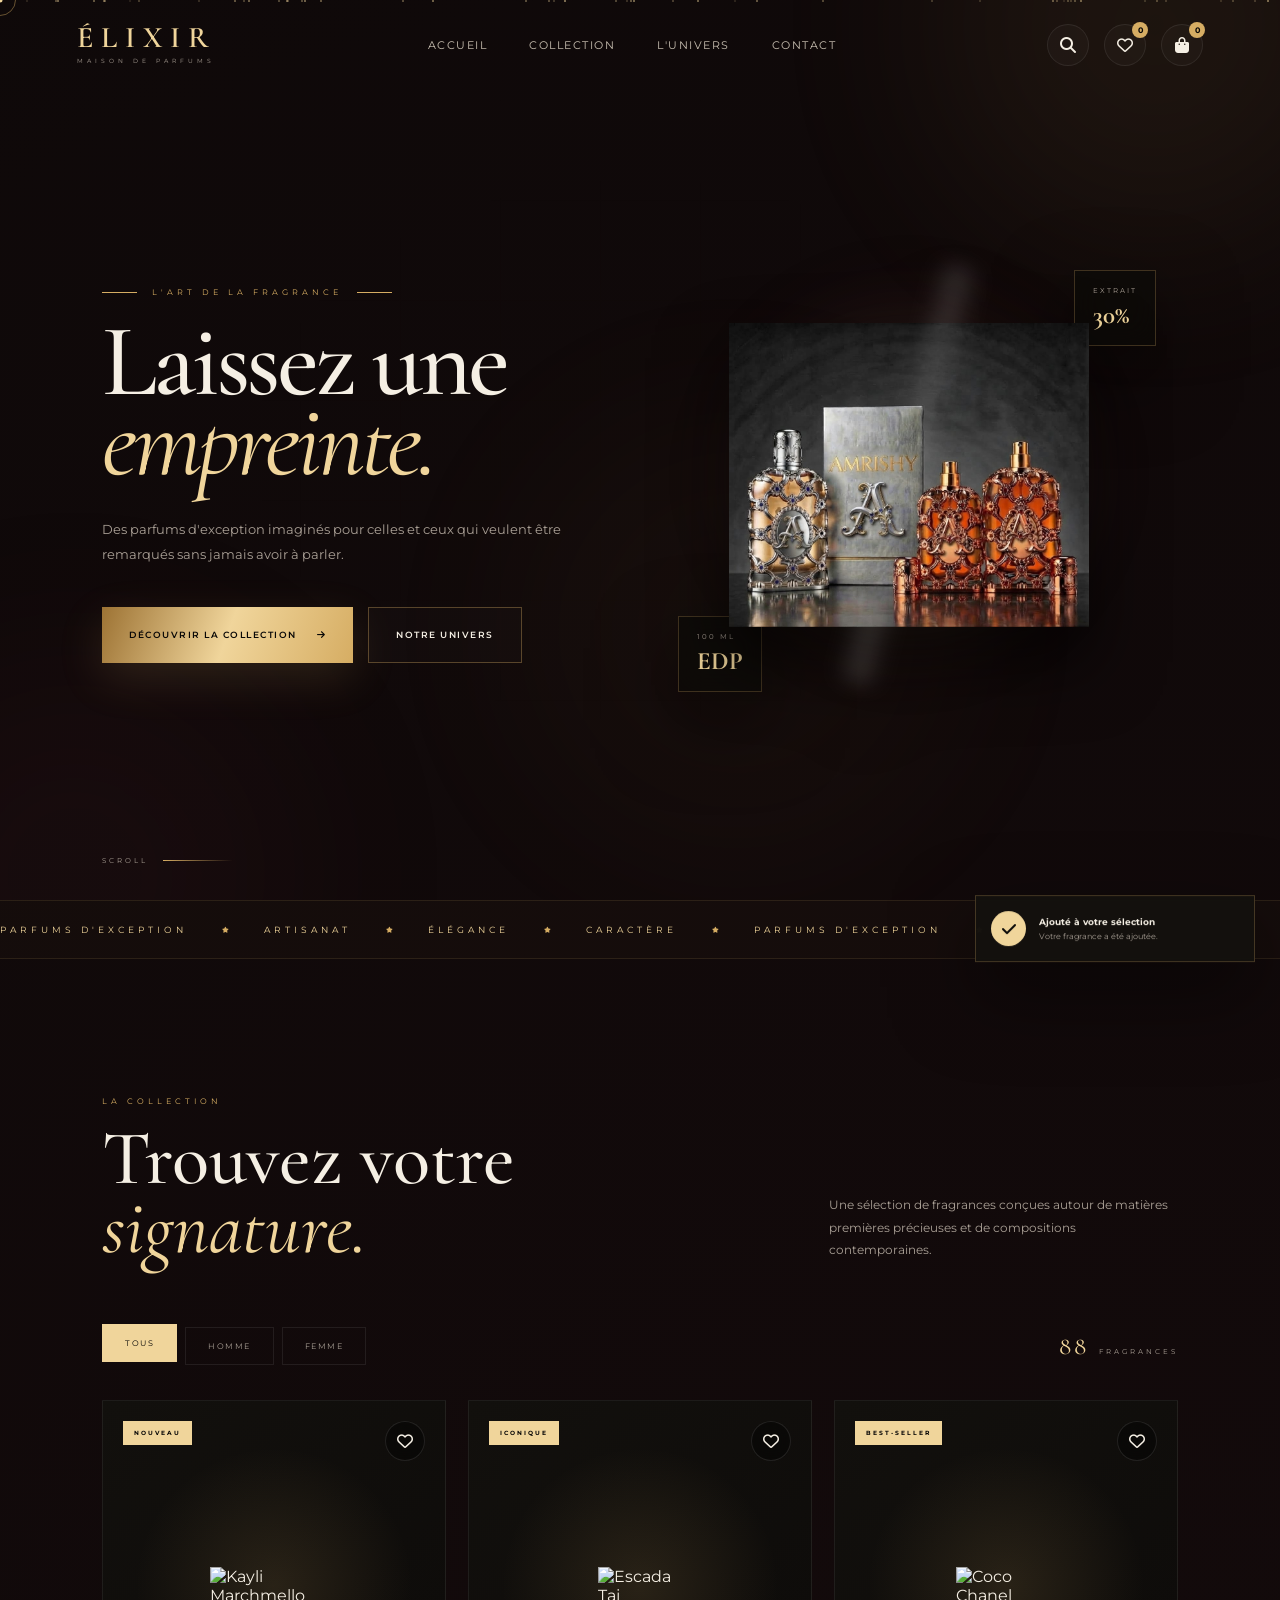
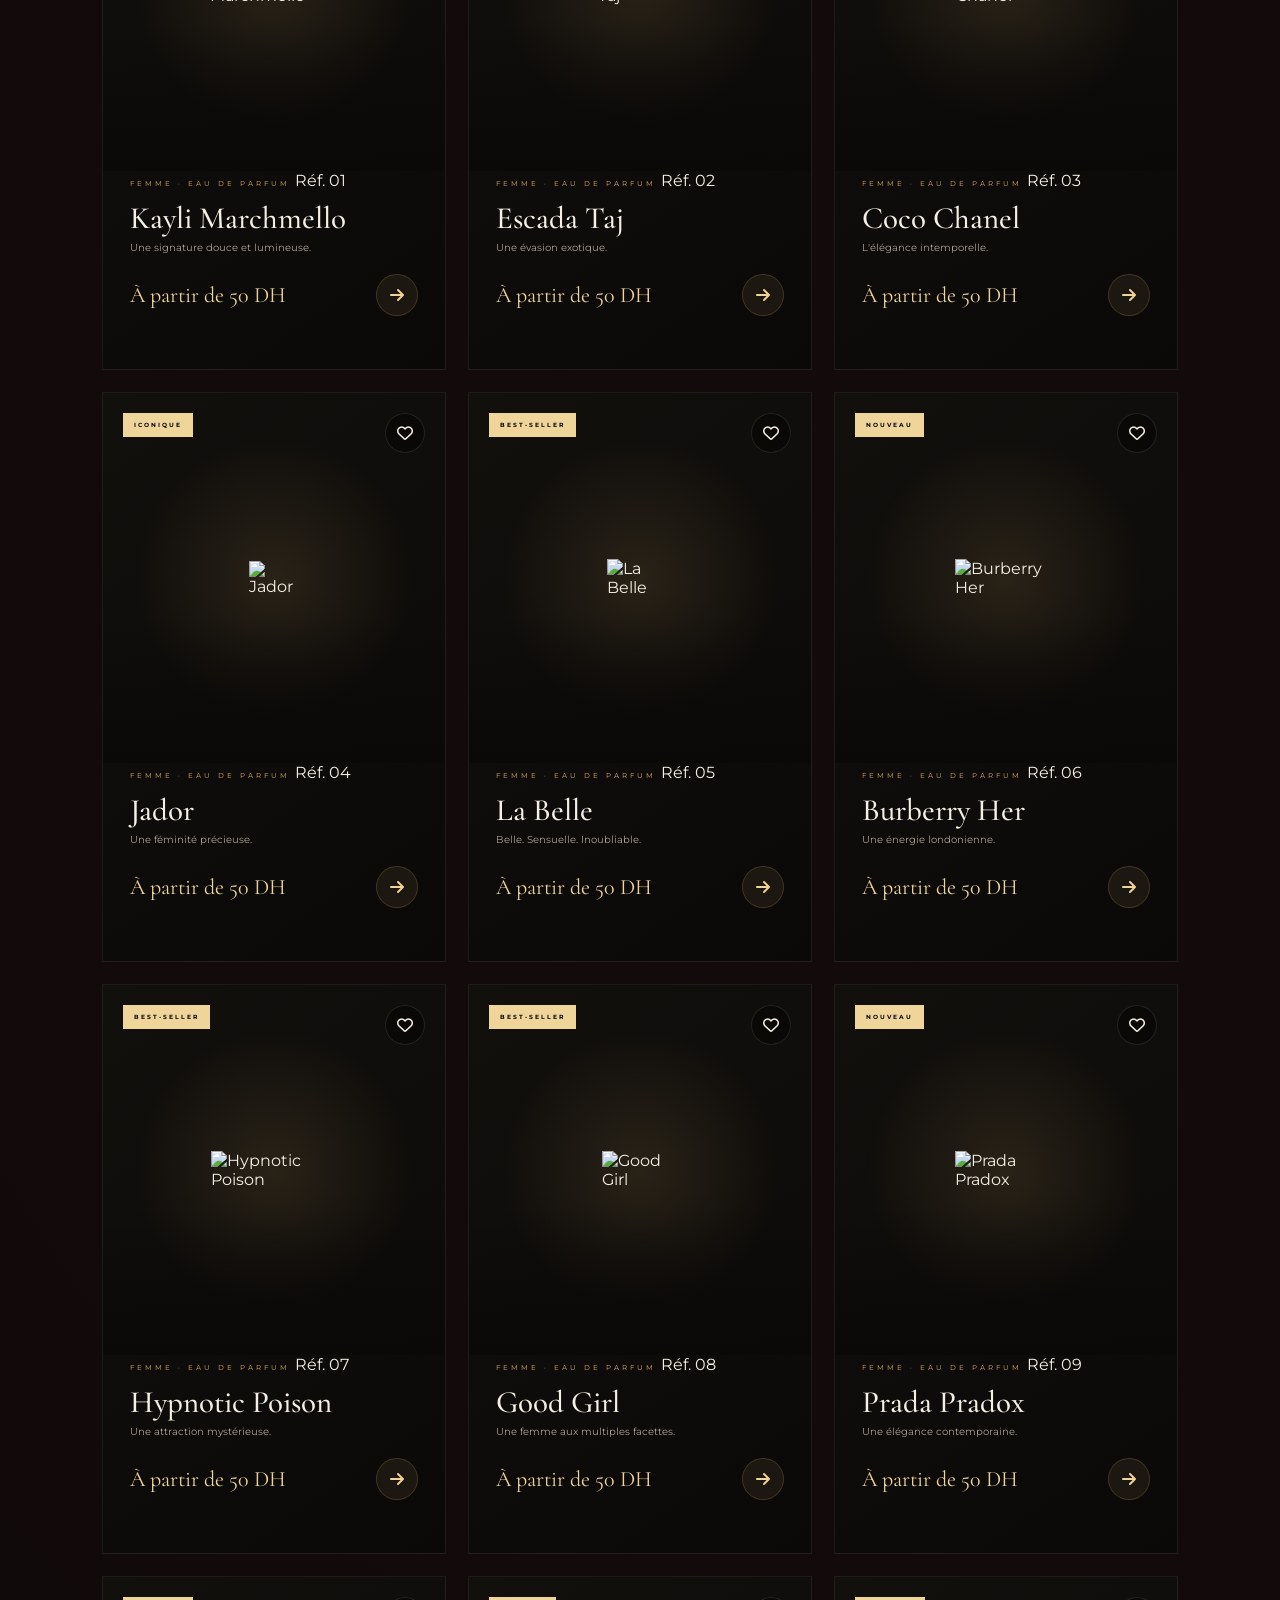
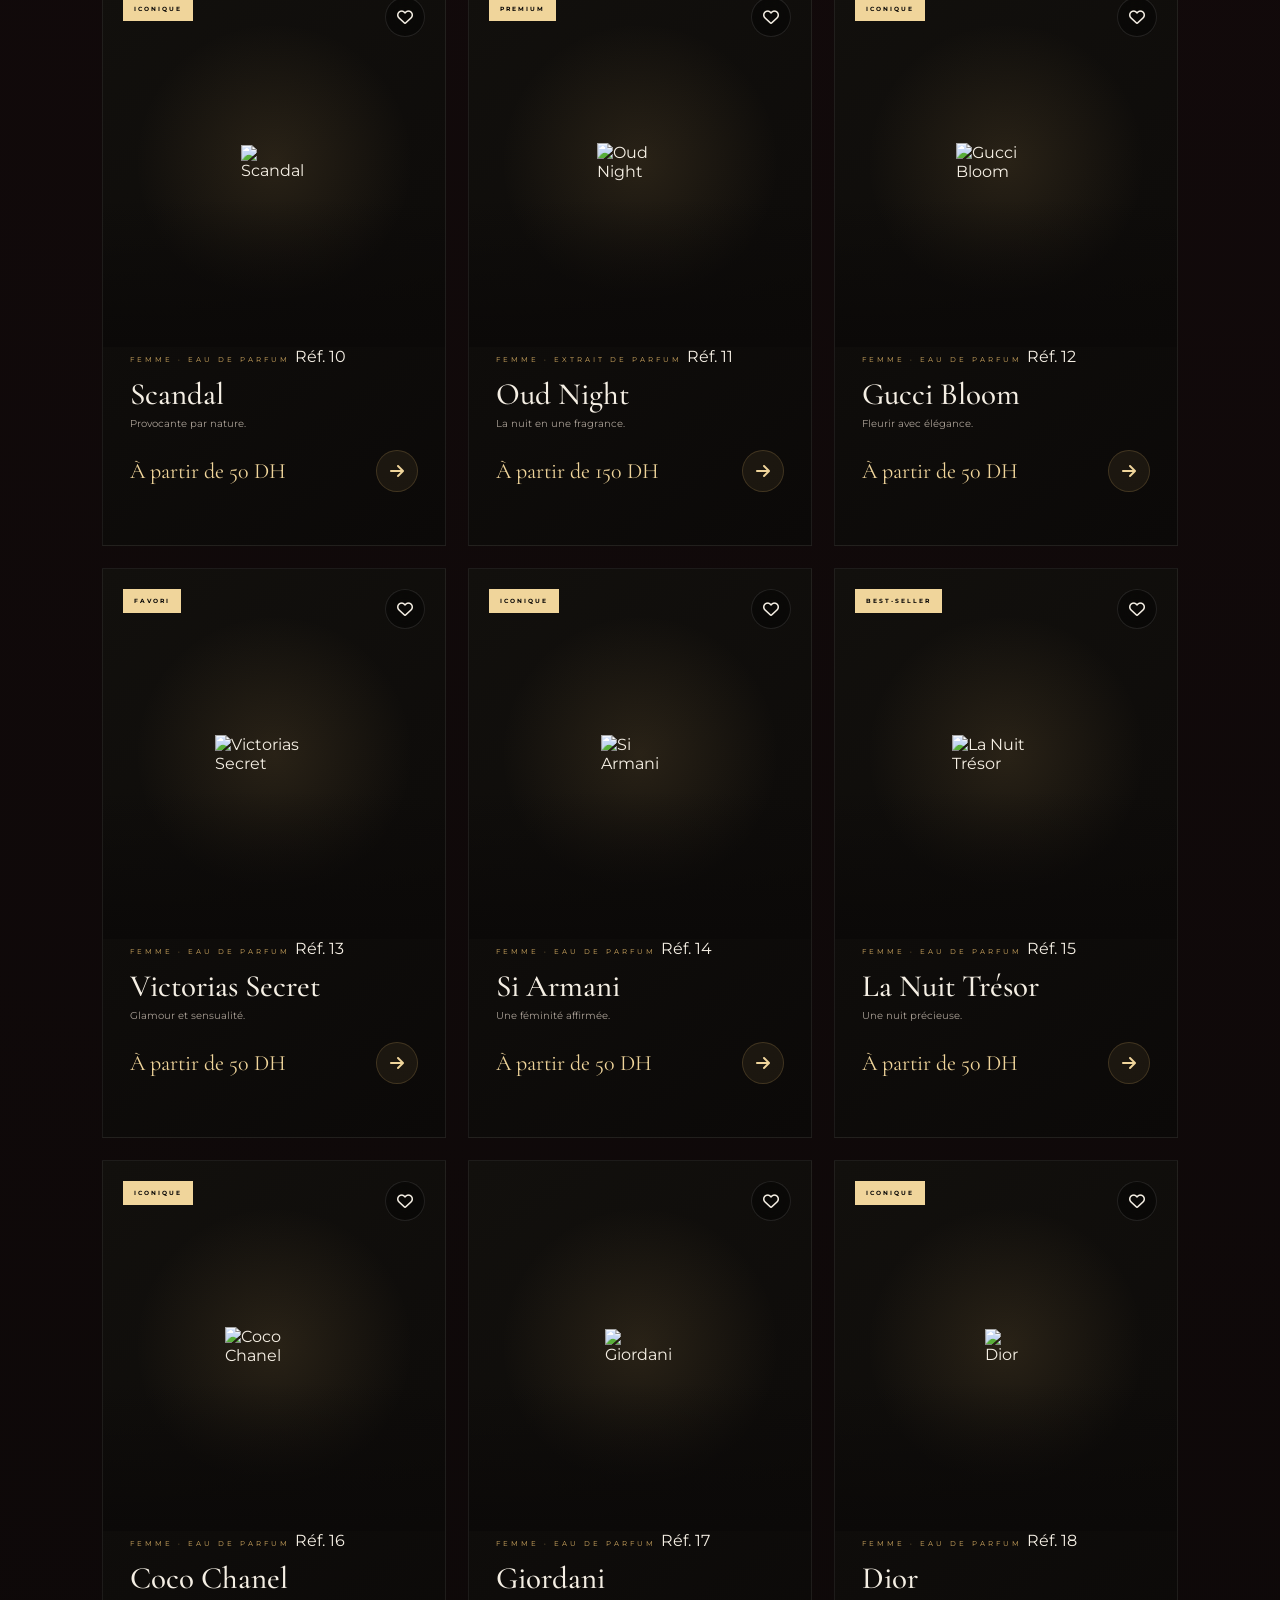
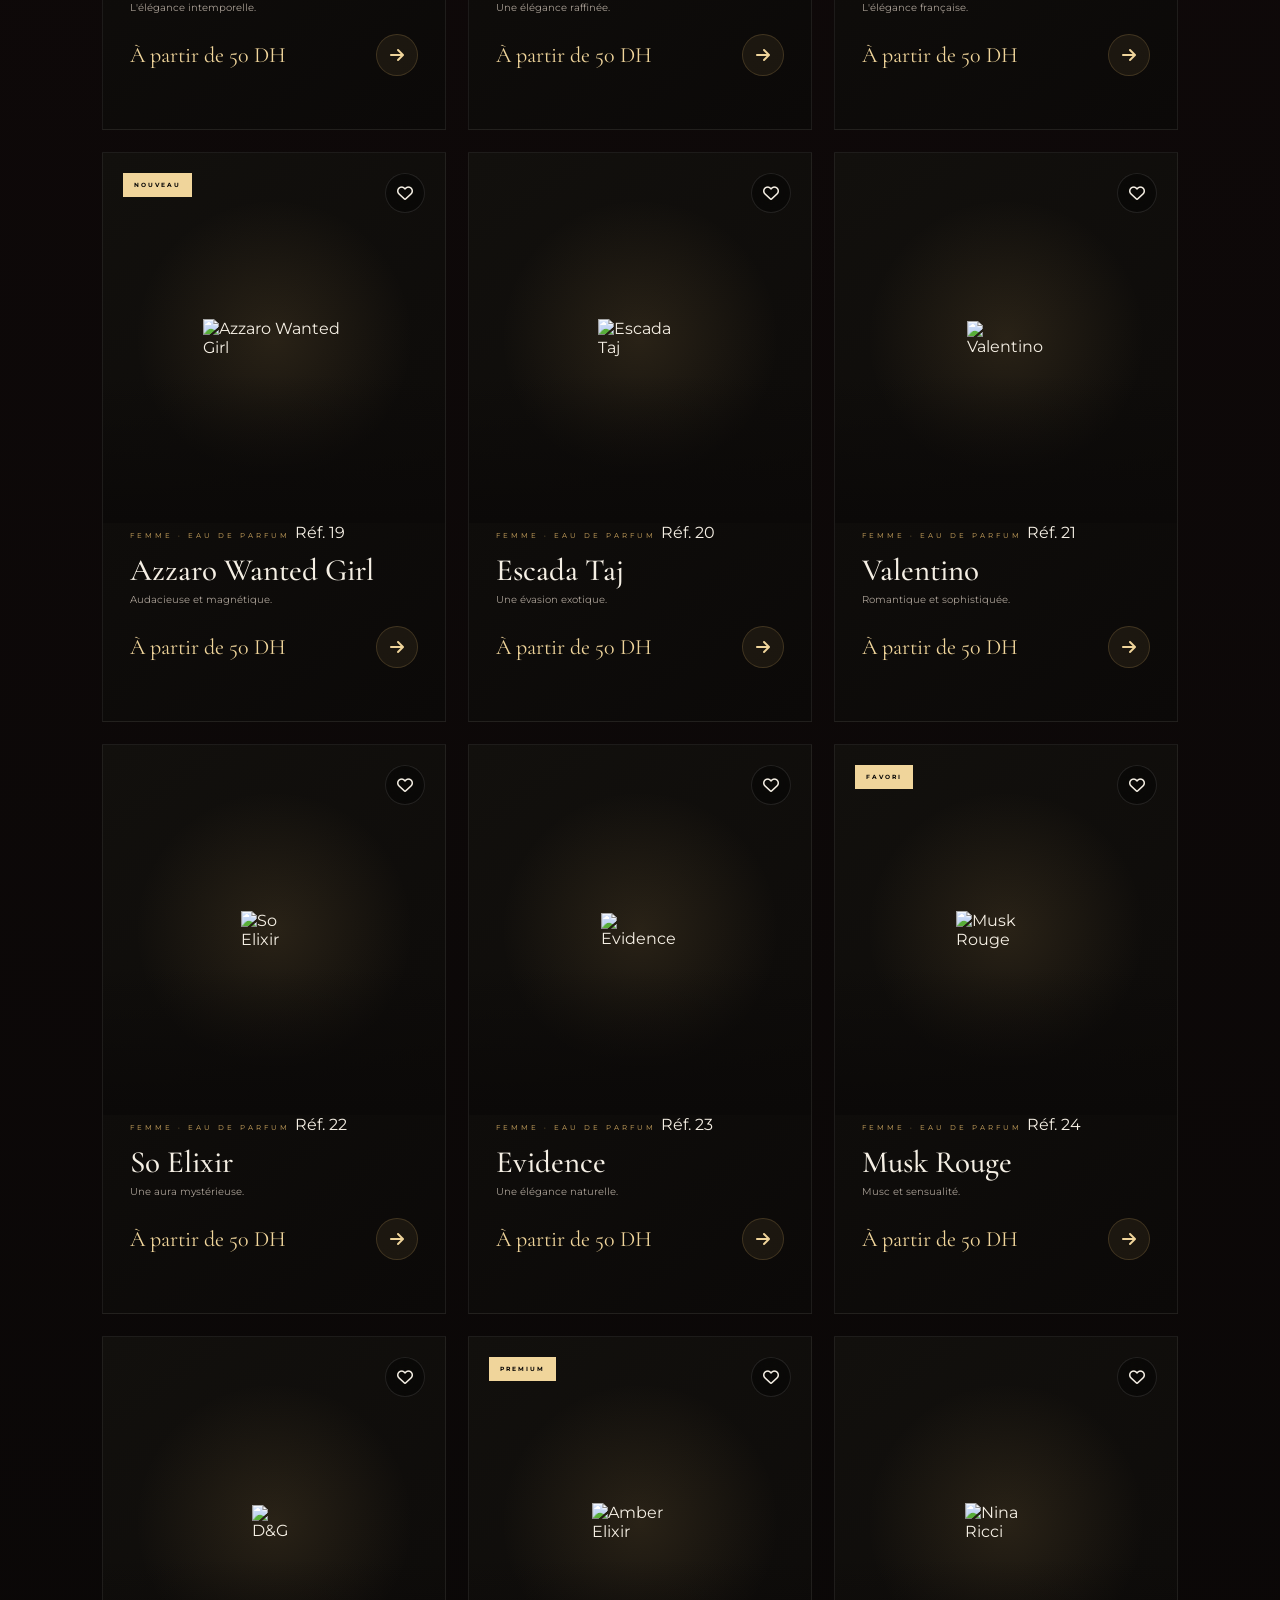
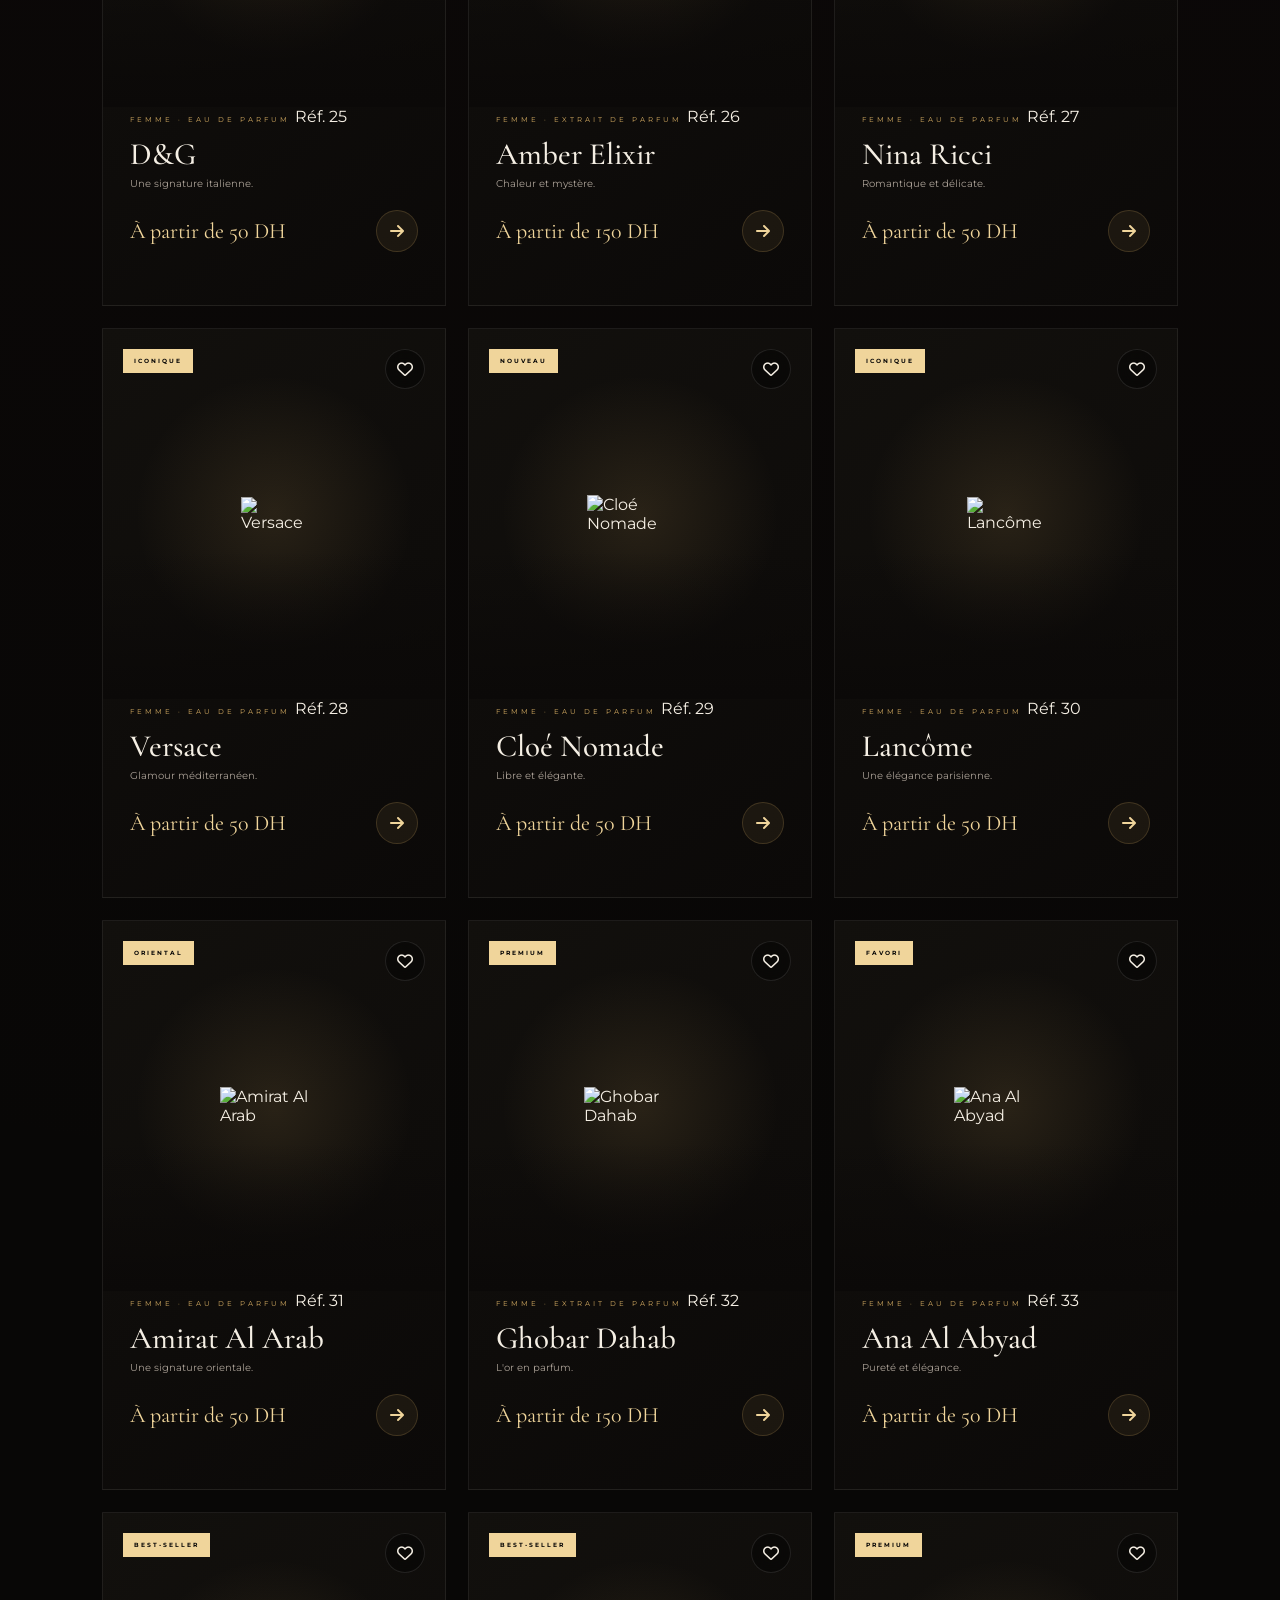
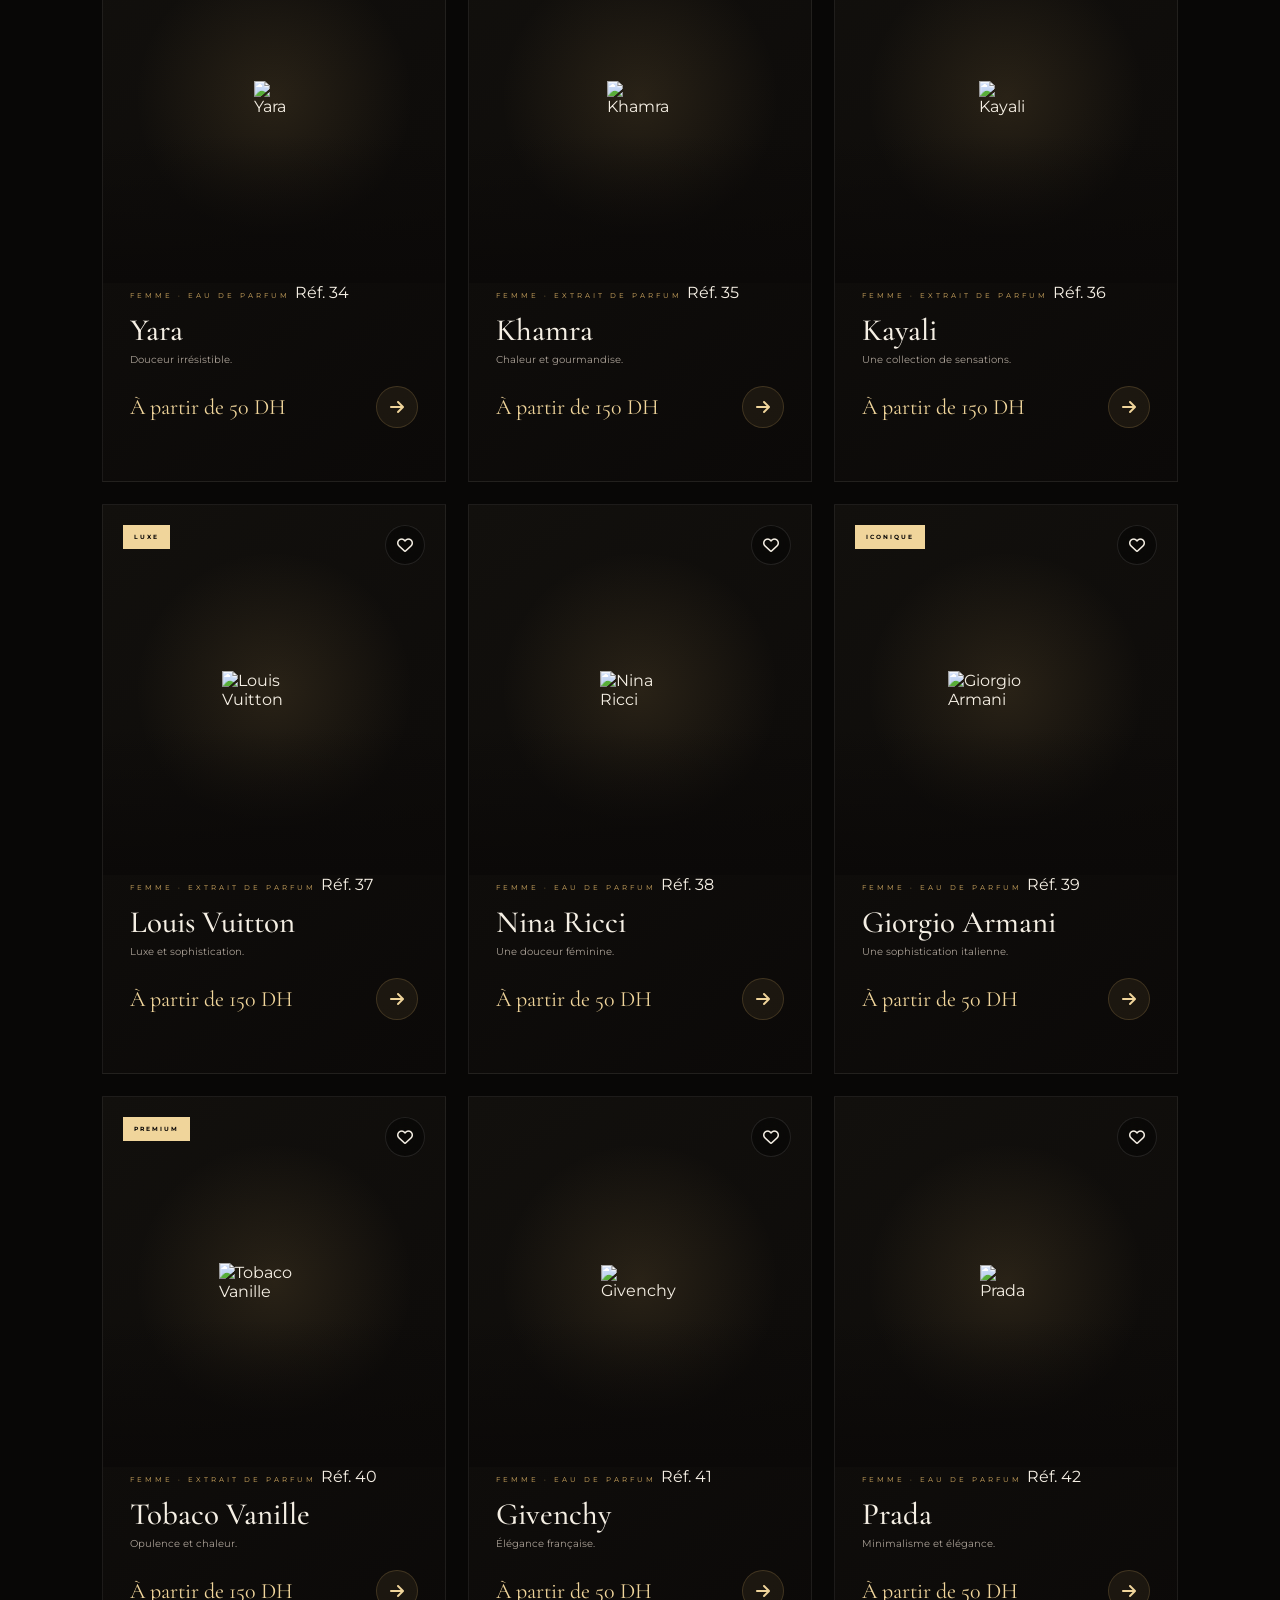
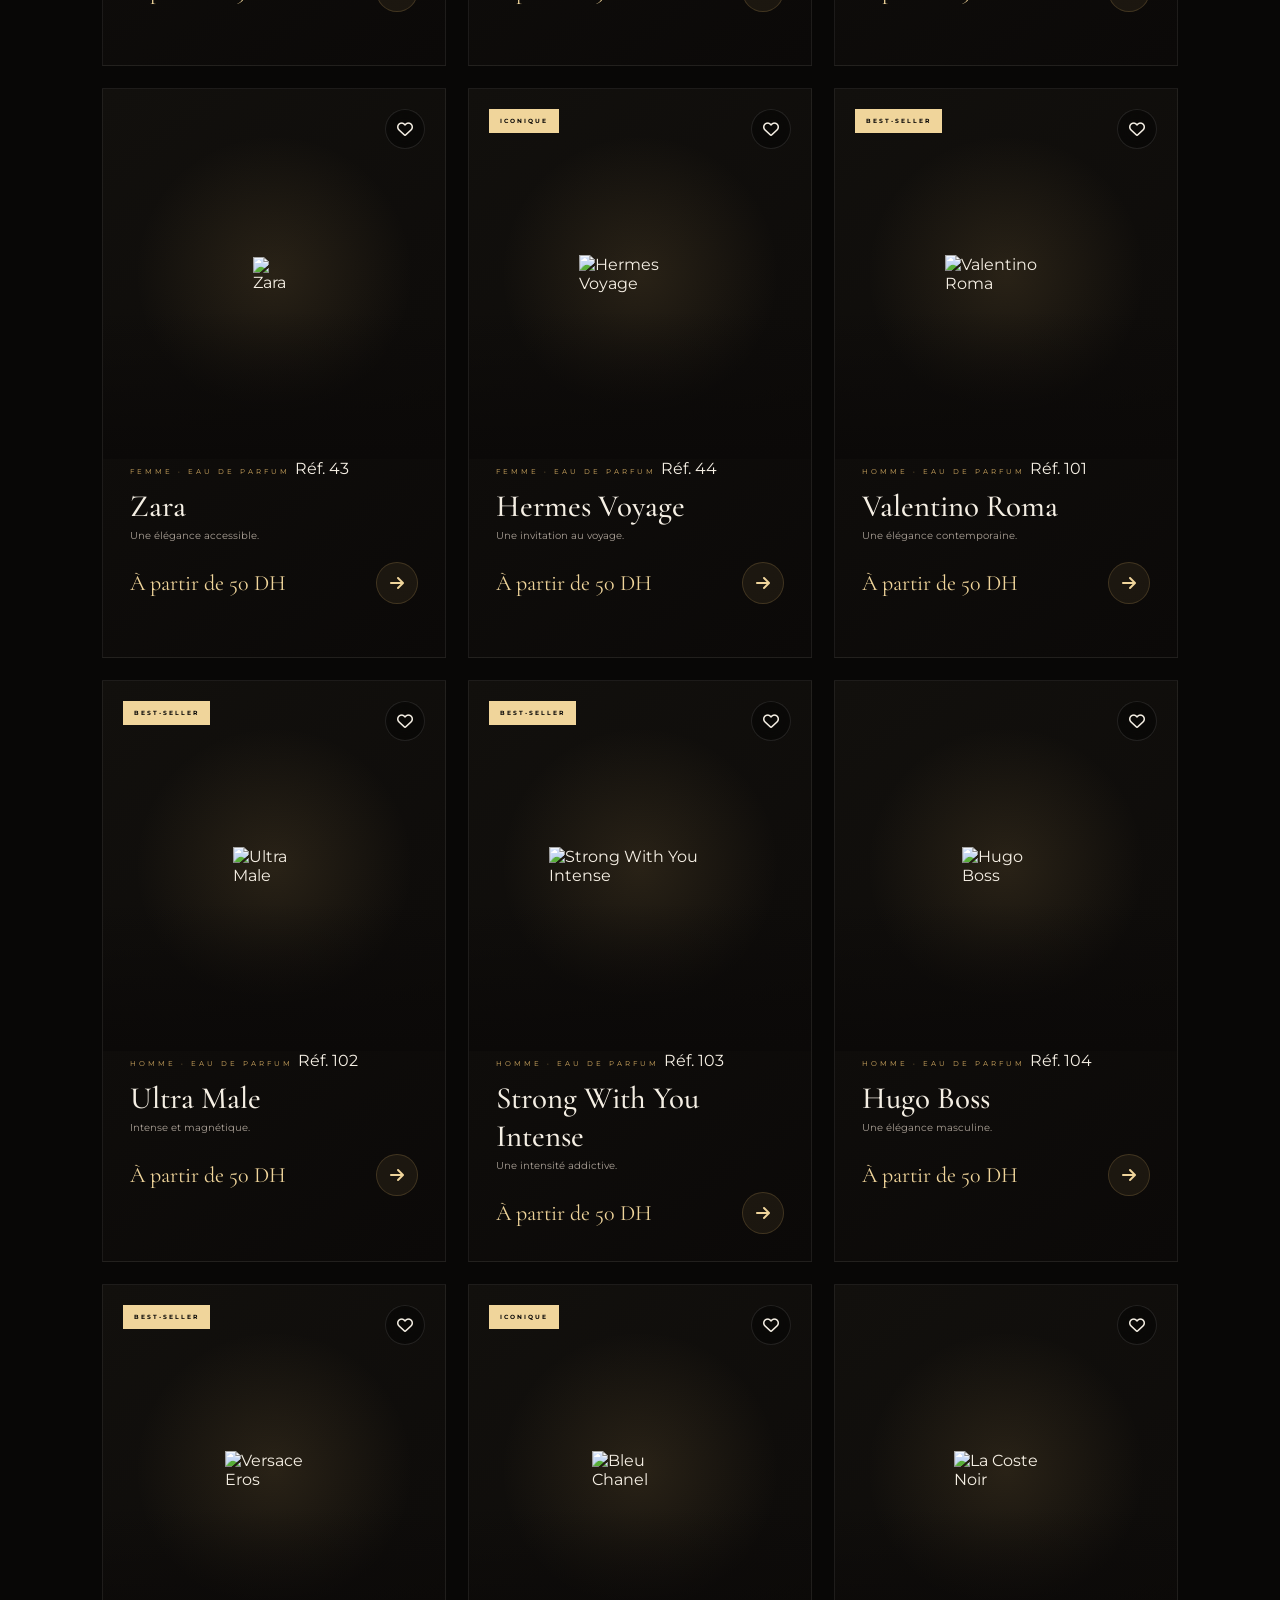
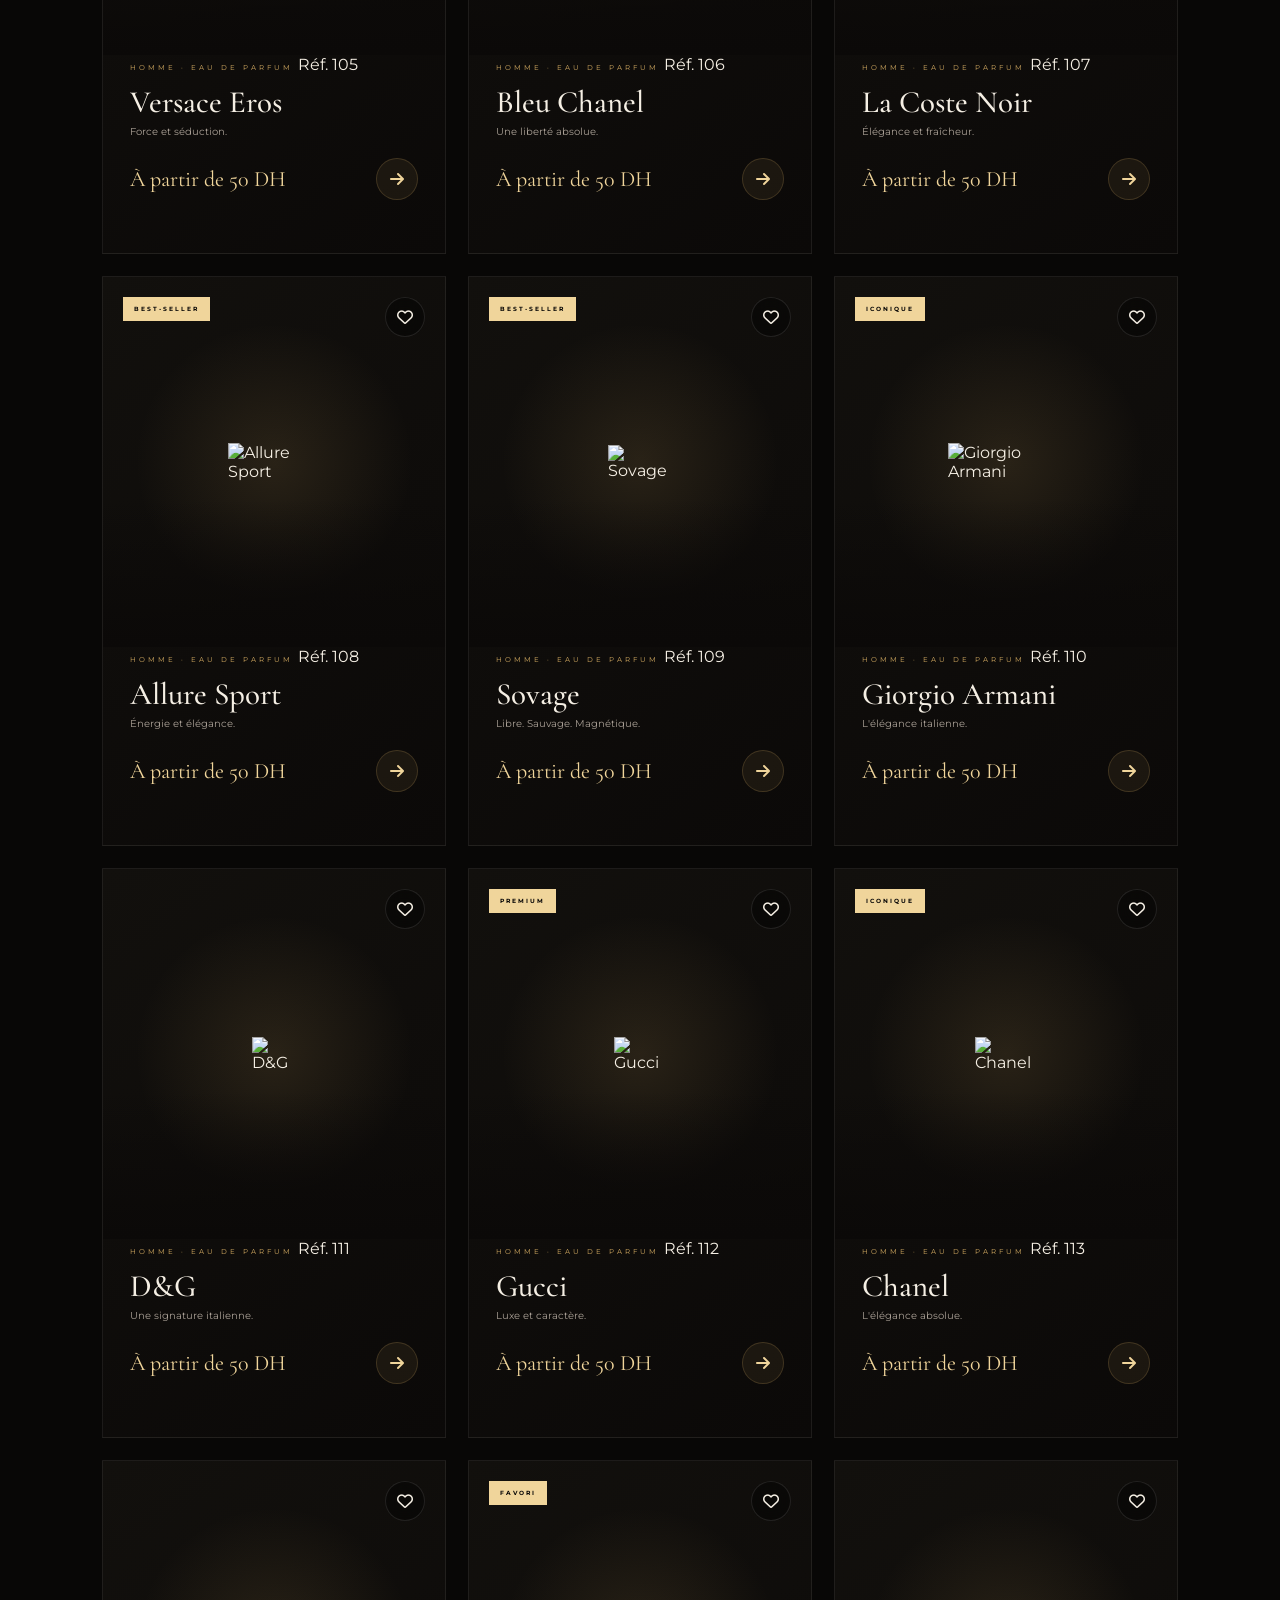
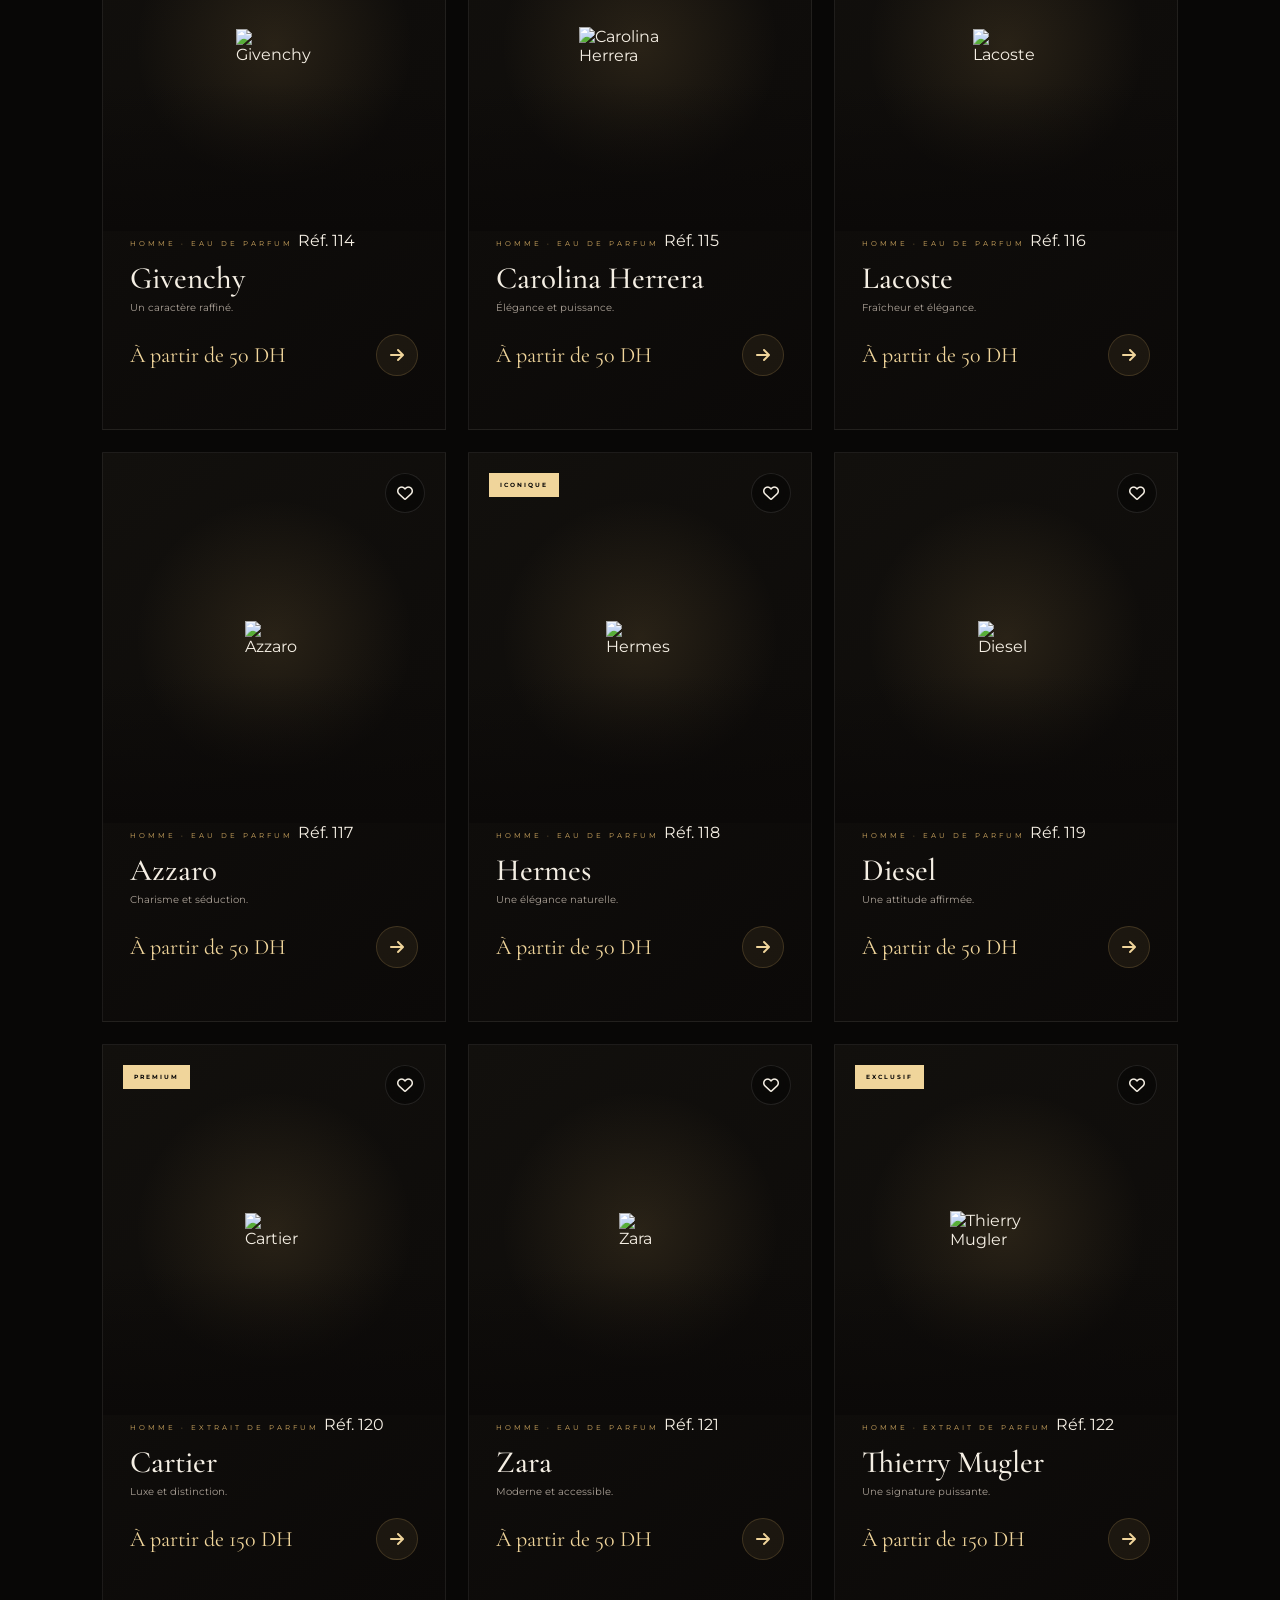
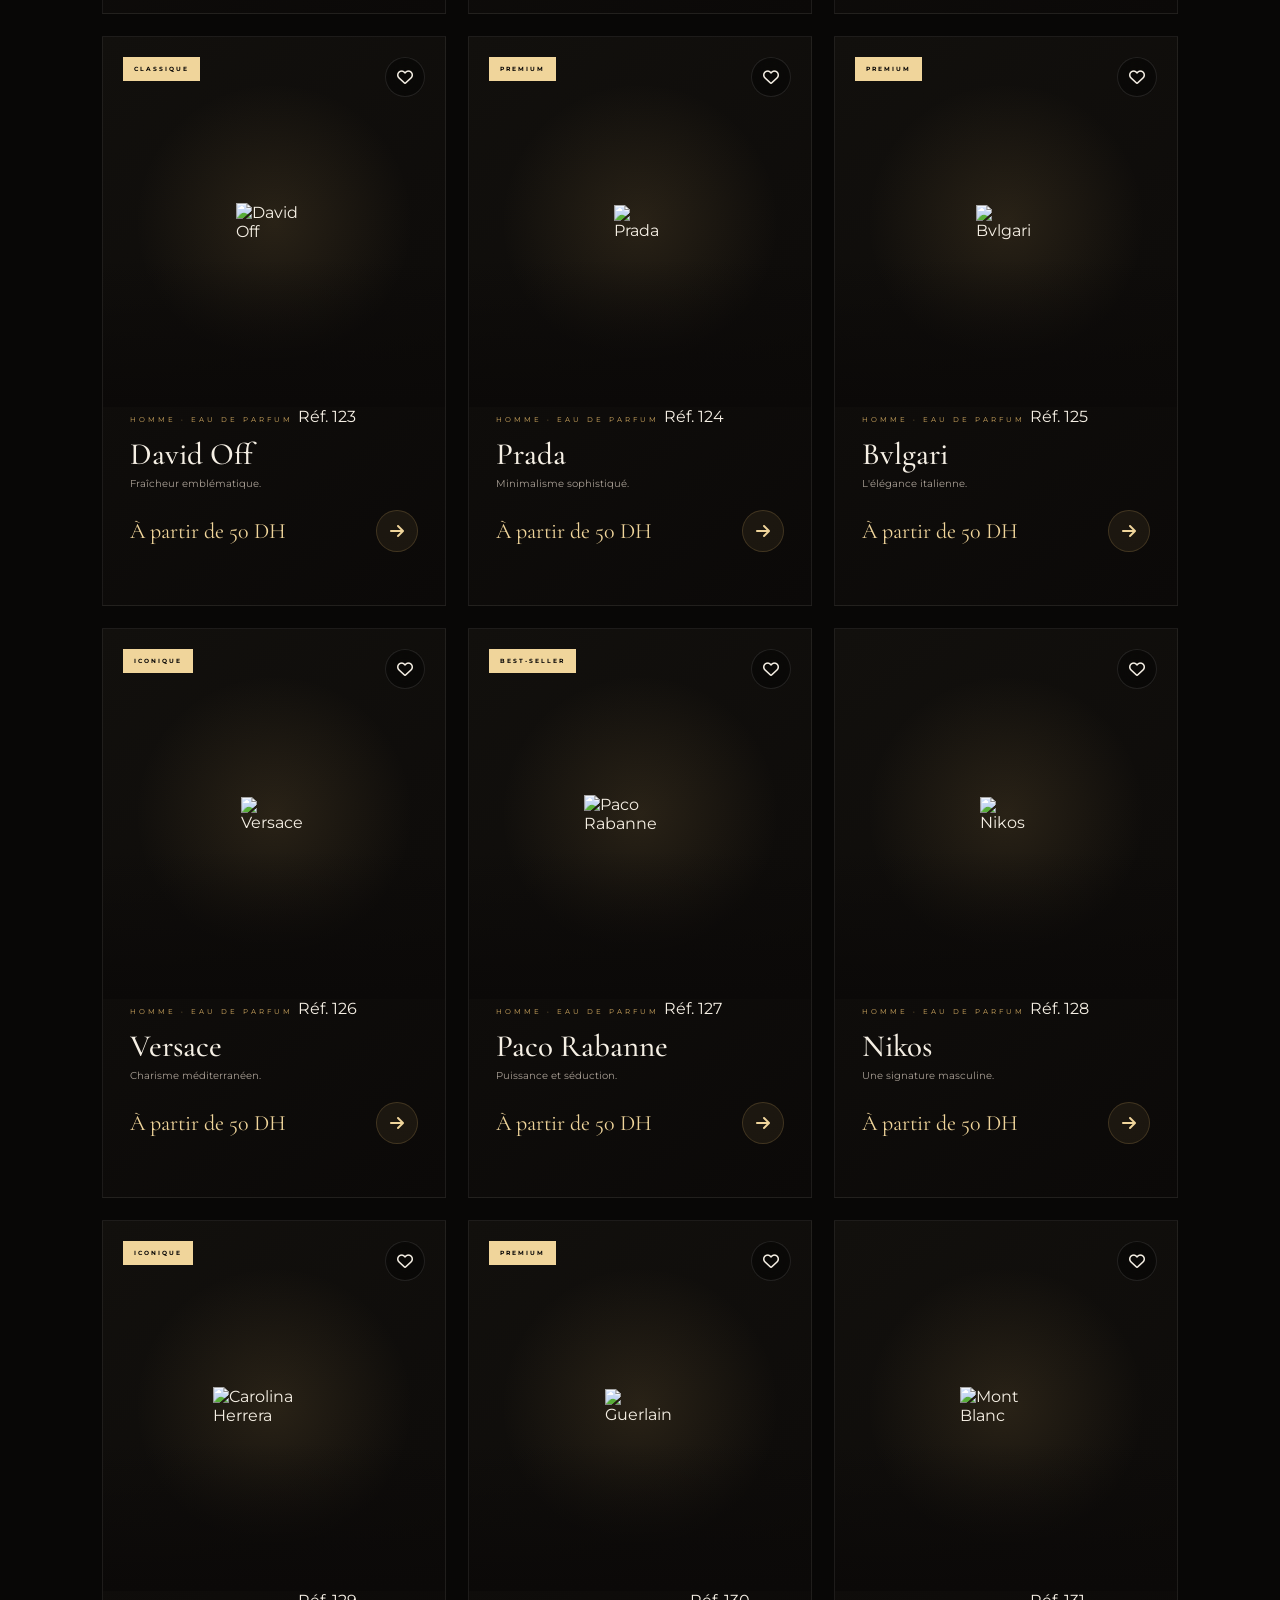
==== index.html @ 85c6012a "Rename index (1).html to index.html" ====
<!DOCTYPE html>
<html lang="fr">
<head>
    <meta charset="UTF-8">
    <meta name="viewport" content="width=device-width, initial-scale=1.0">

    <title>ÉLIXIR — Maison de Parfums</title>

    <meta
        name="description"
        content="ÉLIXIR — Maison de parfums d'exception pour homme, femme."
    >

    <link rel="preconnect" href="https://fonts.googleapis.com">
    <link rel="preconnect" href="https://fonts.gstatic.com" crossorigin>

    <link
        href="https://fonts.googleapis.com/css2?family=Cormorant+Garamond:wght@400;500;600;700&family=Montserrat:wght@300;400;500;600;700&display=swap"
        rel="stylesheet"
    >

    <link
        rel="stylesheet"
        href="https://cdnjs.cloudflare.com/ajax/libs/font-awesome/6.5.2/css/all.min.css"
    >

    <link rel="stylesheet" href="style.css">
</head>

<body>

<!-- =====================================================
     LOADER
===================================================== -->

<div class="loader" id="loader">
    <div class="loader-content">
        <div class="loader-logo">ÉLIXIR</div>
        <div class="loader-line">
            <span></span>
        </div>
        <p>MAISON DE PARFUMS</p>
    </div>
</div>


<!-- =====================================================
     CURSOR
===================================================== -->

<div class="cursor"></div>
<div class="cursor-follower"></div>


<!-- =====================================================
     BACKGROUND EFFECTS
===================================================== -->

<div class="background-effects">
    <div class="gold-orb orb-1"></div>
    <div class="gold-orb orb-2"></div>
    <div class="gold-orb orb-3"></div>
</div>

<div class="particles" id="particles"></div>


<!-- =====================================================
     NAVBAR
===================================================== -->

<header class="navbar" id="navbar">

    <a href="#home" class="logo">
        <span>ÉLIXIR</span>
        <small>MAISON DE PARFUMS</small>
    </a>

    <nav class="nav-links">

        <a href="#home">Accueil</a>
        <a href="#collection">Collection</a>
        <a href="#univers">L'univers</a>
        <a href="#contact">Contact</a>

    </nav>

    <div class="nav-actions">

        <button class="nav-icon" id="searchBtn" aria-label="Recherche">
            <i class="fa-solid fa-magnifying-glass"></i>
        </button>

        <button class="nav-icon" id="favoritesBtn" aria-label="Favoris">
            <i class="fa-regular fa-heart"></i>
            <span class="counter" id="favoritesCount">0</span>
        </button>

        <button class="nav-icon" id="bagBtn" aria-label="Sélection">
            <i class="fa-solid fa-bag-shopping"></i>
            <span class="counter" id="bagCount">0</span>
        </button>

        <button class="mobile-menu-btn" id="mobileMenuBtn">
            <span></span>
            <span></span>
            <span></span>
        </button>

    </div>

</header>


<!-- =====================================================
     MOBILE MENU
===================================================== -->

<div class="mobile-menu" id="mobileMenu">

    <button class="mobile-close" id="mobileClose">
        <i class="fa-solid fa-xmark"></i>
    </button>

    <div class="mobile-menu-logo">
        ÉLIXIR
        <span>MAISON DE PARFUMS</span>
    </div>

    <nav>
        <a href="#home">Accueil</a>
        <a href="#collection">Collection</a>
        <a href="#univers">L'univers</a>
        <a href="#contact">Contact</a>
    </nav>

</div>


<!-- =====================================================
     SEARCH PANEL
===================================================== -->

<div class="search-panel" id="searchPanel">

    <button class="panel-close" id="searchClose">
        <i class="fa-solid fa-xmark"></i>
    </button>

    <div class="search-inner">

        <span>RECHERCHER</span>

        <div class="search-input-wrapper">

            <input
                type="text"
                id="searchInput"
                placeholder="Nom du parfum, note, collection..."
            >

            <i class="fa-solid fa-magnifying-glass"></i>

        </div>

        <div class="search-results" id="searchResults"></div>

    </div>

</div>


<!-- =====================================================
     HERO
===================================================== -->

<main>

<section class="hero" id="home">

    <div class="hero-grid"></div>

    <div class="hero-content">

        <div class="eyebrow">
            <span></span>
            L'ART DE LA FRAGRANCE
            <span></span>
        </div>

        <h1>
            Laissez une
            <em>empreinte.</em>
        </h1>

        <p class="hero-description">
            Des parfums d'exception imaginés pour celles et ceux
            qui veulent être remarqués sans jamais avoir à parler.
        </p>

        <div class="hero-buttons">

            <a href="#collection" class="btn btn-gold">
                <span>Découvrir la collection</span>
                <i class="fa-solid fa-arrow-right"></i>
            </a>

            <a href="#univers" class="btn btn-outline">
                <span>Notre univers</span>
            </a>

        </div>

    </div>


 <!-- =====================================================
     HERO PERFUME — VRAI FLACON
===================================================== -->

<div class="hero-perfume">

    <div class="hero-glow"></div>

    <div class="floating-card card-top">
        <span>EXTRAIT</span>
        <strong>30%</strong>
    </div>

    <!-- VRAI FLACON ARGENTÉ -->
    <div class="real-perfume-bottle">

        <div class="bottle-light"></div>

        <img
            src="pf.jpeg"
            alt="AMRISHY — Flacon argenté"
            class="real-bottle-image"
        >

    </div>

    <div class="floating-card card-bottom">
        <span>100 ML</span>
        <strong>EDP</strong>
    </div>

</div>


    <div class="hero-scroll">
        <span>SCROLL</span>
        <div class="scroll-line"></div>
    </div>

</section>


<!-- =====================================================
     MARQUE STRIP
===================================================== -->

<section class="marquee-section">

    <div class="marquee">

        <div class="marquee-content">

            <span>PARFUMS D'EXCEPTION</span>
            <i class="fa-solid fa-star"></i>

            <span>ARTISANAT</span>
            <i class="fa-solid fa-star"></i>

            <span>ÉLÉGANCE</span>
            <i class="fa-solid fa-star"></i>

            <span>CARACTÈRE</span>
            <i class="fa-solid fa-star"></i>

            <span>PARFUMS D'EXCEPTION</span>
            <i class="fa-solid fa-star"></i>

            <span>ARTISANAT</span>
            <i class="fa-solid fa-star"></i>

        </div>

    </div>

</section>


<!-- =====================================================
     COLLECTION
===================================================== -->

<section class="collection section" id="collection">

    <div class="section-header reveal">

        <div>
            <span class="section-kicker">LA COLLECTION</span>

            <h2>
                Trouvez votre
                <em>signature.</em>
            </h2>
        </div>

        <p>
            Une sélection de fragrances conçues autour de matières
            premières précieuses et de compositions contemporaines.
        </p>

    </div>


    <!-- FILTERS -->

    <div class="collection-controls reveal">

        <div class="filter-tabs">

            <button class="filter-btn active" data-filter="all">
                Tous
            </button>

            <button class="filter-btn" data-filter="homme">
                Homme
            </button>

            <button class="filter-btn" data-filter="femme">
                Femme
            </button>

        </div>

        <div class="collection-count">
            <span id="productCount">88</span>
            FRAGRANCES
        </div>

    </div>


    <!-- PRODUCTS -->

    <div class="products-grid" id="productsGrid"></div>

</section>


<!-- =====================================================
     FEATURED EXPERIENCE
===================================================== -->

<section class="experience section" id="univers">

    <div class="experience-image reveal">

        <div class="experience-bottle">

            <div class="exp-cap"></div>
            <div class="exp-neck"></div>

            <div class="exp-body">

                <div class="exp-label">
                    <small>ÉLIXIR</small>
                    <strong>AMBRE</strong>
                    <span>COLLECTION PRIVÉE</span>
                </div>

            </div>

        </div>

        <div class="experience-ring ring-one"></div>
        <div class="experience-ring ring-two"></div>

    </div>


    <div class="experience-content reveal">

        <span class="section-kicker">
            L'UNIVERS ÉLIXIR
        </span>

        <h2>
            Plus qu'un parfum.
            <em>Une présence.</em>
        </h2>

        <p>
            Chaque création ÉLIXIR raconte une histoire. Une rencontre
            entre des matières nobles, des accords inattendus et une
            vision moderne de la parfumerie.
        </p>

        <p>
            Nos fragrances sont pensées pour évoluer sur la peau,
            révéler différentes facettes et laisser derrière vous
            une signature mémorable.
        </p>

        <div class="experience-stats">

            <div>
                <strong>06</strong>
                <span>Fragrances</span>
            </div>

            <div>
                <strong>30%</strong>
                <span>Concentration</span>
            </div>

            <div>
                <strong>24H</strong>
                <span>Signature</span>
            </div>

        </div>

        <a href="#collection" class="text-link">
            Explorer les fragrances
            <i class="fa-solid fa-arrow-right"></i>
        </a>

    </div>

</section>


<!-- =====================================================
     NOTES SECTION
===================================================== -->

<section class="notes-section section">

    <div class="notes-header reveal">

        <span class="section-kicker">
            L'ALCHIMIE DES SENS
        </span>

        <h2>
            Des notes qui
            <em>racontent.</em>
        </h2>

    </div>

    <div class="notes-grid">

        <div class="note-card reveal">

            <div class="note-icon">
                <i class="fa-solid fa-leaf"></i>
            </div>

            <span>01</span>

            <h3>Notes de tête</h3>

            <p>
                La première impression. Fraîches, lumineuses et
                immédiatement captivantes.
            </p>

        </div>


        <div class="note-card reveal">

            <div class="note-icon">
                <i class="fa-solid fa-spa"></i>
            </div>

            <span>02</span>

            <h3>Notes de cœur</h3>

            <p>
                Le cœur de la fragrance. Floral, épicé ou fruité,
                il révèle sa véritable personnalité.
            </p>

        </div>


        <div class="note-card reveal">

            <div class="note-icon">
                <i class="fa-solid fa-tree"></i>
            </div>

            <span>03</span>

            <h3>Notes de fond</h3>

            <p>
                La trace laissée sur la peau. Bois, muscs,
                ambre et matières profondes.
            </p>

        </div>

    </div>

</section>


<!-- =====================================================
     CTA
===================================================== -->

<section class="cta-section">

    <div class="cta-decoration"></div>

    <div class="cta-content reveal">

        <span class="section-kicker">
            VOTRE PROCHAINE SIGNATURE
        </span>

        <h2>
            Quel parfum
            <em>vous ressemble ?</em>
        </h2>

        <p>
            Explorez notre collection et trouvez la fragrance
            qui deviendra votre signature.
        </p>

        <a href="#collection" class="btn btn-gold">
            <span>Explorer la collection</span>
            <i class="fa-solid fa-arrow-right"></i>
        </a>

    </div>

</section>


<!-- =====================================================
     FOOTER
===================================================== -->

<footer id="contact">

    <div class="footer-main">

        <div class="footer-brand">

            <a href="#home" class="logo">
                <span>ÉLIXIR</span>
                <small>MAISON DE PARFUMS</small>
            </a>

            <p>
                L'art de créer des fragrances qui ne s'oublient pas.
            </p>

            <div class="socials">

                <a href="#" aria-label="Instagram">
                    <i class="fa-brands fa-instagram"></i>
                </a>

                <a href="#" aria-label="Facebook">
                    <i class="fa-brands fa-facebook-f"></i>
                </a>

                <a href="#" aria-label="TikTok">
                    <i class="fa-brands fa-tiktok"></i>
                </a>

            </div>

        </div>


        <div class="footer-column">

            <h4>Navigation</h4>

            <a href="#home">Accueil</a>
            <a href="#collection">Collection</a>
            <a href="#univers">Notre univers</a>
            <a href="#contact">Contact</a>

        </div>


        <div class="footer-column">

            <h4>Collections</h4>

            <a href="#collection">Homme</a>
            <a href="#collection">Femme</a>

        </div>


        <div class="footer-column">

            <h4>Contact</h4>

            <a href="tel:+212600000000">
                +212 6 00 00 00 00
            </a>

            <a href="mailto:contact@elixir.ma">
                contact@elixir.ma
            </a>

            <span>Maroc</span>

        </div>

    </div>


    <div class="footer-bottom">

        <span>
            © 2026 ÉLIXIR — Tous droits réservés.
        </span>

        <span>
            Maison de parfums
        </span>

    </div>

</footer>

</main>


<!-- =====================================================
     PRODUCT MODAL
===================================================== -->

<div class="product-modal" id="productModal">

    <div class="modal-overlay" id="modalOverlay"></div>

    <div class="modal-container">

        <button class="modal-close" id="modalClose">
            <i class="fa-solid fa-xmark"></i>
        </button>

        <div class="modal-product-image">

            <div class="modal-bottle" id="modalBottle">

                <div class="modal-cap"></div>
                <div class="modal-neck"></div>

                <div class="modal-body">

                    <div class="modal-label">

                        <small>ÉLIXIR</small>
                        <strong id="modalBottleName">
                            NOIR
                        </strong>

                    </div>

                </div>

            </div>

        </div>


        <div class="modal-product-info">

            <span class="modal-category" id="modalCategory">
                HOMME
            </span>

            <h2 id="modalTitle">
                Noir Élégance
            </h2>

            <p class="modal-tagline" id="modalTagline">
                L'obscurité devient lumière.
            </p>


            <div class="modal-price">

                <strong id="modalPrice">
                    790 DH
                </strong>

                <span>Eau de parfum</span>

            </div>


            <p class="modal-description" id="modalDescription">
                Une fragrance intense et mystérieuse.
            </p>


            <!-- NOTES -->

            <div class="modal-notes">

                <div class="modal-note">

                    <span>TOP</span>

                    <strong id="modalTop">
                        Bergamote
                    </strong>

                </div>

                <div class="modal-note">

                    <span>COEUR</span>

                    <strong id="modalHeart">
                        Iris
                    </strong>

                </div>

                <div class="modal-note">

                    <span>FOND</span>

                    <strong id="modalBase">
                        Oud
                    </strong>

                </div>

            </div>


            <!-- SIZE -->

            <div class="size-section">

                <span class="option-label">
                    FORMAT
                </span>

                <div class="size-options">

                    <button class="size-btn" data-size="30" data-price="490">
                        <span>30 ML</span>
                        <strong>490 DH</strong>
                    </button>

                    <button class="size-btn active" data-size="50" data-price="640">
                        <span>50 ML</span>
                        <strong>640 DH</strong>
                    </button>

                    <button class="size-btn" data-size="100" data-price="790">
                        <span>100 ML</span>
                        <strong>790 DH</strong>
                    </button>

                </div>

            </div>


            <!-- QUANTITY -->

            <div class="quantity-section">

                <span class="option-label">
                    QUANTITÉ
                </span>

                <div class="quantity">

                    <button id="minusQty">
                        <i class="fa-solid fa-minus"></i>
                    </button>

                    <span id="quantityValue">1</span>

                    <button id="plusQty">
                        <i class="fa-solid fa-plus"></i>
                    </button>

                </div>

            </div>


            <div class="modal-actions">

                <button class="modal-add" id="modalAdd">

                    <i class="fa-solid fa-bag-shopping"></i>

                    <span>
                        Ajouter à ma sélection
                    </span>

                </button>

                <button class="modal-favorite" id="modalFavorite">

                    <i class="fa-regular fa-heart"></i>

                </button>

            </div>


            <button class="whatsapp-order" id="whatsappOrder">

                <i class="fa-brands fa-whatsapp"></i>

                Commander sur WhatsApp

            </button>

        </div>

    </div>

</div>


<!-- =====================================================
     BAG DRAWER
===================================================== -->

<div class="drawer-overlay" id="drawerOverlay"></div>

<aside class="bag-drawer" id="bagDrawer">

    <div class="drawer-header">

        <div>
            <span>MA SÉLECTION</span>
            <h3>Vos parfums</h3>
        </div>

        <button id="drawerClose">
            <i class="fa-solid fa-xmark"></i>
        </button>

    </div>


    <div class="bag-items" id="bagItems">

        <div class="empty-bag">

            <i class="fa-solid fa-spray-can-sparkles"></i>

            <h4>Votre sélection est vide</h4>

            <p>
                Ajoutez vos fragrances préférées
                pour préparer votre commande.
            </p>

            <button class="btn btn-gold" id="emptyBagBtn">
                Découvrir les parfums
            </button>

        </div>

    </div>


    <div class="drawer-footer">

        <div class="drawer-total">

            <span>Total estimé</span>

            <strong id="bagTotal">
                0 DH
            </strong>

        </div>

        <button class="drawer-whatsapp" id="drawerWhatsapp">

            <i class="fa-brands fa-whatsapp"></i>

            Commander sur WhatsApp

        </button>

    </div>

</aside>


<!-- =====================================================
     TOAST
===================================================== -->

<div class="toast" id="toast">

    <div class="toast-icon">
        <i class="fa-solid fa-check"></i>
    </div>

    <div>
        <strong>Ajouté à votre sélection</strong>
        <span>Votre fragrance a été ajoutée.</span>
    </div>

</div>


<script src="script.js"></script>

</body>
</html>
---- style.css ----
/* =====================================================
   ÉLIXIR — LUXURY PERFUME WEBSITE
   STYLE.CSS
===================================================== */


/* =====================================================
   VARIABLES
===================================================== */

:root {

    --black: #080706;
    --black-2: #0e0c0a;
    --black-3: #15110d;

    --gold: #d6ad63;
    --gold-light: #f0d59b;
    --gold-dark: #9d7334;

    --cream: #f5efe4;
    --cream-dark: #c9c0b2;

    --wine: #571d2b;
    --wine-light: #7b3042;

    --white: #ffffff;

    --text: #f5efe4;
    --text-muted: #aaa096;

    --border: rgba(214, 173, 99, 0.22);

    --glass: rgba(255,255,255,0.045);

    --shadow:
        0 30px 80px rgba(0,0,0,0.5);

    --gold-shadow:
        0 15px 50px rgba(214,173,99,0.16);

    --transition:
        cubic-bezier(.22,1,.36,1);

}


/* =====================================================
   RESET
===================================================== */

* {
    margin: 0;
    padding: 0;
    box-sizing: border-box;
}

html {
    scroll-behavior: smooth;
}

body {

    background:
        radial-gradient(
            circle at 80% 10%,
            rgba(87,29,43,0.15),
            transparent 28%
        ),
        var(--black);

    color: var(--text);

    font-family:
        "Montserrat",
        sans-serif;

    overflow-x: hidden;

}

body.modal-open,
body.drawer-open,
body.menu-open {
    overflow: hidden;
}

button,
input {
    font: inherit;
}

button {
    border: none;
    cursor: pointer;
}

a {
    color: inherit;
    text-decoration: none;
}


/* =====================================================
   SELECTION
===================================================== */

::selection {
    background: var(--gold);
    color: var(--black);
}


/* =====================================================
   SCROLLBAR
===================================================== */

::-webkit-scrollbar {
    width: 7px;
}

::-webkit-scrollbar-track {
    background: var(--black);
}

::-webkit-scrollbar-thumb {
    background: linear-gradient(
        var(--gold-dark),
        var(--gold-light)
    );
}


/* =====================================================
   LOADER
===================================================== */

.loader {

    position: fixed;

    inset: 0;

    z-index: 9999;

    background: var(--black);

    display: flex;

    align-items: center;
    justify-content: center;

    transition:
        opacity .8s ease,
        visibility .8s ease;

}

.loader.hidden {

    opacity: 0;
    visibility: hidden;

}

.loader-content {

    text-align: center;

}

.loader-logo {

    font-family:
        "Cormorant Garamond",
        serif;

    font-size: 54px;

    letter-spacing: 14px;

    color: var(--gold-light);

    margin-left: 14px;

}

.loader-line {

    width: 180px;

    height: 1px;

    background: rgba(214,173,99,.2);

    margin: 25px auto;

    overflow: hidden;

}

.loader-line span {

    display: block;

    width: 0;

    height: 100%;

    background: var(--gold);

    animation:
        loaderLine 1.7s
        cubic-bezier(.77,0,.18,1)
        forwards;

}

.loader-content p {

    font-size: 8px;

    letter-spacing: 5px;

    color: var(--text-muted);

}

@keyframes loaderLine {

    to {
        width: 100%;
    }

}


/* =====================================================
   CURSOR
===================================================== */

.cursor,
.cursor-follower {

    position: fixed;

    pointer-events: none;

    z-index: 10000;

    border-radius: 50%;

    transform:
        translate(-50%, -50%);

}

.cursor {

    width: 5px;
    height: 5px;

    background: var(--gold-light);

}

.cursor-follower {

    width: 32px;
    height: 32px;

    border: 1px solid
        rgba(214,173,99,.45);

    transition:
        width .25s,
        height .25s,
        background .25s;

}

.cursor.active .cursor-follower {
    width: 60px;
    height: 60px;
}

@media (max-width: 900px) {

    .cursor,
    .cursor-follower {
        display: none;
    }

}


/* =====================================================
   BACKGROUND
===================================================== */

.background-effects {

    position: fixed;

    inset: 0;

    z-index: -3;

    pointer-events: none;

    overflow: hidden;

}

.gold-orb {

    position: absolute;

    width: 450px;
    height: 450px;

    border-radius: 50%;

    filter: blur(100px);

    opacity: .07;

}

.orb-1 {

    background: var(--gold);

    top: -200px;
    right: -100px;

}

.orb-2 {

    background: var(--wine-light);

    bottom: -200px;
    left: -150px;

}

.orb-3 {

    background: var(--gold);

    top: 45%;
    left: 40%;

    opacity: .035;

}


/* =====================================================
   PARTICLES
===================================================== */

.particles {

    position: fixed;

    inset: 0;

    pointer-events: none;

    z-index: -1;

}

.particle {

    position: absolute;

    width: 2px;
    height: 2px;

    border-radius: 50%;

    background: var(--gold-light);

    opacity: .35;

    animation:
        particleFloat
        linear infinite;

}

@keyframes particleFloat {

    0% {
        transform:
            translateY(100vh)
            scale(.4);

        opacity: 0;
    }

    15% {
        opacity: .5;
    }

    80% {
        opacity: .3;
    }

    100% {
        transform:
            translateY(-20vh)
            scale(1.2);

        opacity: 0;
    }

}


/* =====================================================
   NAVBAR
===================================================== */

.navbar {

    position: fixed;

    top: 0;
    left: 0;
    right: 0;

    z-index: 1000;

    height: 90px;

    padding:
        0 6vw;

    display: flex;

    align-items: center;
    justify-content: space-between;

    transition:
        background .4s ease,
        backdrop-filter .4s ease,
        border .4s ease;

}

.navbar.scrolled {

    background:
        rgba(8,7,6,.78);

    backdrop-filter:
        blur(20px);

    border-bottom:
        1px solid rgba(214,173,99,.1);

}

.logo {

    display: flex;

    flex-direction: column;

    line-height: .8;

}

.logo span {

    font-family:
        "Cormorant Garamond",
        serif;

    font-size: 30px;

    font-weight: 600;

    letter-spacing: 8px;

    color: var(--gold-light);

}

.logo small {

    margin-top: 9px;

    font-size: 6px;

    letter-spacing: 4px;

    color: var(--text-muted);

}

.nav-links {

    display: flex;

    gap: 42px;

}

.nav-links a {

    position: relative;

    font-size: 11px;

    letter-spacing: 1.5px;

    text-transform: uppercase;

    color: var(--cream-dark);

    transition:
        color .3s ease;

}

.nav-links a::after {

    content: "";

    position: absolute;

    left: 0;
    bottom: -8px;

    width: 0;

    height: 1px;

    background: var(--gold);

    transition:
        width .35s var(--transition);

}

.nav-links a:hover {

    color: var(--gold-light);

}

.nav-links a:hover::after {

    width: 100%;

}

.nav-actions {

    display: flex;

    align-items: center;

    gap: 15px;

}

.nav-icon {

    position: relative;

    width: 42px;
    height: 42px;

    border-radius: 50%;

    color: var(--cream);

    background:
        rgba(255,255,255,.025);

    border:
        1px solid rgba(255,255,255,.08);

    transition:
        all .35s var(--transition);

}

.nav-icon:hover {

    color: var(--gold-light);

    border-color:
        rgba(214,173,99,.4);

    transform:
        translateY(-3px);

}

.counter {

    position: absolute;

    top: -3px;
    right: -3px;

    width: 16px;
    height: 16px;

    display: flex;

    align-items: center;
    justify-content: center;

    border-radius: 50%;

    background: var(--gold);

    color: var(--black);

    font-size: 8px;

    font-weight: 700;

}

.mobile-menu-btn {

    display: none;

    width: 42px;
    height: 42px;

    background: transparent;

    flex-direction: column;

    justify-content: center;

    gap: 5px;

}

.mobile-menu-btn span {

    width: 25px;

    height: 1px;

    background: var(--gold-light);

    transition: .3s;

}


/* =====================================================
   MOBILE MENU
===================================================== */

.mobile-menu {

    position: fixed;

    inset: 0;

    z-index: 2000;

    background:
        radial-gradient(
            circle at center,
            rgba(87,29,43,.18),
            transparent 45%
        ),
        var(--black);

    display: flex;

    flex-direction: column;

    align-items: center;
    justify-content: center;

    transform:
        translateX(100%);

    transition:
        transform .65s var(--transition);

}

.mobile-menu.open {

    transform:
        translateX(0);

}

.mobile-close {

    position: absolute;

    top: 28px;
    right: 28px;

    width: 45px;
    height: 45px;

    border-radius: 50%;

    color: var(--gold-light);

    background:
        rgba(255,255,255,.04);

}

.mobile-menu-logo {

    font-family:
        "Cormorant Garamond",
        serif;

    font-size: 48px;

    letter-spacing: 10px;

    color: var(--gold-light);

    text-align: center;

}

.mobile-menu-logo span {

    display: block;

    margin-top: 10px;

    font-family:
        "Montserrat",
        sans-serif;

    font-size: 7px;

    letter-spacing: 4px;

    color: var(--text-muted);

}

.mobile-menu nav {

    display: flex;

    flex-direction: column;

    align-items: center;

    gap: 30px;

    margin-top: 70px;

}

.mobile-menu nav a {

    font-family:
        "Cormorant Garamond",
        serif;

    font-size: 35px;

    color: var(--cream);

}


/* =====================================================
   SEARCH PANEL
===================================================== */

.search-panel {

    position: fixed;

    inset: 0;

    z-index: 3000;

    background:
        rgba(8,7,6,.97);

    display: flex;

    align-items: flex-start;
    justify-content: center;

    padding-top: 15vh;

    opacity: 0;

    visibility: hidden;

    transition:
        opacity .4s ease,
        visibility .4s ease;

}

.search-panel.open {

    opacity: 1;

    visibility: visible;

}

.panel-close {

    position: absolute;

    top: 35px;
    right: 45px;

    width: 50px;
    height: 50px;

    border-radius: 50%;

    color: var(--gold-light);

    background:
        rgba(255,255,255,.04);

}

.search-inner {

    width: min(750px, 85%);

}

.search-inner > span {

    font-size: 9px;

    letter-spacing: 4px;

    color: var(--gold);

}

.search-input-wrapper {

    position: relative;

    margin-top: 20px;

}

.search-input-wrapper input {

    width: 100%;

    padding:
        20px 60px 20px 0;

    border: none;

    border-bottom:
        1px solid
        rgba(214,173,99,.35);

    outline: none;

    background: transparent;

    color: var(--cream);

    font-family:
        "Cormorant Garamond",
        serif;

    font-size: 35px;

}

.search-input-wrapper i {

    position: absolute;

    right: 0;
    top: 50%;

    transform:
        translateY(-50%);

    color: var(--gold);

}

.search-results {

    margin-top: 30px;

}

.search-result {

    display: flex;

    align-items: center;

    justify-content: space-between;

    padding: 18px 0;

    border-bottom:
        1px solid
        rgba(255,255,255,.07);

    cursor: pointer;

}

.search-result:hover {

    color: var(--gold-light);

}

.search-result span {

    font-family:
        "Cormorant Garamond",
        serif;

    font-size: 25px;

}

.search-result small {

    color: var(--text-muted);

}


/* =====================================================
   HERO
===================================================== */

.hero {

    position: relative;

    min-height: 100vh;

    display: grid;

    grid-template-columns:
        1fr
        1fr;

    align-items: center;

    padding:
        130px 8vw
        80px;

    overflow: hidden;

}

.hero-grid {

    position: absolute;

    inset: 0;

    opacity: .14;

    background-image:

        linear-gradient(
            rgba(214,173,99,.06) 1px,
            transparent 1px
        ),

        linear-gradient(
            90deg,
            rgba(214,173,99,.06) 1px,
            transparent 1px
        );

    background-size:
        100px 100px;

    mask-image:
        radial-gradient(
            ellipse at center,
            black,
            transparent 75%
        );

}

.hero-content {

    position: relative;

    z-index: 2;

    max-width: 650px;

}

.eyebrow {

    display: flex;

    align-items: center;

    gap: 15px;

    font-size: 8px;

    letter-spacing: 4px;

    color: var(--gold);

    margin-bottom: 25px;

}

.eyebrow span {

    width: 35px;

    height: 1px;

    background: var(--gold);

}

.hero h1 {

    font-family:
        "Cormorant Garamond",
        serif;

    font-size:
        clamp(70px, 8vw, 125px);

    line-height: .78;

    font-weight: 500;

    letter-spacing: -4px;

    margin-bottom: 35px;

}

.hero h1 em {

    display: block;

    color: var(--gold-light);

    font-weight: 400;

    font-style: italic;

}

.hero-description {

    max-width: 500px;

    color: var(--text-muted);

    font-size: 13px;

    line-height: 1.9;

    margin-bottom: 40px;

}

.hero-buttons {

    display: flex;

    gap: 15px;

    flex-wrap: wrap;

}


/* =====================================================
   BUTTONS
===================================================== */

.btn {

    position: relative;

    display: inline-flex;

    align-items: center;

    justify-content: center;

    gap: 20px;

    min-height: 56px;

    padding:
        0 27px;

    font-size: 9px;

    font-weight: 600;

    letter-spacing: 1.5px;

    text-transform: uppercase;

    overflow: hidden;

    transition:
        transform .4s var(--transition),
        box-shadow .4s ease;

}

.btn::before {

    content: "";

    position: absolute;

    inset: 0;

    transform:
        translateX(-105%);

    transition:
        transform .55s var(--transition);

}

.btn:hover::before {

    transform:
        translateX(0);

}

.btn span,
.btn i {

    position: relative;

    z-index: 2;

}

.btn-gold {

    color: var(--black);

    background:
        linear-gradient(
            110deg,
            var(--gold-dark),
            var(--gold-light),
            var(--gold)
        );

    box-shadow:
        0 15px 45px
        rgba(214,173,99,.15);

}

.btn-gold::before {

    background:
        linear-gradient(
            110deg,
            var(--gold-light),
            white,
            var(--gold-light)
        );

}

.btn:hover {

    transform:
        translateY(-5px);

}

.btn-outline {

    color: var(--cream);

    border:
        1px solid
        rgba(214,173,99,.35);

    background:
        rgba(255,255,255,.015);

}

.btn-outline::before {

    background:
        rgba(214,173,99,.1);

}


/* =====================================================
   HERO PERFUME
===================================================== */

.hero-perfume {

    position: relative;

    min-height: 620px;

    display: flex;

    align-items: center;
    justify-content: center;

}

.hero-glow {

    position: absolute;

    width: 450px;
    height: 450px;

    border-radius: 50%;

    background:
        radial-gradient(
            circle,
            rgba(214,173,99,.24),
            rgba(87,29,43,.1) 40%,
            transparent 70%
        );

    filter: blur(20px);

    animation:
        heroGlow 5s ease-in-out infinite;

}

@keyframes heroGlow {

    0%,100% {
        transform: scale(.9);
        opacity: .6;
    }

    50% {
        transform: scale(1.1);
        opacity: 1;
    }

}

.perfume-bottle {

    position: relative;

}

.hero-bottle {

    width: 260px;

    animation:
        bottleFloat 6s ease-in-out infinite;

    filter:
        drop-shadow(
            0 35px 35px
            rgba(0,0,0,.65)
        );

}

@keyframes bottleFloat {

    0%,100% {
        transform:
            translateY(0)
            rotate(-2deg);
    }

    50% {
        transform:
            translateY(-25px)
            rotate(2deg);
    }

}

.bottle-cap {

    width: 125px;
    height: 75px;

    margin: auto;

    background:
        linear-gradient(
            90deg,
            #17120d,
            #6d512b,
            #17120d
        );

    border:
        1px solid
        rgba(214,173,99,.4);

    box-shadow:
        inset 0 0 20px rgba(0,0,0,.7);

}

.cap-top {

    height: 12px;

    background:
        linear-gradient(
            90deg,
            #76552b,
            #e5c783,
            #76552b
        );

}

.bottle-neck {

    width: 82px;
    height: 35px;

    margin: auto;

    background:
        linear-gradient(
            90deg,
            #1b1510,
            #8c6938,
            #1b1510
        );

    border-left:
        1px solid
        rgba(214,173,99,.35);

    border-right:
        1px solid
        rgba(214,173,99,.35);

}

.bottle-body {

    position: relative;

    width: 260px;
    height: 370px;

    border-radius:
        22px 22px 30px 30px;

    background:
        linear-gradient(
            110deg,
            #100c0a,
            #302019 40%,
            #080706 75%
        );

    border:
        1px solid
        rgba(214,173,99,.55);

    box-shadow:
        inset 15px 0 35px rgba(255,255,255,.025),
        inset -20px 0 40px rgba(0,0,0,.7);

    overflow: hidden;

}

.bottle-reflection {

    position: absolute;

    top: -10%;

    left: 18%;

    width: 25%;

    height: 120%;

    transform:
        rotate(15deg);

    background:
        linear-gradient(
            transparent,
            rgba(255,255,255,.08),
            transparent
        );

}

.bottle-label {

    position: absolute;

    top: 50%;
    left: 50%;

    transform:
        translate(-50%, -50%);

    width: 170px;

    padding: 30px 15px;

    text-align: center;

    border:
        1px solid
        rgba(214,173,99,.45);

    background:
        rgba(5,4,3,.5);

}

.bottle-label small {

    display: block;

    font-size: 7px;

    letter-spacing: 4px;

    color: var(--gold);

}

.bottle-label strong {

    display: block;

    margin: 10px 0;

    font-family:
        "Cormorant Garamond",
        serif;

    font-size: 35px;

    letter-spacing: 5px;

}

.bottle-label span {

    display: block;

    font-size: 6px;

    letter-spacing: 2px;

    color: var(--text-muted);

}

.floating-card {

    position: absolute;

    z-index: 4;

    padding: 15px 18px;

    background:
        rgba(12,10,8,.7);

    backdrop-filter:
        blur(15px);

    border:
        1px solid
        rgba(214,173,99,.25);

    box-shadow:
        var(--shadow);

}

.floating-card span {

    display: block;

    font-size: 7px;

    letter-spacing: 2px;

    color: var(--text-muted);

}

.floating-card strong {

    display: block;

    margin-top: 5px;

    color: var(--gold-light);

    font-family:
        "Cormorant Garamond",
        serif;

    font-size: 25px;

}

.card-top {

    top: 17%;

    right: 4%;

    animation:
        floatingCard 5s ease-in-out infinite;

}

.card-bottom {

    bottom: 15%;

    left: 7%;

    animation:
        floatingCard 5s
        1.5s
        ease-in-out
        infinite;

}

@keyframes floatingCard {

    0%,100% {
        transform: translateY(0);
    }

    50% {
        transform: translateY(-15px);
    }

}

.hero-scroll {

    position: absolute;

    bottom: 35px;

    left: 8vw;

    display: flex;

    align-items: center;

    gap: 15px;

    color: var(--text-muted);

    font-size: 7px;

    letter-spacing: 3px;

}

.scroll-line {

    width: 70px;

    height: 1px;

    background:
        linear-gradient(
            90deg,
            var(--gold),
            transparent
        );

}


/* =====================================================
   MARQUEE
===================================================== */

.marquee-section {

    border-top:
        1px solid
        rgba(214,173,99,.12);

    border-bottom:
        1px solid
        rgba(214,173,99,.12);

    overflow: hidden;

    padding: 23px 0;

    background:
        rgba(214,173,99,.025);

}

.marquee {

    overflow: hidden;

}

.marquee-content {

    display: flex;

    align-items: center;

    gap: 35px;

    width: max-content;

    animation:
        marquee 25s linear infinite;

}

.marquee-content span {

    font-size: 9px;

    letter-spacing: 4px;

    color: var(--gold-light);

}

.marquee-content i {

    font-size: 6px;

    color: var(--gold);

}

@keyframes marquee {

    to {
        transform:
            translateX(-50%);
    }

}


/* =====================================================
   SECTIONS
===================================================== */

.section {

    position: relative;

    padding:
        130px 8vw;

}

.section-header {

    display: grid;

    grid-template-columns:
        1.3fr .7fr;

    gap: 80px;

    align-items: end;

    margin-bottom: 65px;

}

.section-kicker {

    display: inline-block;

    margin-bottom: 18px;

    color: var(--gold);

    font-size: 8px;

    letter-spacing: 4px;

}

.section-header h2,
.notes-header h2 {

    font-family:
        "Cormorant Garamond",
        serif;

    font-size:
        clamp(50px, 6vw, 85px);

    line-height: .9;

    font-weight: 500;

}

.section-header h2 em,
.notes-header h2 em {

    color: var(--gold-light);

    font-weight: 400;

}

.section-header > p {

    color: var(--text-muted);

    font-size: 12px;

    line-height: 1.9;

    max-width: 400px;

}


/* =====================================================
   FILTERS
===================================================== */

.collection-controls {

    display: flex;

    align-items: center;

    justify-content: space-between;

    gap: 30px;

    margin-bottom: 35px;

}

.filter-tabs {

    display: flex;

    gap: 8px;

    flex-wrap: wrap;

}

.filter-btn {

    position: relative;

    padding:
        13px 22px;

    color: var(--text-muted);

    background:
        transparent;

    border:
        1px solid
        rgba(255,255,255,.08);

    font-size: 8px;

    letter-spacing: 1.5px;

    text-transform: uppercase;

    transition:
        all .35s var(--transition);

}

.filter-btn:hover,
.filter-btn.active {

    color: var(--black);

    background: var(--gold-light);

    border-color:
        var(--gold-light);

    transform:
        translateY(-3px);

}

.collection-count {

    font-size: 7px;

    letter-spacing: 3px;

    color: var(--text-muted);

}

.collection-count span {

    color: var(--gold-light);

    font-family:
        "Cormorant Garamond",
        serif;

    font-size: 25px;

    margin-right: 5px;

}


/* =====================================================
   PRODUCT GRID
===================================================== */

.products-grid {

    display: grid;

    grid-template-columns:
        repeat(3, 1fr);

    gap: 22px;

}

.product-card {

    position: relative;

    overflow: hidden;

    min-height: 570px;

    background:
        linear-gradient(
            145deg,
            #12100d,
            #0b0908
        );

    border:
        1px solid
        rgba(255,255,255,.07);

    cursor: pointer;

    transition:
        transform .6s var(--transition),
        border .4s ease;

    opacity: 0;

    transform:
        translateY(35px);

}

.product-card.visible {

    opacity: 1;

    transform:
        translateY(0);

}

.product-card:hover {

    transform:
        translateY(-12px);

    border-color:
        rgba(214,173,99,.3);

}

.product-card-image {

    position: relative;

    height: 370px;

    display: flex;

    align-items: center;
    justify-content: center;

    overflow: hidden;

    background:
        radial-gradient(
            circle at center,
            rgba(214,173,99,.13),
            transparent 55%
        );

}

.product-card-image::after {

    content: "";

    position: absolute;

    inset: 0;

    background:
        linear-gradient(
            180deg,
            transparent 60%,
            #0b0908 100%
        );

}

.product-bottle {

    position: relative;

    width: 125px;

    z-index: 2;

    transition:
        transform .7s var(--transition);

    filter:
        drop-shadow(
            0 30px 25px
            rgba(0,0,0,.7)
        );

}

.product-card:hover .product-bottle {

    transform:
        translateY(-15px)
        rotate(3deg)
        scale(1.04);

}

.product-cap {

    width: 65px;
    height: 45px;

    margin: auto;

    background:
        linear-gradient(
            90deg,
            #17120d,
            #8c6938,
            #17120d
        );

    border:
        1px solid
        rgba(214,173,99,.4);

}

.product-neck {

    width: 45px;
    height: 20px;

    margin: auto;

    background:
        linear-gradient(
            90deg,
            #211a13,
            #b28a4a,
            #211a13
        );

}

.product-body {

    position: relative;

    height: 205px;

    border-radius:
        12px 12px 18px 18px;

    background:
        linear-gradient(
            110deg,
            #17120f,
            #463122 45%,
            #0a0807 80%
        );

    border:
        1px solid
        rgba(214,173,99,.45);

    overflow: hidden;

}

.product-body::before {

    content: "";

    position: absolute;

    top: 0;
    left: 15%;

    width: 17%;
    height: 100%;

    transform:
        skewX(-8deg);

    background:
        rgba(255,255,255,.06);

}

.product-label {

    position: absolute;

    left: 50%;
    top: 50%;

    transform:
        translate(-50%, -50%);

    width: 82px;

    padding: 15px 7px;

    text-align: center;

    background:
        rgba(7,6,5,.6);

    border:
        1px solid
        rgba(214,173,99,.4);

}

.product-label small {

    display: block;

    color: var(--gold);

    font-size: 5px;

    letter-spacing: 2px;

}

.product-label strong {

    display: block;

    margin: 5px 0;

    font-family:
        "Cormorant Garamond",
        serif;

    font-size: 19px;

    letter-spacing: 2px;

}

.product-info {

    position: relative;

    padding: 0 27px 27px;

    z-index: 3;

}

.product-category {

    color: var(--gold);

    font-size: 7px;

    letter-spacing: 3px;

}

.product-name {

    margin-top: 9px;

    font-family:
        "Cormorant Garamond",
        serif;

    font-size: 31px;

    font-weight: 500;

}

.product-tagline {

    margin-top: 4px;

    color: var(--text-muted);

    font-size: 10px;

}

.product-bottom {

    display: flex;

    align-items: center;

    justify-content: space-between;

    margin-top: 20px;

}

.product-price {

    color: var(--gold-light);

    font-family:
        "Cormorant Garamond",
        serif;

    font-size: 22px;

}

.product-open {

    width: 42px;
    height: 42px;

    display: flex;

    align-items: center;
    justify-content: center;

    border-radius: 50%;

    color: var(--gold-light);

    background:
        rgba(214,173,99,.08);

    border:
        1px solid
        rgba(214,173,99,.2);

    transition:
        all .4s var(--transition);

}

.product-card:hover .product-open {

    color: var(--black);

    background: var(--gold-light);

    transform:
        rotate(-45deg);

}

.product-heart {

    position: absolute;

    top: 20px;
    right: 20px;

    z-index: 10;

    width: 40px;
    height: 40px;

    border-radius: 50%;

    color: var(--cream);

    background:
        rgba(0,0,0,.35);

    backdrop-filter:
        blur(8px);

    border:
        1px solid
        rgba(255,255,255,.1);

    transition:
        all .3s ease;

}

.product-heart:hover,
.product-heart.active {

    color: #d87b8d;

    border-color:
        rgba(216,123,141,.4);

}

.product-badge {

    position: absolute;

    top: 20px;
    left: 20px;

    z-index: 5;

    padding:
        8px 11px;

    color: var(--black);

    background: var(--gold-light);

    font-size: 6px;

    font-weight: 700;

    letter-spacing: 2px;

}


/* =====================================================
   EXPERIENCE
===================================================== */

.experience {

    min-height: 750px;

    display: grid;

    grid-template-columns:
        1fr 1fr;

    gap: 100px;

    align-items: center;

    background:
        radial-gradient(
            circle at 20% 50%,
            rgba(87,29,43,.16),
            transparent 40%
        );

}

.experience-image {

    position: relative;

    height: 600px;

    display: flex;

    align-items: center;
    justify-content: center;

}

.experience-bottle {

    position: relative;

    width: 210px;

    z-index: 3;

    filter:
        drop-shadow(
            0 30px 30px
            rgba(0,0,0,.7)
        );

    animation:
        bottleFloat 7s ease-in-out infinite;

}

.exp-cap {

    width: 100px;
    height: 60px;

    margin: auto;

    background:
        linear-gradient(
            90deg,
            #19130e,
            #bd934d,
            #19130e
        );

}

.exp-neck {

    width: 65px;
    height: 30px;

    margin: auto;

    background:
        linear-gradient(
            90deg,
            #1a130d,
            #a67d3f,
            #1a130d
        );

}

.exp-body {

    position: relative;

    width: 210px;
    height: 320px;

    border-radius:
        25px 25px 35px 35px;

    background:
        linear-gradient(
            110deg,
            #1b0c10,
            #642536 45%,
            #14080c
        );

    border:
        1px solid
        rgba(214,173,99,.6);

    overflow: hidden;

}

.exp-body::before {

    content: "";

    position: absolute;

    width: 30px;
    height: 130%;

    left: 25%;

    top: -10%;

    transform:
        rotate(12deg);

    background:
        rgba(255,255,255,.06);

}

.exp-label {

    position: absolute;

    top: 50%;
    left: 50%;

    transform:
        translate(-50%, -50%);

    width: 145px;

    padding: 25px 10px;

    text-align: center;

    background:
        rgba(8,7,6,.5);

    border:
        1px solid
        rgba(214,173,99,.45);

}

.exp-label small {

    display: block;

    color: var(--gold);

    font-size: 6px;

    letter-spacing: 3px;

}

.exp-label strong {

    display: block;

    margin: 8px 0;

    font-family:
        "Cormorant Garamond",
        serif;

    font-size: 28px;

    letter-spacing: 4px;

}

.exp-label span {

    font-size: 5px;

    letter-spacing: 2px;

    color: var(--text-muted);

}

.experience-ring {

    position: absolute;

    border:
        1px solid
        rgba(214,173,99,.15);

    border-radius: 50%;

    transform:
        rotateX(70deg);

}

.ring-one {

    width: 500px;
    height: 500px;

    animation:
        ringRotate 18s linear infinite;

}

.ring-two {

    width: 370px;
    height: 370px;

    animation:
        ringRotate 13s linear reverse infinite;

}

@keyframes ringRotate {

    to {
        transform:
            rotateX(70deg)
            rotateZ(360deg);
    }

}

.experience-content {

    max-width: 600px;

}

.experience-content h2 {

    font-family:
        "Cormorant Garamond",
        serif;

    font-size:
        clamp(55px, 6vw, 85px);

    line-height: .9;

    font-weight: 500;

    margin-bottom: 35px;

}

.experience-content h2 em {

    color: var(--gold-light);

    font-weight: 400;

}

.experience-content p {

    color: var(--text-muted);

    font-size: 12px;

    line-height: 2;

    margin-bottom: 18px;

}

.experience-stats {

    display: flex;

    gap: 55px;

    margin:
        45px 0;

    padding:
        25px 0;

    border-top:
        1px solid
        rgba(214,173,99,.15);

    border-bottom:
        1px solid
        rgba(214,173,99,.15);

}

.experience-stats strong {

    display: block;

    color: var(--gold-light);

    font-family:
        "Cormorant Garamond",
        serif;

    font-size: 35px;

}

.experience-stats span {

    font-size: 7px;

    letter-spacing: 2px;

    color: var(--text-muted);

}

.text-link {

    display: inline-flex;

    align-items: center;

    gap: 15px;

    color: var(--gold-light);

    font-size: 9px;

    letter-spacing: 2px;

    text-transform: uppercase;

}

.text-link i {

    transition:
        transform .3s ease;

}

.text-link:hover i {

    transform:
        translateX(8px);

}


/* =====================================================
   NOTES
===================================================== */

.notes-section {

    background:
        rgba(255,255,255,.015);

}

.notes-header {

    text-align: center;

    margin-bottom: 70px;

}

.notes-grid {

    display: grid;

    grid-template-columns:
        repeat(3,1fr);

    gap: 20px;

}

.note-card {

    position: relative;

    padding: 45px 35px;

    min-height: 280px;

    border:
        1px solid
        rgba(214,173,99,.12);

    background:
        rgba(255,255,255,.015);

    transition:
        transform .5s var(--transition),
        border .4s ease,
        background .4s ease;

}

.note-card:hover {

    transform:
        translateY(-10px);

    border-color:
        rgba(214,173,99,.35);

    background:
        rgba(214,173,99,.035);

}

.note-card > span {

    position: absolute;

    top: 25px;
    right: 25px;

    color:
        rgba(214,173,99,.25);

    font-family:
        "Cormorant Garamond",
        serif;

    font-size: 30px;

}

.note-icon {

    width: 50px;
    height: 50px;

    display: flex;

    align-items: center;
    justify-content: center;

    border-radius: 50%;

    color: var(--gold-light);

    border:
        1px solid
        rgba(214,173,99,.25);

    margin-bottom: 30px;

}

.note-card h3 {

    font-family:
        "Cormorant Garamond",
        serif;

    font-size: 31px;

    font-weight: 500;

    margin-bottom: 12px;

}

.note-card p {

    color: var(--text-muted);

    font-size: 11px;

    line-height: 1.8;

}


/* =====================================================
   CTA
===================================================== */

.cta-section {

    position: relative;

    min-height: 600px;

    display: flex;

    align-items: center;
    justify-content: center;

    text-align: center;

    padding: 100px 8vw;

    overflow: hidden;

    background:
        radial-gradient(
            ellipse at center,
            rgba(87,29,43,.35),
            transparent 65%
        );

}

.cta-decoration {

    position: absolute;

    width: 600px;
    height: 600px;

    border-radius: 50%;

    border:
        1px solid
        rgba(214,173,99,.08);

    box-shadow:
        0 0 0 80px
        rgba(214,173,99,.015),
        0 0 0 160px
        rgba(214,173,99,.01);

}

.cta-content {

    position: relative;

    z-index: 2;

}

.cta-content h2 {

    font-family:
        "Cormorant Garamond",
        serif;

    font-size:
        clamp(60px, 8vw, 110px);

    line-height: .85;

    font-weight: 500;

    max-width: 900px;

    margin-bottom: 30px;

}

.cta-content h2 em {

    display: block;

    color: var(--gold-light);

    font-weight: 400;

}

.cta-content p {

    max-width: 500px;

    margin:
        0 auto 35px;

    color: var(--text-muted);

    font-size: 12px;

    line-height: 1.8;

}


/* =====================================================
   FOOTER
===================================================== */

footer {

    padding:
        80px 8vw 30px;

    border-top:
        1px solid
        rgba(214,173,99,.12);

}

.footer-main {

    display: grid;

    grid-template-columns:
        2fr 1fr 1fr 1fr;

    gap: 60px;

    padding-bottom: 70px;

}

.footer-brand p {

    max-width: 280px;

    margin:
        25px 0;

    color: var(--text-muted);

    font-size: 11px;

    line-height: 1.8;

}

.socials {

    display: flex;

    gap: 10px;

}

.socials a {

    width: 40px;
    height: 40px;

    display: flex;

    align-items: center;
    justify-content: center;

    border-radius: 50%;

    border:
        1px solid
        rgba(255,255,255,.08);

    color: var(--cream);

    transition:
        all .3s ease;

}

.socials a:hover {

    color: var(--black);

    background: var(--gold-light);

    transform:
        translateY(-4px);

}

.footer-column {

    display: flex;

    flex-direction: column;

    gap: 15px;

}

.footer-column h4 {

    margin-bottom: 10px;

    color: var(--gold);

    font-size: 8px;

    letter-spacing: 3px;

}

.footer-column a,
.footer-column span {

    color: var(--text-muted);

    font-size: 10px;

    transition:
        color .3s ease;

}

.footer-column a:hover {

    color: var(--gold-light);

}

.footer-bottom {

    display: flex;

    justify-content: space-between;

    gap: 20px;

    padding-top: 25px;

    border-top:
        1px solid
        rgba(255,255,255,.06);

    color:
        rgba(255,255,255,.35);

    font-size: 8px;

    letter-spacing: 1px;

}


/* =====================================================
   PRODUCT MODAL
===================================================== */

.product-modal {

    position: fixed;

    inset: 0;

    z-index: 5000;

    display: flex;

    align-items: center;
    justify-content: center;

    padding: 30px;

    opacity: 0;

    visibility: hidden;

    transition:
        opacity .4s ease,
        visibility .4s ease;

}

.product-modal.open {

    opacity: 1;

    visibility: visible;

}

.modal-overlay {

    position: absolute;

    inset: 0;

    background:
        rgba(0,0,0,.85);

    backdrop-filter:
        blur(15px);

}

.modal-container {

    position: relative;

    z-index: 2;

    width:
        min(1050px, 100%);

    max-height: 90vh;

    overflow-y: auto;

    display: grid;

    grid-template-columns:
        .85fr 1.15fr;

    background:
        linear-gradient(
            135deg,
            #17120e,
            #0b0908
        );

    border:
        1px solid
        rgba(214,173,99,.25);

    box-shadow:
        0 40px 100px
        rgba(0,0,0,.7);

    transform:
        translateY(30px)
        scale(.97);

    transition:
        transform .6s var(--transition);

}

.product-modal.open .modal-container {

    transform:
        translateY(0)
        scale(1);

}

.modal-close {

    position: absolute;

    z-index: 10;

    top: 20px;
    right: 20px;

    width: 45px;
    height: 45px;

    border-radius: 50%;

    color: var(--gold-light);

    background:
        rgba(0,0,0,.35);

    border:
        1px solid
        rgba(214,173,99,.2);

}

.modal-product-image {

    min-height: 650px;

    display: flex;

    align-items: center;
    justify-content: center;

    background:
        radial-gradient(
            circle at center,
            rgba(214,173,99,.15),
            transparent 60%
        );

}

.modal-bottle {

    width: 190px;

    filter:
        drop-shadow(
            0 40px 40px
            rgba(0,0,0,.7)
        );

    animation:
        modalBottle 5s ease-in-out infinite;

}

@keyframes modalBottle {

    0%,100% {
        transform:
            translateY(0)
            rotate(-1deg);
    }

    50% {
        transform:
            translateY(-18px)
            rotate(1deg);
    }

}

.modal-cap {

    width: 95px;
    height: 55px;

    margin: auto;

    background:
        linear-gradient(
            90deg,
            #16110d,
            #bd934d,
            #16110d
        );

}

.modal-neck {

    width: 60px;
    height: 25px;

    margin: auto;

    background:
        linear-gradient(
            90deg,
            #1b140d,
            #a77b3e,
            #1b140d
        );

}

.modal-body {

    position: relative;

    width: 190px;
    height: 310px;

    border-radius:
        20px 20px 30px 30px;

    background:
        linear-gradient(
            110deg,
            #18120f,
            #503b28 45%,
            #080706
        );

    border:
        1px solid
        rgba(214,173,99,.55);

}

.modal-label {

    position: absolute;

    top: 50%;
    left: 50%;

    transform:
        translate(-50%,-50%);

    width: 135px;

    padding: 25px 10px;

    text-align: center;

    border:
        1px solid
        rgba(214,173,99,.45);

    background:
        rgba(8,7,6,.55);

}

.modal-label small {

    display: block;

    color: var(--gold);

    font-size: 6px;

    letter-spacing: 3px;

}

.modal-label strong {

    display: block;

    margin-top: 10px;

    font-family:
        "Cormorant Garamond",
        serif;

    font-size: 28px;

    letter-spacing: 4px;

}

.modal-product-info {

    padding:
        65px 55px;

}

.modal-category {

    color: var(--gold);

    font-size: 7px;

    letter-spacing: 4px;

}

.modal-product-info h2 {

    margin-top: 10px;

    font-family:
        "Cormorant Garamond",
        serif;

    font-size: 65px;

    line-height: .9;

    font-weight: 500;

}

.modal-tagline {

    margin-top: 12px;

    color: var(--text-muted);

    font-size: 11px;

    font-style: italic;

}

.modal-price {

    display: flex;

    align-items: baseline;

    gap: 15px;

    margin:
        28px 0 20px;

}

.modal-price strong {

    font-family:
        "Cormorant Garamond",
        serif;

    font-size: 34px;

    color: var(--gold-light);

}

.modal-price span {

    font-size: 8px;

    color: var(--text-muted);

}

.modal-description {

    color: var(--text-muted);

    font-size: 11px;

    line-height: 1.8;

}

.modal-notes {

    display: grid;

    grid-template-columns:
        repeat(3,1fr);

    gap: 8px;

    margin:
        30px 0;

}

.modal-note {

    padding: 15px;

    border:
        1px solid
        rgba(255,255,255,.07);

    background:
        rgba(255,255,255,.02);

}

.modal-note span {

    display: block;

    margin-bottom: 8px;

    font-size: 6px;

    letter-spacing: 2px;

    color: var(--gold);

}

.modal-note strong {

    color: var(--cream);

    font-size: 9px;

    font-weight: 500;

}

.option-label {

    display: block;

    margin-bottom: 10px;

    color: var(--text-muted);

    font-size: 7px;

    letter-spacing: 2px;

}

.size-options {

    display: grid;

    grid-template-columns:
        repeat(3,1fr);

    gap: 7px;

}

.size-btn {

    padding: 12px 8px;

    display: flex;

    flex-direction: column;

    gap: 5px;

    color: var(--text-muted);

    background:
        rgba(255,255,255,.025);

    border:
        1px solid
        rgba(255,255,255,.08);

    transition:
        all .3s ease;

}

.size-btn span {

    font-size: 7px;

}

.size-btn strong {

    font-size: 8px;

    color: var(--cream);

}

.size-btn:hover,
.size-btn.active {

    border-color: var(--gold);

    background:
        rgba(214,173,99,.08);

    color: var(--gold-light);

}

.size-btn.active strong {

    color: var(--gold-light);

}

.quantity-section {

    margin-top: 20px;

}

.quantity {

    display: flex;

    align-items: center;

    width: fit-content;

    border:
        1px solid
        rgba(255,255,255,.08);

}

.quantity button {

    width: 38px;
    height: 38px;

    color: var(--cream);

    background:
        transparent;

}

.quantity span {

    width: 40px;

    text-align: center;

    font-size: 10px;

}

.modal-actions {

    display: grid;

    grid-template-columns: 1fr 55px;

    gap: 8px;

    margin-top: 25px;

}

.modal-add {

    min-height: 55px;

    display: flex;

    align-items: center;
    justify-content: center;

    gap: 12px;

    color: var(--black);

    background:
        linear-gradient(
            110deg,
            var(--gold-dark),
            var(--gold-light)
        );

    font-size: 8px;

    font-weight: 700;

    letter-spacing: 1.5px;

    text-transform: uppercase;

    transition:
        transform .3s ease;

}

.modal-add:hover {

    transform:
        translateY(-3px);

}

.modal-favorite {

    color: var(--cream);

    background:
        rgba(255,255,255,.04);

    border:
        1px solid
        rgba(255,255,255,.08);

}

.modal-favorite.active {

    color: #d87b8d;

}

.whatsapp-order {

    width: 100%;

    min-height: 50px;

    margin-top: 8px;

    color: #d8f5e0;

    background:
        rgba(37,211,102,.08);

    border:
        1px solid
        rgba(37,211,102,.2);

    font-size: 8px;

    font-weight: 600;

    letter-spacing: 1.2px;

    text-transform: uppercase;

    transition:
        all .3s ease;

}

.whatsapp-order:hover {

    background:
        rgba(37,211,102,.16);

    transform:
        translateY(-2px);

}


/* =====================================================
   DRAWER
===================================================== */

.drawer-overlay {

    position: fixed;

    inset: 0;

    z-index: 5500;

    background:
        rgba(0,0,0,.65);

    backdrop-filter:
        blur(5px);

    opacity: 0;

    visibility: hidden;

    transition:
        opacity .4s ease,
        visibility .4s ease;

}

.drawer-overlay.open {

    opacity: 1;

    visibility: visible;

}

.bag-drawer {

    position: fixed;

    top: 0;
    right: 0;
    bottom: 0;

    z-index: 5600;

    width:
        min(450px, 100%);

    display: flex;

    flex-direction: column;

    background:
        #0e0c0a;

    border-left:
        1px solid
        rgba(214,173,99,.2);

    transform:
        translateX(100%);

    transition:
        transform .6s var(--transition);

}

.bag-drawer.open {

    transform:
        translateX(0);

}

.drawer-header {

    display: flex;

    align-items: center;
    justify-content: space-between;

    padding:
        30px;

    border-bottom:
        1px solid
        rgba(255,255,255,.06);

}

.drawer-header span {

    color: var(--gold);

    font-size: 7px;

    letter-spacing: 3px;

}

.drawer-header h3 {

    margin-top: 5px;

    font-family:
        "Cormorant Garamond",
        serif;

    font-size: 32px;

    font-weight: 500;

}

.drawer-header button {

    width: 42px;
    height: 42px;

    border-radius: 50%;

    color: var(--cream);

    background:
        rgba(255,255,255,.04);

}

.bag-items {

    flex: 1;

    overflow-y: auto;

    padding: 20px 30px;

}

.empty-bag {

    min-height: 70%;

    display: flex;

    flex-direction: column;

    align-items: center;
    justify-content: center;

    text-align: center;

}

.empty-bag > i {

    margin-bottom: 20px;

    font-size: 35px;

    color: var(--gold);

}

.empty-bag h4 {

    font-family:
        "Cormorant Garamond",
        serif;

    font-size: 27px;

    font-weight: 500;

}

.empty-bag p {

    max-width: 260px;

    margin:
        10px auto 25px;

    color: var(--text-muted);

    font-size: 10px;

    line-height: 1.8;

}

.bag-item {

    display: grid;

    grid-template-columns: 75px 1fr auto;

    align-items: center;

    gap: 15px;

    padding:
        15px 0;

    border-bottom:
        1px solid
        rgba(255,255,255,.06);

}

.bag-mini-bottle {

    height: 75px;

    display: flex;

    align-items: center;
    justify-content: center;

    background:
        rgba(214,173,99,.04);

}

.mini-body {

    width: 32px;
    height: 55px;

    border-radius:
        5px 5px 9px 9px;

    background:
        linear-gradient(
            110deg,
            #19130f,
            #6b4b2a,
            #0a0807
        );

    border:
        1px solid
        rgba(214,173,99,.4);

}

.bag-item-info h4 {

    font-family:
        "Cormorant Garamond",
        serif;

    font-size: 21px;

    font-weight: 500;

}

.bag-item-info span {

    display: block;

    margin-top: 5px;

    color: var(--text-muted);

    font-size: 8px;

}

.bag-item-price {

    color: var(--gold-light);

    font-size: 10px;

}

.bag-item-remove {

    margin-top: 8px;

    color: var(--text-muted);

    background: transparent;

    font-size: 8px;

}

.drawer-footer {

    padding:
        25px 30px 30px;

    border-top:
        1px solid
        rgba(255,255,255,.07);

}

.drawer-total {

    display: flex;

    align-items: center;
    justify-content: space-between;

    margin-bottom: 20px;

}

.drawer-total span {

    color: var(--text-muted);

    font-size: 9px;

}

.drawer-total strong {

    color: var(--gold-light);

    font-family:
        "Cormorant Garamond",
        serif;

    font-size: 30px;

}

.drawer-whatsapp {

    width: 100%;

    min-height: 55px;

    color: #d8f5e0;

    background:
        rgba(37,211,102,.1);

    border:
        1px solid
        rgba(37,211,102,.25);

    font-size: 8px;

    font-weight: 600;

    letter-spacing: 1.5px;

    text-transform: uppercase;

}


/* =====================================================
   TOAST
===================================================== */

.toast {

    position: fixed;

    z-index: 7000;

    right: 25px;
    bottom: 25px;

    display: flex;

    align-items: center;

    gap: 13px;

    min-width: 280px;

    padding: 15px;

    background:
        rgba(20,17,14,.95);

    border:
        1px solid
        rgba(214,173,99,.25);

    backdrop-filter:
        blur(15px);

    box-shadow:
        var(--shadow);

    transform:
        translateY(130%);

    transition:
        transform .6s var(--transition);

}

.toast.show {

    transform:
        translateY(0);

}

.toast-icon {

    width: 35px;
    height: 35px;

    display: flex;

    align-items: center;
    justify-content: center;

    border-radius: 50%;

    color: var(--black);

    background: var(--gold-light);

}

.toast strong {

    display: block;

    font-size: 9px;

}

.toast span {

    display: block;

    margin-top: 4px;

    color: var(--text-muted);

    font-size: 8px;

}


/* =====================================================
   REVEAL
===================================================== */

.reveal {

    opacity: 0;

    transform:
        translateY(40px);

    transition:
        opacity .9s var(--transition),
        transform .9s var(--transition);

}

.reveal.revealed {

    opacity: 1;

    transform:
        translateY(0);

}


/* =====================================================
   RESPONSIVE
===================================================== */

@media (max-width: 1100px) {

    .navbar {
        padding: 0 5vw;
    }

    .hero {
        padding:
            120px 5vw 70px;
    }

    .section {
        padding:
            100px 5vw;
    }

    .products-grid {
        grid-template-columns:
            repeat(2,1fr);
    }

    .footer-main {
        grid-template-columns:
            1.5fr 1fr 1fr;
    }

    .footer-brand {
        grid-column:
            span 3;
    }

}


@media (max-width: 850px) {

    .nav-links {
        display: none;
    }

    .mobile-menu-btn {
        display: flex;
    }

    .hero {

        grid-template-columns:
            1fr;

        min-height:
            auto;

        padding-top: 150px;

    }

    .hero-content {
        text-align: center;
        margin: auto;
    }

    .eyebrow {
        justify-content: center;
    }

    .hero-description {
        margin-left: auto;
        margin-right: auto;
    }

    .hero-buttons {
        justify-content: center;
    }

    .hero-perfume {

        min-height: 580px;

        margin-top: 10px;

    }

    .hero-scroll {
        display: none;
    }

    .section-header {

        grid-template-columns:
            1fr;

        gap: 25px;

    }

    .experience {

        grid-template-columns:
            1fr;

        gap: 50px;

    }

    .experience-image {
        height: 500px;
    }

    .experience-content {
        max-width: none;
    }

    .notes-grid {
        grid-template-columns:
            1fr;
    }

    .modal-container {

        grid-template-columns:
            1fr;

        max-height: 92vh;

    }

    .modal-product-image {

        min-height: 400px;

    }

    .modal-product-info {

        padding:
            40px 30px 50px;

    }

}


@media (max-width: 600px) {

    .navbar {
        height: 75px;
    }

    .logo span {
        font-size: 24px;
        letter-spacing: 6px;
    }

    .logo small {
        font-size: 5px;
    }

    .nav-icon {
        width: 37px;
        height: 37px;
    }

    .nav-actions {
        gap: 7px;
    }

    .hero {
        padding:
            125px 20px 50px;
    }

    .hero h1 {

        font-size:
            clamp(65px, 19vw, 100px);

        letter-spacing:
            -3px;

    }

    .hero-description {
        font-size: 11px;
    }

    .hero-bottle {
        width: 200px;
    }

    .bottle-body {
        width: 200px;
        height: 290px;
    }

    .bottle-cap {
        width: 95px;
        height: 58px;
    }

    .bottle-neck {
        width: 65px;
    }

    .floating-card {
        transform:
            scale(.8);
    }

    .card-top {
        right: -5%;
    }

    .card-bottom {
        left: -5%;
    }

    .section {
        padding:
            80px 20px;
    }

    .section-header h2,
    .notes-header h2 {
        font-size: 58px;
    }

    .collection-controls {
        align-items: flex-start;
        flex-direction: column;
    }

    .products-grid {
        grid-template-columns:
            1fr;
    }

    .product-card {
        min-height: 540px;
    }

    .product-card-image {
        height: 350px;
    }

    .experience {
        padding-top: 80px;
        padding-bottom: 80px;
    }

    .experience-image {
        height: 430px;
    }

    .experience-bottle {
        width: 160px;
    }

    .exp-body {
        width: 160px;
        height: 250px;
    }

    .exp-cap {
        width: 75px;
        height: 45px;
    }

    .exp-neck {
        width: 50px;
        height: 25px;
    }

    .exp-label {
        width: 115px;
    }

    .experience-ring.ring-one {
        width: 330px;
        height: 330px;
    }

    .experience-ring.ring-two {
        width: 250px;
        height: 250px;
    }

    .experience-content h2 {
        font-size: 58px;
    }

    .experience-stats {
        gap: 25px;
    }

    .cta-content h2 {
        font-size: 65px;
    }

    .footer-main {
        grid-template-columns:
            1fr 1fr;
        gap: 45px 25px;
    }

    .footer-brand {
        grid-column:
            span 2;
    }

    .footer-bottom {
        flex-direction:
            column;
    }

    .modal-container {
        width: 100%;
    }

    .modal-product-image {
        min-height: 330px;
    }

    .modal-bottle {
        width: 145px;
    }

    .modal-body {
        width: 145px;
        height: 230px;
    }

    .modal-cap {
        width: 75px;
        height: 45px;
    }

    .modal-neck {
        width: 50px;
    }

    .modal-product-info h2 {
        font-size: 50px;
    }

    .modal-notes {
        grid-template-columns:
            1fr;
    }

    .size-options {
        grid-template-columns:
            1fr 1fr 1fr;
    }

    .toast {
        left: 15px;
        right: 15px;
        bottom: 15px;
        min-width: 0;
    }

    .product-image-wrap {
        height: 280px;
        border-radius: 16px;
    }

    .product-real-image {
        padding: 18px;
    }

    .product-card:hover .product-real-image {
        transform: none;
    }

}

@media (max-width: 400px) {

    .hero-buttons {
        flex-direction: column;
    }

    .btn {
        width: 100%;
    }

    .size-options {
        grid-template-columns:
            1fr;
    }

     .product-image-wrap {
        height: 240px;
    }

    .product-real-image {
        padding: 14px;
    }
   
}
/* =====================================================
   VRAIES IMAGES DES PARFUMS
===================================================== */

.product-image-wrap {
    position: relative;
    width: 100%;
    height: 360px;

    display: flex;
    align-items: center;
    justify-content: center;

    overflow: hidden;
    isolation: isolate;

    border-radius: 20px;
}

/* Image du parfum */
.product-real-image {
    position: relative;
    z-index: 2;

    display: block;

    width: 100%;
    height: 100%;

    object-fit: contain;

    padding: 25px;

    user-select: none;
    -webkit-user-drag: none;

    transition:
        transform 0.55s cubic-bezier(.22,1,.36,1),
        filter 0.55s ease;
}

/* Animation au survol */
.product-card:hover .product-real-image {
    transform: scale(1.07) translateY(-6px);
    filter: brightness(1.08) contrast(1.03);
}

/* Halo derrière le parfum */
.product-image-glow {
    position: absolute;

    width: 180px;
    height: 180px;

    left: 50%;
    top: 50%;

    transform: translate(-50%, -50%);

    background: radial-gradient(
        circle,
        rgba(214,173,99,.22) 0%,
        rgba(214,173,99,.08) 35%,
        transparent 72%
    );

    filter: blur(25px);

    z-index: 1;

    pointer-events: none;
}
/* =====================================================
   PROTECTION CONTRE LES DÉBORDEMENTS
===================================================== */

.product-card {
    position: relative;
    overflow: hidden;
    isolation: isolate;
}

.product-card .product-image-wrap {
    position: relative;
    z-index: 1;
    overflow: hidden;
}

/* L'image ne peut jamais sortir de sa carte */
.product-real-image {
    max-width: 100%;
    max-height: 100%;
}

/* Le panier reste toujours au-dessus */
#bagDrawer {
    position: fixed;
    z-index: 10000;
}

#drawerOverlay {
    position: fixed;
    z-index: 9999;
}

/* Le modal reste au-dessus du contenu */
#productModal {
    z-index: 11000;
}

/* Le menu mobile reste au-dessus */
#mobileMenu {
    z-index: 12000;
}

/* Recherche */
#searchPanel {
    z-index: 11500;
}
  IMAGES RÉELLES DES PARFUMS — CORRECTION PC + MOBILE
===================================================== */

.product-image-wrap {
    position: relative !important;
    width: 100% !important;
    height: 360px !important;

    display: flex !important;
    align-items: center !important;
    justify-content: center !important;

    overflow: hidden !important;
    isolation: isolate !important;
}

.product-real-image {
    position: relative !important;
    display: block !important;

    width: auto !important;
    height: auto !important;

    max-width: 85% !important;
    max-height: 320px !important;

    object-fit: contain !important;

    margin: auto !important;
    padding: 0 !important;

    z-index: 5 !important;

    opacity: 1 !important;
    visibility: visible !important;

    transition:
        transform .5s cubic-bezier(.22,1,.36,1),
        filter .5s ease !important;
}

.product-card:hover .product-real-image {
    transform: scale(1.06) translateY(-5px) !important;
}

.product-image-glow {
    position: absolute !important;

    width: 180px !important;
    height: 180px !important;

    left: 50% !important;
    top: 50% !important;

    transform: translate(-50%, -50%) !important;

    border-radius: 50% !important;

    background: radial-gradient(
        circle,
        rgba(214,173,99,.22) 0%,
        rgba(214,173,99,.08) 40%,
        transparent 75%
    ) !important;

    filter: blur(25px) !important;

    z-index: 1 !important;

    pointer-events: none !important;
}
/* =====================================================
   IMAGES DU PANIER — PC
===================================================== */

.bag-item-image {
    width: 72px !important;
    height: 72px !important;
/* =====================================================
   IMAGES DES PRODUITS DANS LE PANIER
===================================================== */

#bagItems .bag-item {
    display: grid;
    grid-template-columns: 58px 1fr auto;
    gap: 12px;
    align-items: center;
}

/* Conteneur image panier */
#bagItems .bag-item-image {
    width: 58px !important;
    height: 68px !important;

    min-width: 58px !important;
    max-width: 58px !important;

    min-height: 68px !important;
    max-height: 68px !important;

    display: flex;
    align-items: center;
    justify-content: center;

    overflow: hidden;
    border-radius: 10px;
}

/* Vraie image du parfum */
#bagItems .bag-item-image img {
    width: 100% !important;
    height: 100% !important;

    max-width: 100% !important;
    max-height: 100% !important;

    object-fit: contain !important;

    padding: 5px !important;

    display: block;
}

/* Empêche une image de prendre la taille de son fichier */
#bagItems img {
    flex-shrink: 0 !important;
}

/* =====================================================
   MOBILE
===================================================== */

@media (max-width: 600px) {

    #bagItems .bag-item {
        grid-template-columns: 48px 1fr auto;
        gap: 9px;
    }

    #bagItems .bag-item-image {
        width: 48px !important;
        height: 58px !important;

        min-width: 48px !important;
        max-width: 48px !important;

        min-height: 58px !important;
        max-height: 58px !important;

        border-radius: 8px;
    }

    #bagItems .bag-item-image img {
        width: 100% !important;
        height: 100% !important;
        padding: 4px !important;
        object-fit: contain !important;
    }
}

/* Très petits téléphones */
@media (max-width: 400px) {

    #bagItems .bag-item-image {
        width: 44px !important;
        height: 52px !important;

        min-width: 44px !important;
        max-width: 44px !important;

        min-height: 52px !important;
        max-height: 52px !important;
    }
}
    min-width: 72px !important;
    max-width: 72px !important;

    min-height: 72px !important;
    max-height: 72px !important;

    display: flex !important;
    align-items: center !important;
    justify-content: center !important;

    overflow: hidden !important;

    border-radius: 12px !important;
}

.bag-item-image img {
    width: 100% !important;
    height: 100% !important;

    max-width: 100% !important;
    max-height: 100% !important;

    object-fit: contain !important;

    display: block !important;
}
/* =====================================================
   PANIER — PETITES IMAGES PRODUITS
===================================================== */

.bag-mini-bottle {
    width: 58px !important;
    height: 68px !important;

    min-width: 58px !important;
    max-width: 58px !important;

    min-height: 68px !important;
    max-height: 68px !important;

    flex: 0 0 58px !important;

    display: flex !important;
    align-items: center !important;
    justify-content: center !important;

    overflow: hidden !important;

    position: relative !important;
    border-radius: 10px;

    background: rgba(255,255,255,.04);
}

/* IMAGE DU PARFUM DANS LE PANIER */
.bag-mini-bottle img {
    display: block !important;

    width: 100% !important;
    height: 100% !important;

    max-width: 100% !important;
    max-height: 100% !important;

    object-fit: contain !important;

    padding: 5px !important;

    margin: 0 !important;

    transform: none !important;

    position: static !important;
}


/* =====================================================
   PC
===================================================== */

@media (min-width: 601px) {

    .bag-mini-bottle {
        width: 50px !important;
        height: 60px !important;

        min-width: 58px !important;
        max-width: 58px !important;
    }

    .bag-mini-bottle img {
        width: 100% !important;
        height: 100% !important;
        object-fit: contain !important;
        padding: 5px !important;
    }

}


/* =====================================================
   MOBILE
===================================================== */

@media (max-width: 600px) {

    .bag-mini-bottle {
        width: 42px !important;
        height: 52px !important;

        min-width: 48px !important;
        max-width: 48px !important;

        min-height: 58px !important;
        max-height: 58px !important;

        flex-basis: 48px !important;

        border-radius: 8px;
    }

    .bag-mini-bottle img {
        width: 100% !important;
        height: 100% !important;

        object-fit: contain !important;

        padding: 4px !important;
    }

}


/* =====================================================
   TRÈS PETITS TÉLÉPHONES
===================================================== */

@media (max-width: 400px) {

    .bag-mini-bottle {
        width: 44px !important;
        height: 52px !important;

        min-width: 44px !important;
        max-width: 44px !important;

        min-height: 52px !important;
        max-height: 52px !important;

        flex-basis: 44px !important;
    }

    .bag-mini-bottle img {
        padding: 3px !important;
    }

}
/* =====================================================
   MOBILE — 2 PARFUMS PAR LIGNE
   IMAGE GRANDE ET REMPLIE
===================================================== */

@media (max-width: 600px) {

    /* 2 produits par ligne */
    #productsGrid {
        grid-template-columns: repeat(2, minmax(0, 1fr)) !important;
        gap: 12px !important;
        width: 100% !important;
    }

    /* Carte parfum */
    .product-card {
        width: 100% !important;
        min-width: 0 !important;
        overflow: hidden !important;
    }

    /* Zone image */
    .product-card-image {
        width: 100% !important;
        height: 250px !important;
        min-height: 250px !important;
        max-height: 250px !important;
        overflow: hidden !important;
        display: flex !important;
        align-items: center !important;
        justify-content: center !important;
    }

    /* Wrapper de l'image */
    .product-image-wrapper {
        width: 100% !important;
        height: 100% !important;
        min-height: 100% !important;
        display: flex !important;
        align-items: center !important;
        justify-content: center !important;
        overflow: hidden !important;
    }

    /* IMAGE DU PARFUM — GRANDE */
    .product-real-image {
        width: 100% !important;
        height: 100% !important;

        max-width: 100% !important;
        max-height: 100% !important;

        object-fit: cover !important;
        object-position: center !important;

        display: block !important;
        margin: 0 !important;
        padding: 0 !important;

        transform: none !important;
    }
}


/* =====================================================
   TRÈS PETITS TÉLÉPHONES
===================================================== */

@media (max-width: 400px) {

    #productsGrid {
        grid-template-columns: repeat(2, minmax(0, 1fr)) !important;
        gap: 9px !important;
    }

    .product-card-image {
        height: 220px !important;
        min-height: 220px !important;
        max-height: 220px !important;
    }

    .product-real-image {
        width: 100% !important;
        height: 100% !important;
        object-fit: cover !important;
    }
}
/* =====================================================
   ÉLIXIR — VRAI FLACON ARGENTÉ
===================================================== */

.real-perfume-bottle {
    position: relative;

    width: 360px;
    height: 560px;

    display: flex;
    align-items: center;
    justify-content: center;

    z-index: 5;

    animation:
        realBottleFloat 5.5s
        ease-in-out
        infinite;

    filter:
        drop-shadow(
            0 35px 35px
            rgba(0,0,0,.70)
        );
}


/* IMAGE RÉELLE DU FLACON */

.real-bottle-image {

    display: block;

    width: 100%;
    height: 100%;

    object-fit: contain;

    user-select: none;
    pointer-events: none;

    -webkit-user-drag: none;

    transform-origin: center center;

    animation:
        realBottleBreath 5.5s
        ease-in-out
        infinite;
}


/* LUMIÈRE DERRIÈRE LE FLACON */

.real-perfume-bottle::before {

    content: "";

    position: absolute;

    width: 360px;
    height: 360px;

    border-radius: 50%;

    background:
        radial-gradient(
            circle,
            rgba(255,255,255,.20) 0%,
            rgba(214,173,99,.15) 30%,
            rgba(214,173,99,.06) 50%,
            transparent 72%
        );

    filter: blur(25px);

    z-index: -2;

    animation:
        bottleAura 4.5s
        ease-in-out
        infinite;
}


/* REFLET DE LUMIÈRE */

.bottle-light {

    position: absolute;

    width: 55px;
    height: 430px;

    left: 50%;

    top: 50%;

    transform:
        translate(-50%, -50%)
        rotate(14deg);

    background:
        linear-gradient(
            90deg,
            transparent,
            rgba(255,255,255,.18),
            rgba(255,255,255,.45),
            rgba(255,255,255,.12),
            transparent
        );

    filter: blur(10px);

    opacity: .35;

    z-index: 2;

    pointer-events: none;

    animation:
        bottleReflection 4s
        ease-in-out
        infinite;
}


/* =====================================================
   ANIMATION PRINCIPALE
===================================================== */

@keyframes realBottleFloat {

    0% {
        transform:
            translateY(0)
            rotate(-2deg)
            scale(1);
    }

    25% {
        transform:
            translateY(-10px)
            rotate(-1deg)
            scale(1.015);
    }

    50% {
        transform:
            translateY(-24px)
            rotate(2deg)
            scale(1.025);
    }

    75% {
        transform:
            translateY(-10px)
            rotate(1deg)
            scale(1.015);
    }

    100% {
        transform:
            translateY(0)
            rotate(-2deg)
            scale(1);
    }

}


/* PETIT MOUVEMENT DU FLACON */

@keyframes realBottleBreath {

    0%,100% {
        transform:
            scale(1)
            rotate(0deg);
    }

    50% {
        transform:
            scale(1.018)
            rotate(.5deg);
    }

}


/* HALO */

@keyframes bottleAura {

    0%,100% {
        opacity: .45;
        transform:
            translate(-50%, -50%)
            scale(.90);
    }

    50% {
        opacity: .85;
        transform:
            translate(-50%, -50%)
            scale(1.08);
    }

}


/* REFLET QUI PASSE */

@keyframes bottleReflection {

    0% {
        opacity: 0;
        transform:
            translate(-160%, -50%)
            rotate(14deg);
    }

    25% {
        opacity: .15;
    }

    50% {
        opacity: .50;
    }

    75% {
        opacity: .15;
    }

    100% {
        opacity: 0;
        transform:
            translate(160%, -50%)
            rotate(14deg);
    }

}


/* =====================================================
   MOBILE
===================================================== */

@media (max-width: 900px) {

    .real-perfume-bottle {

        width: 300px;
        height: 480px;

    }

}


@media (max-width: 600px) {

    .real-perfume-bottle {

        width: 240px;
        height: 400px;

        margin-top: 10px;

    }

    .real-perfume-bottle::before {

        width: 260px;
        height: 260px;

    }

    .bottle-light {

        width: 35px;
        height: 300px;

    }

}


@media (max-width: 400px) {

    .real-perfume-bottle {

        width: 210px;
        height: 350px;

    }

}
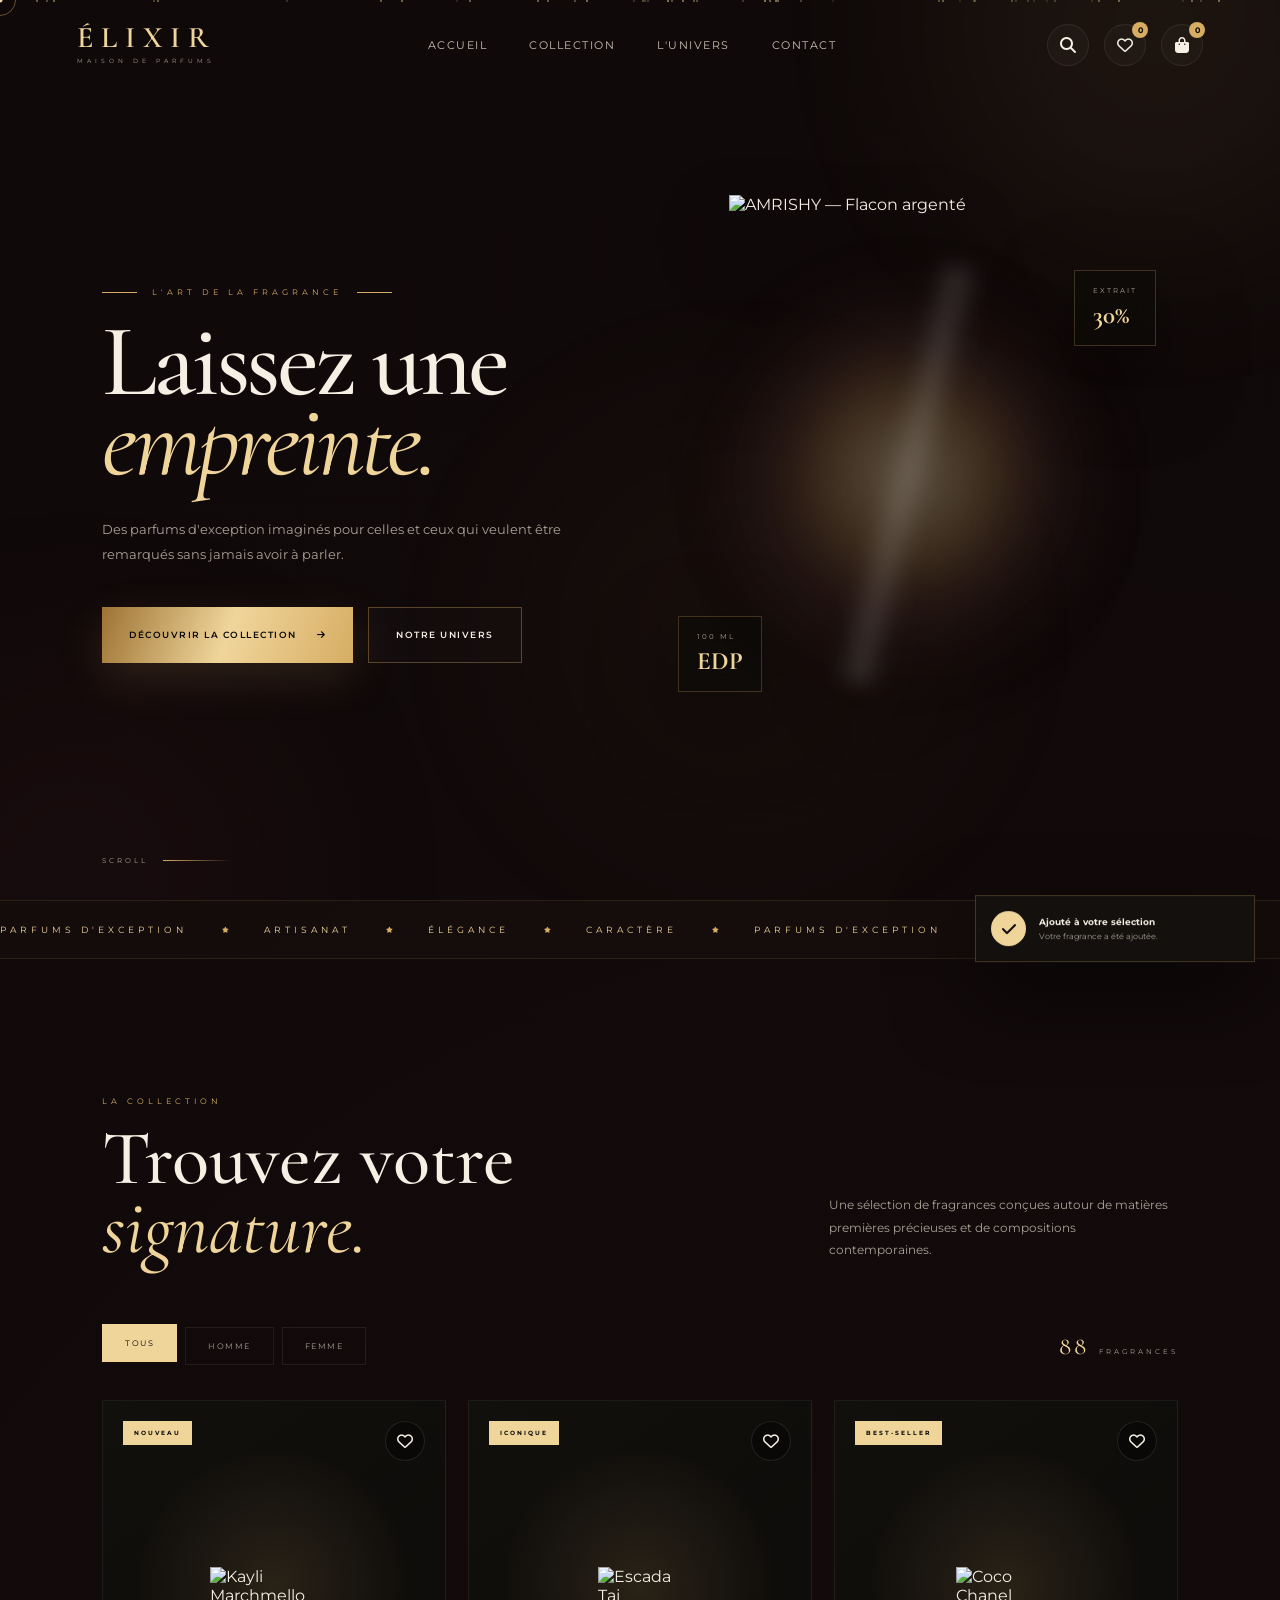
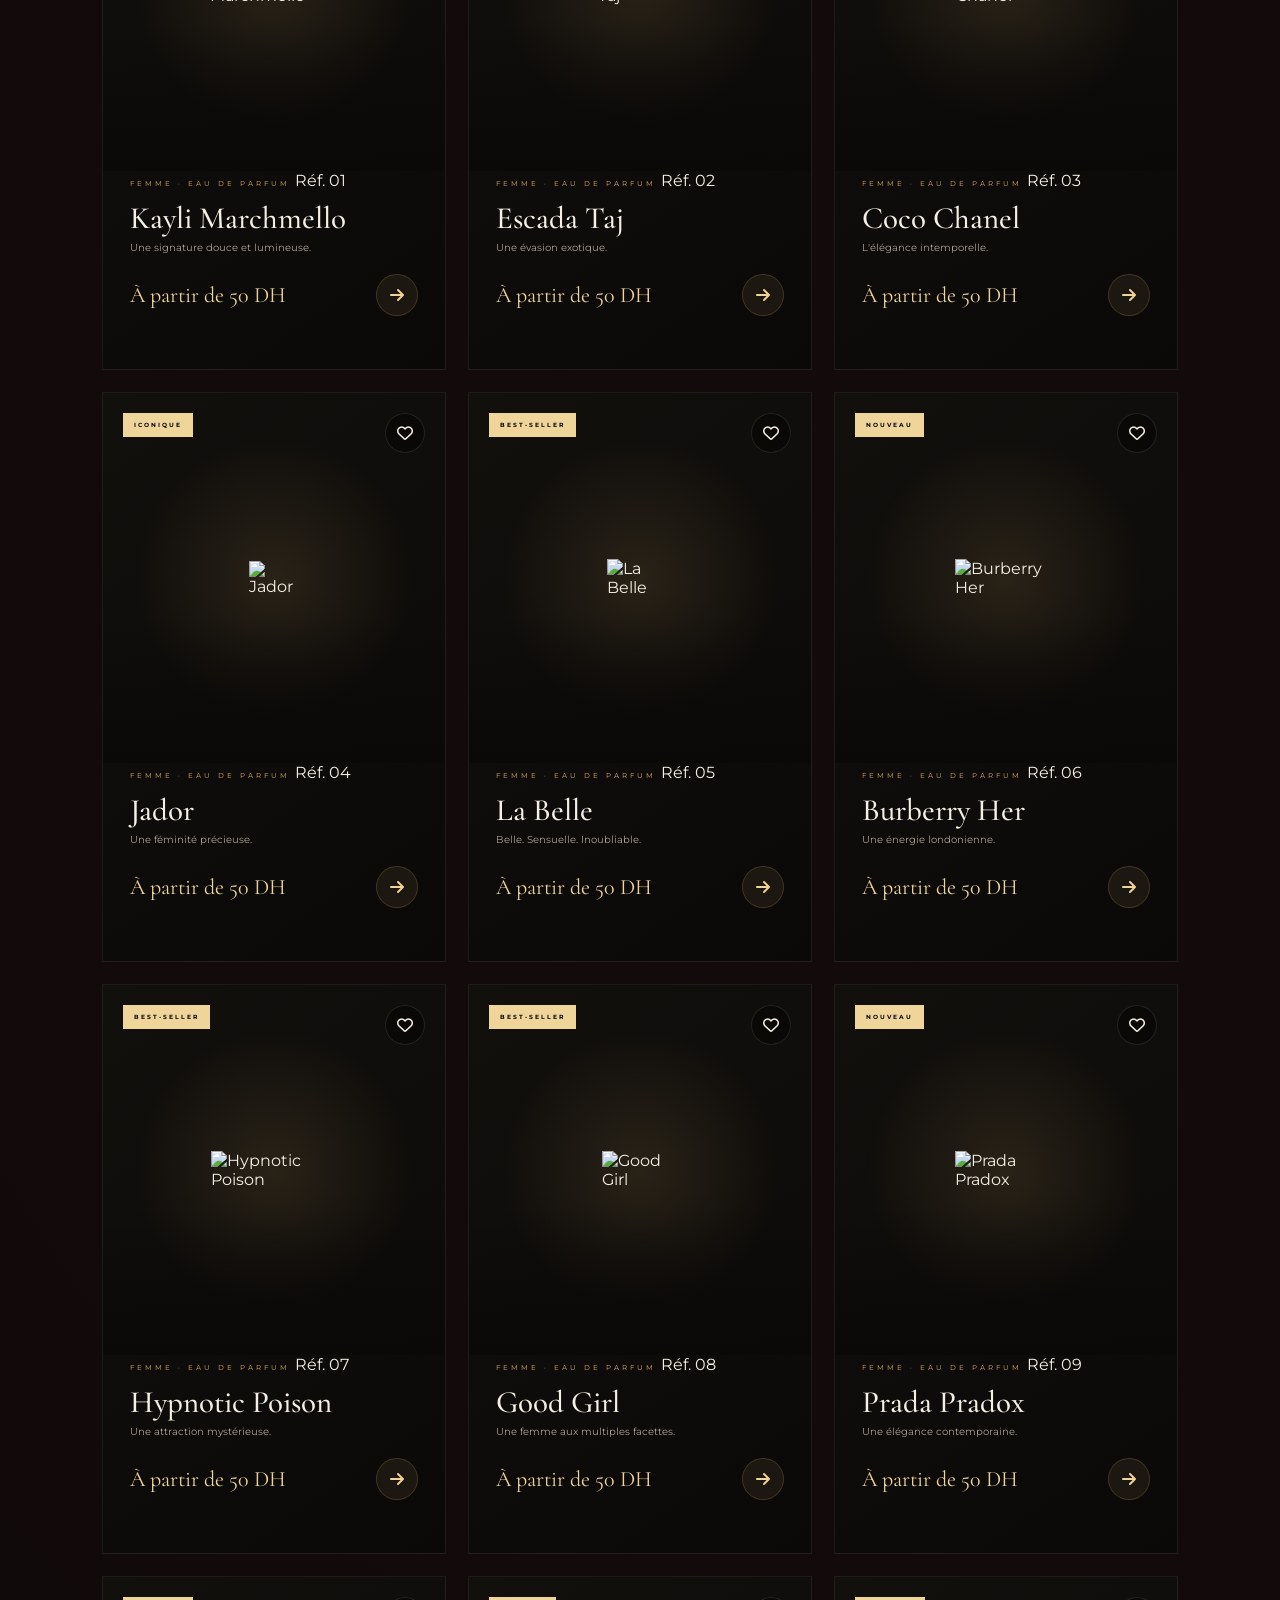
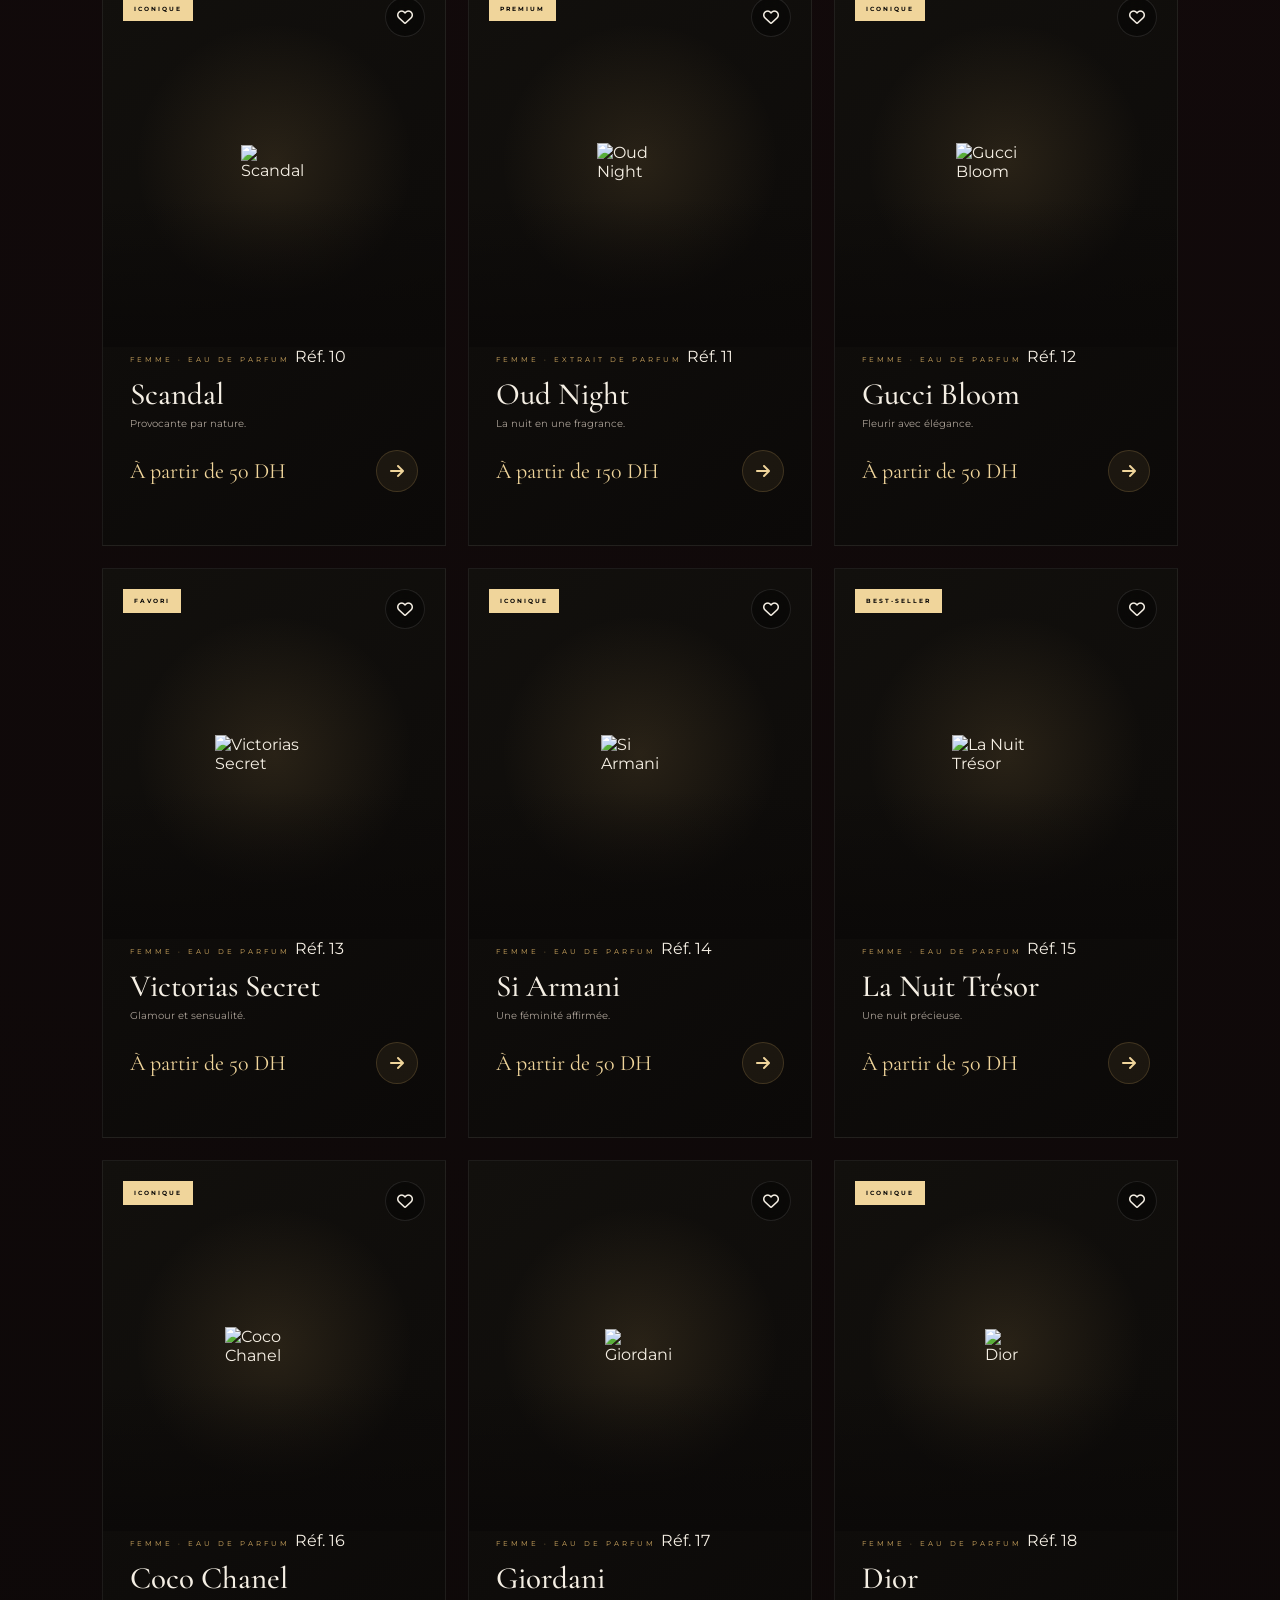
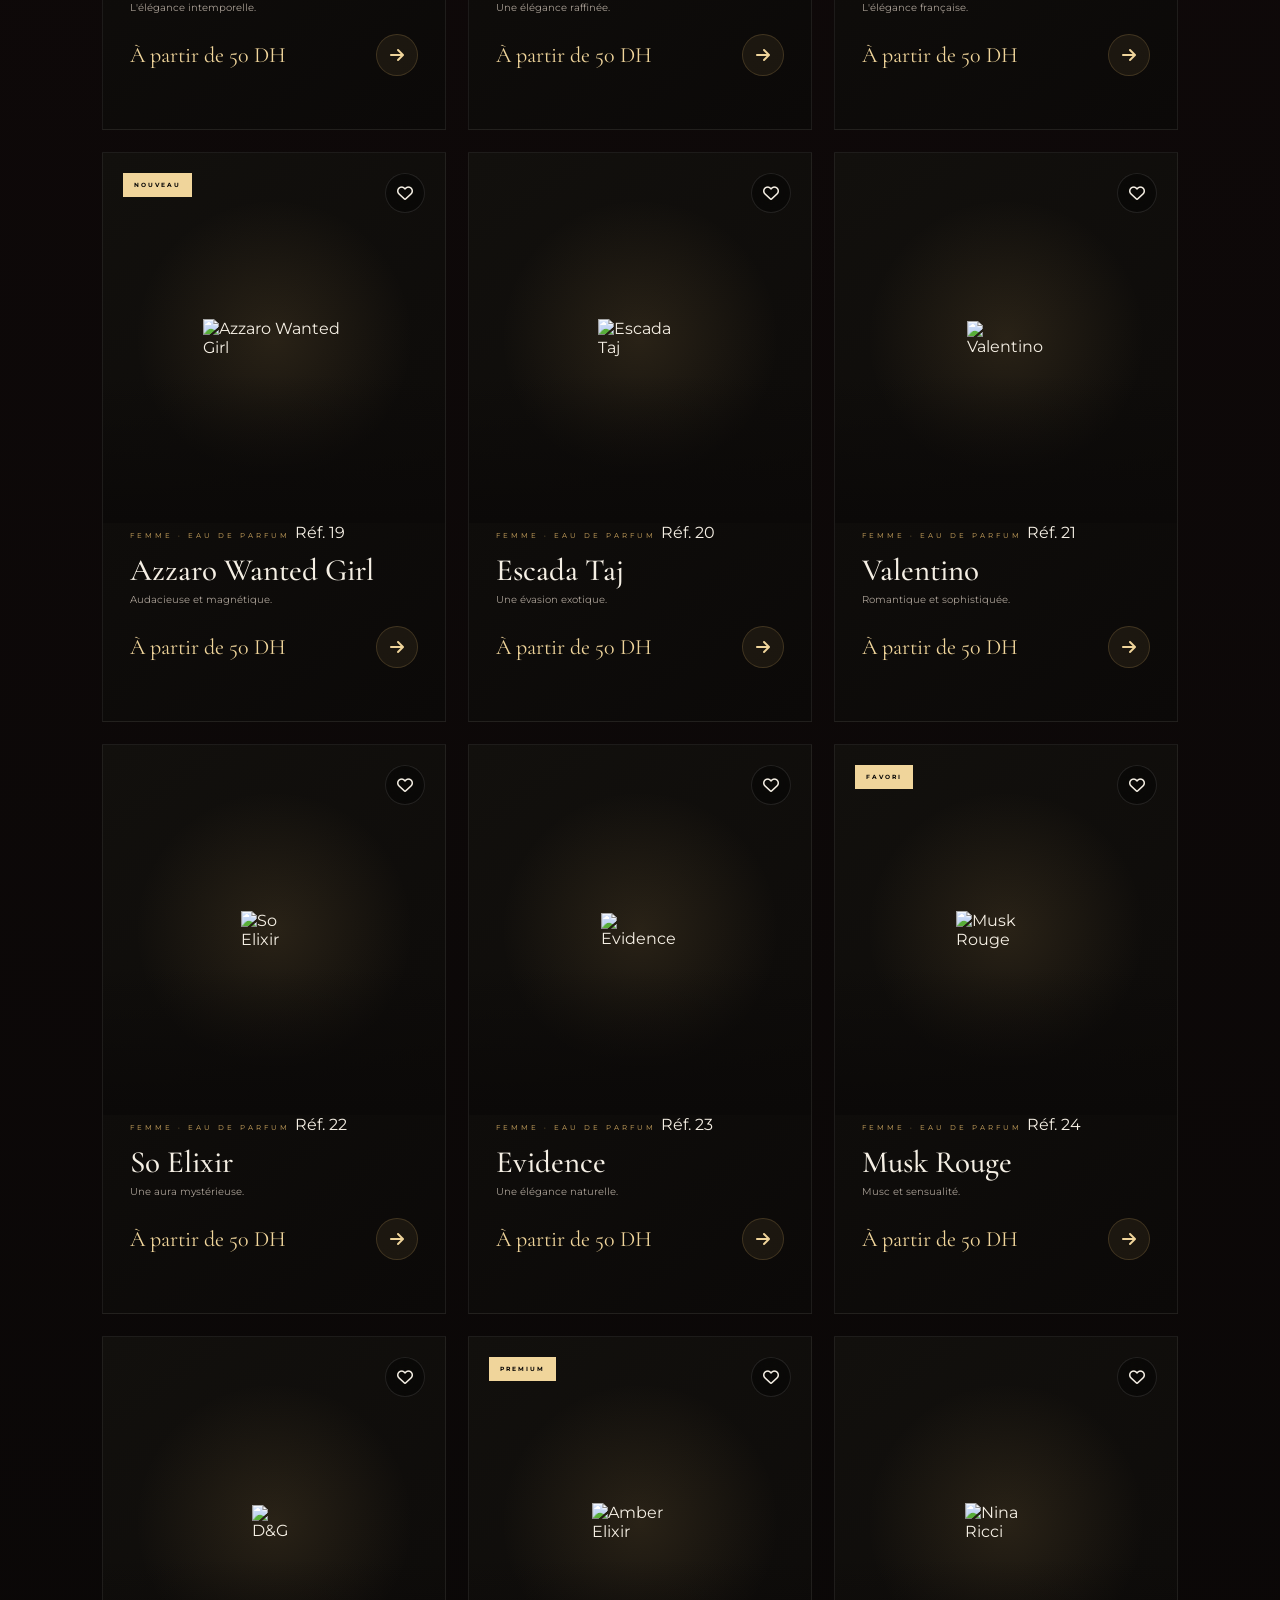
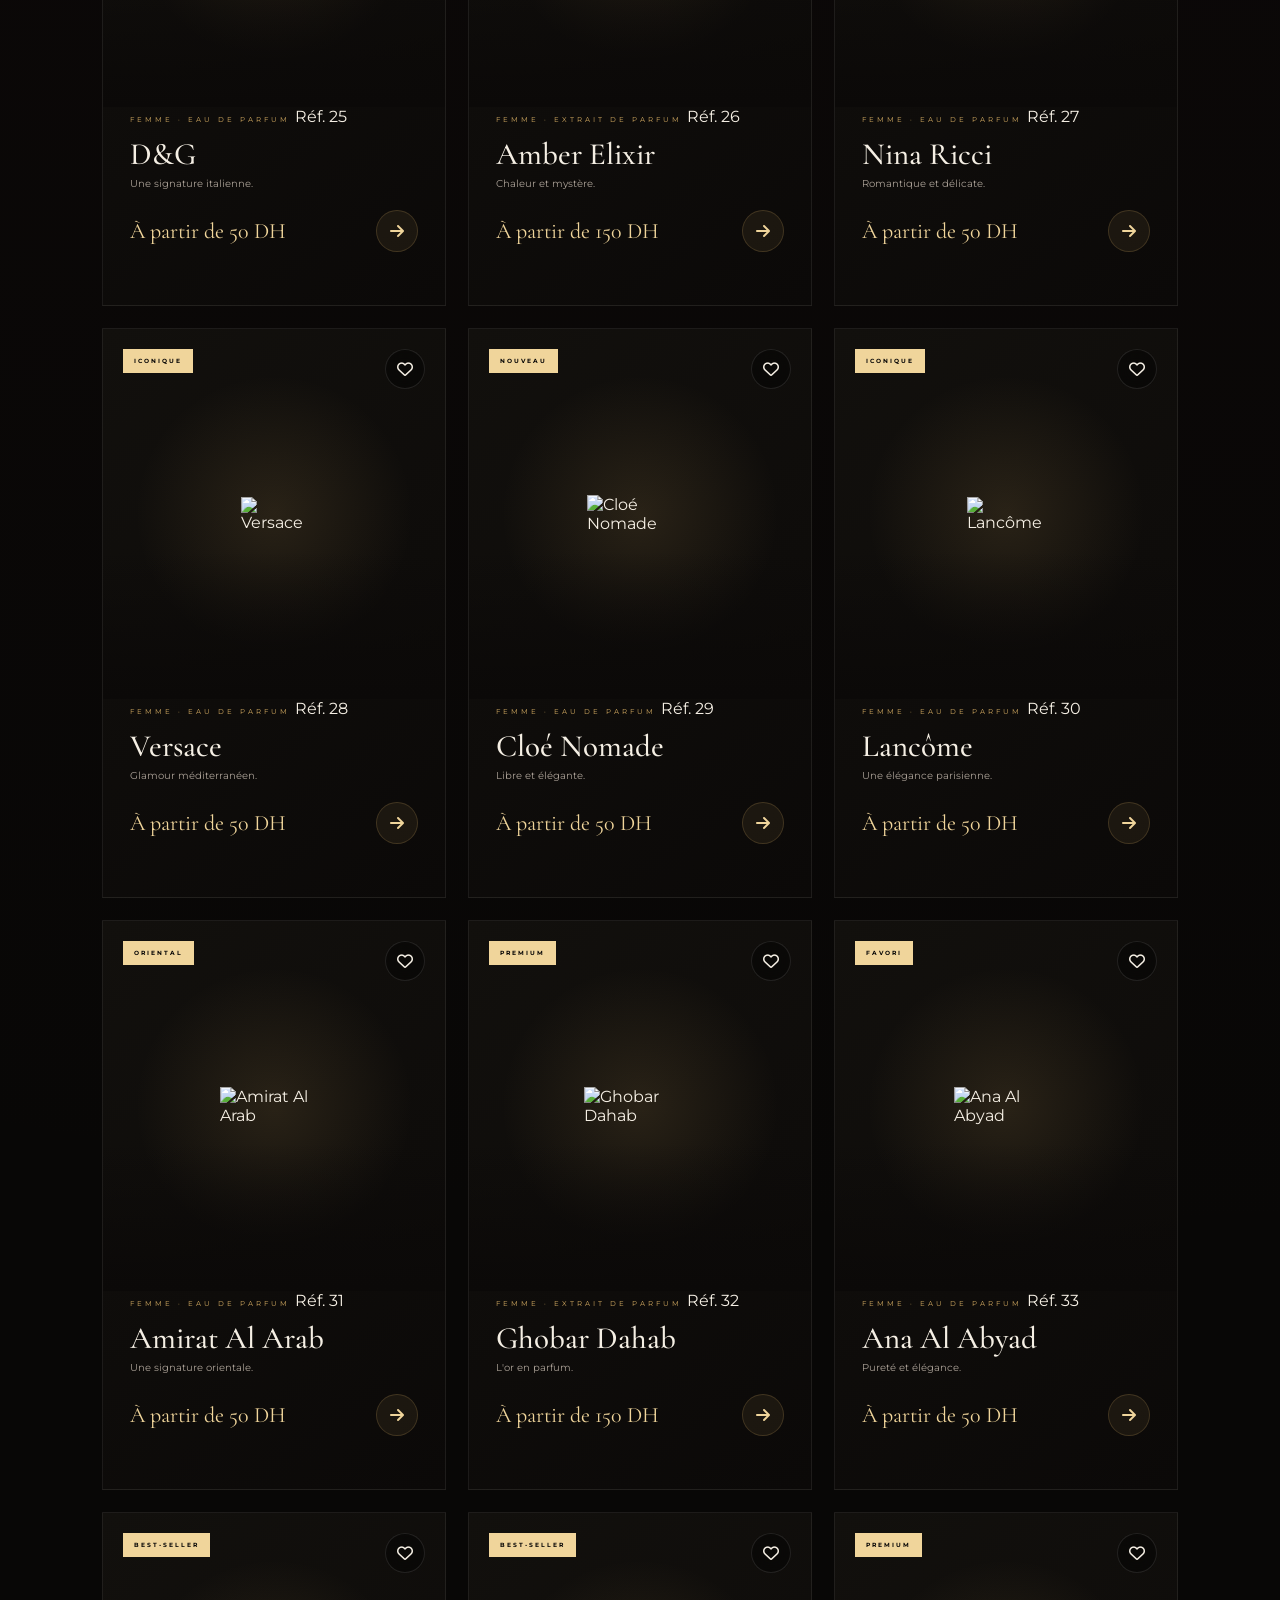
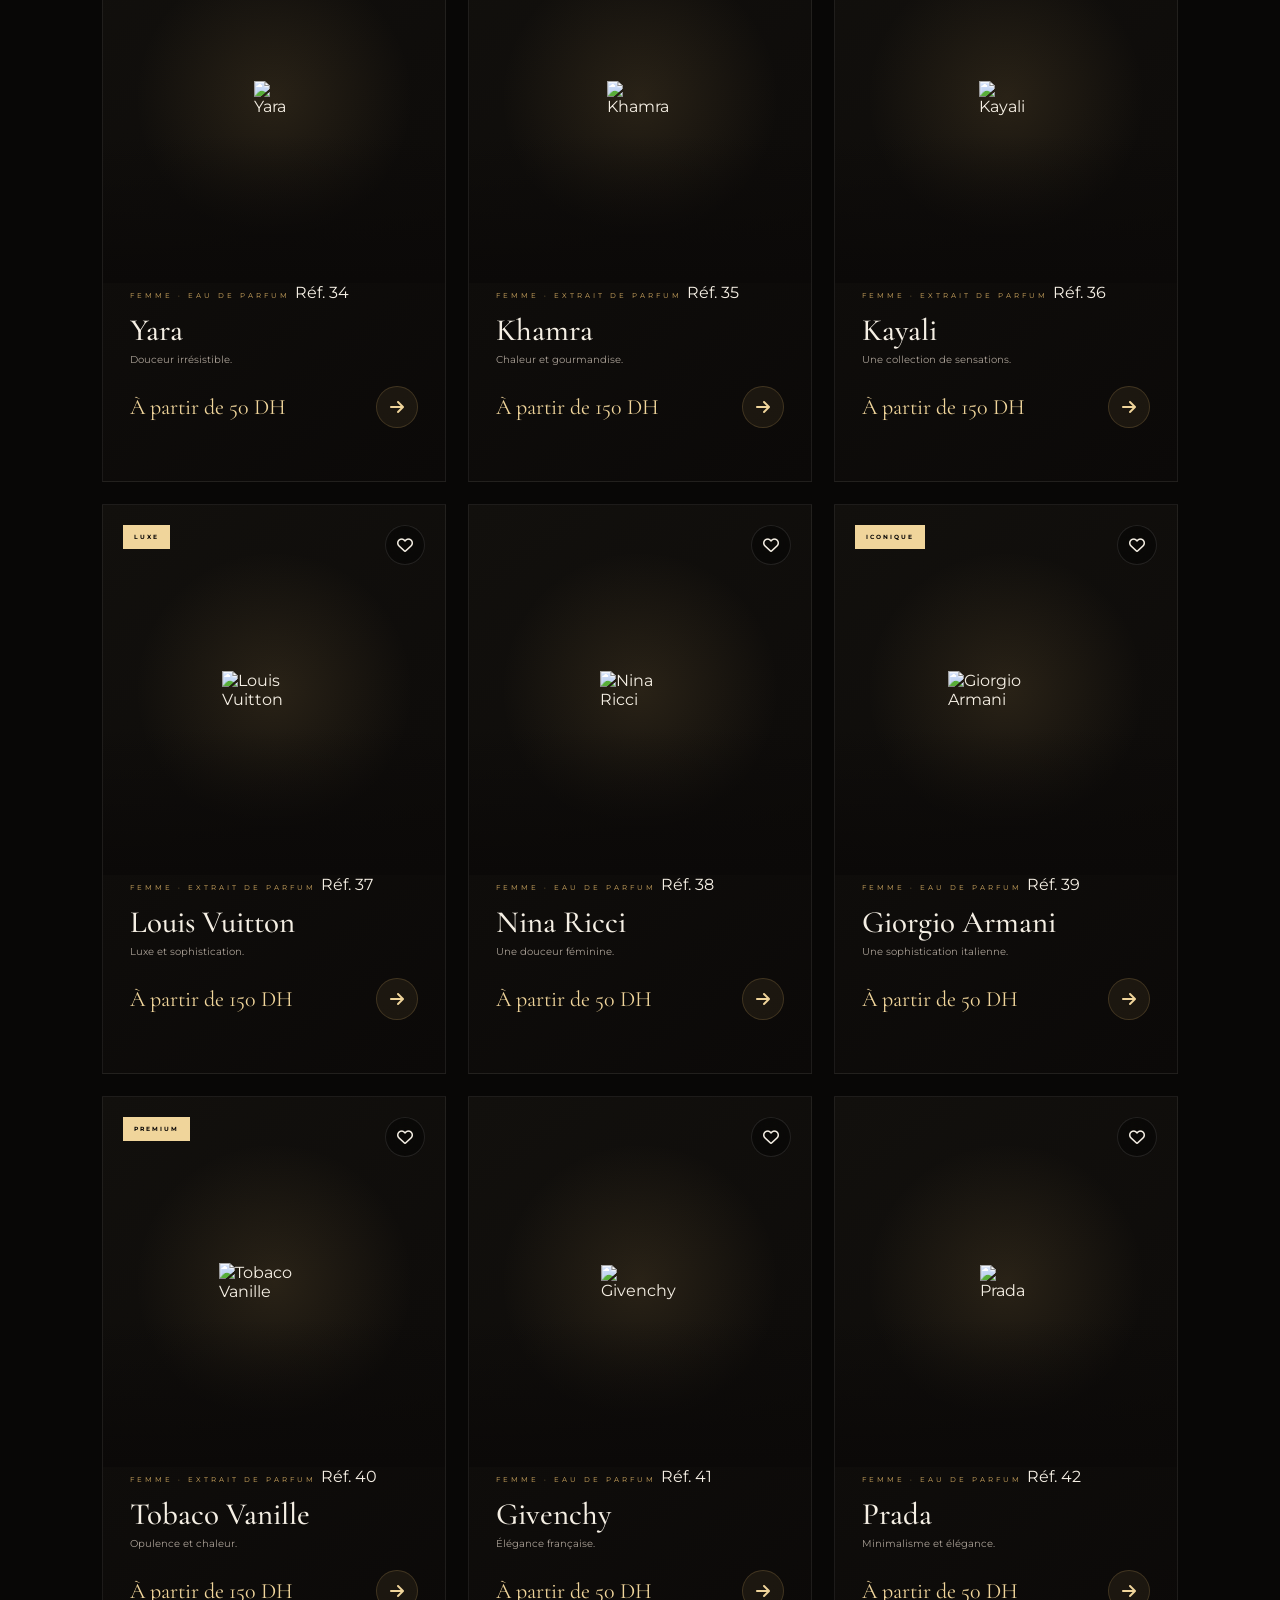
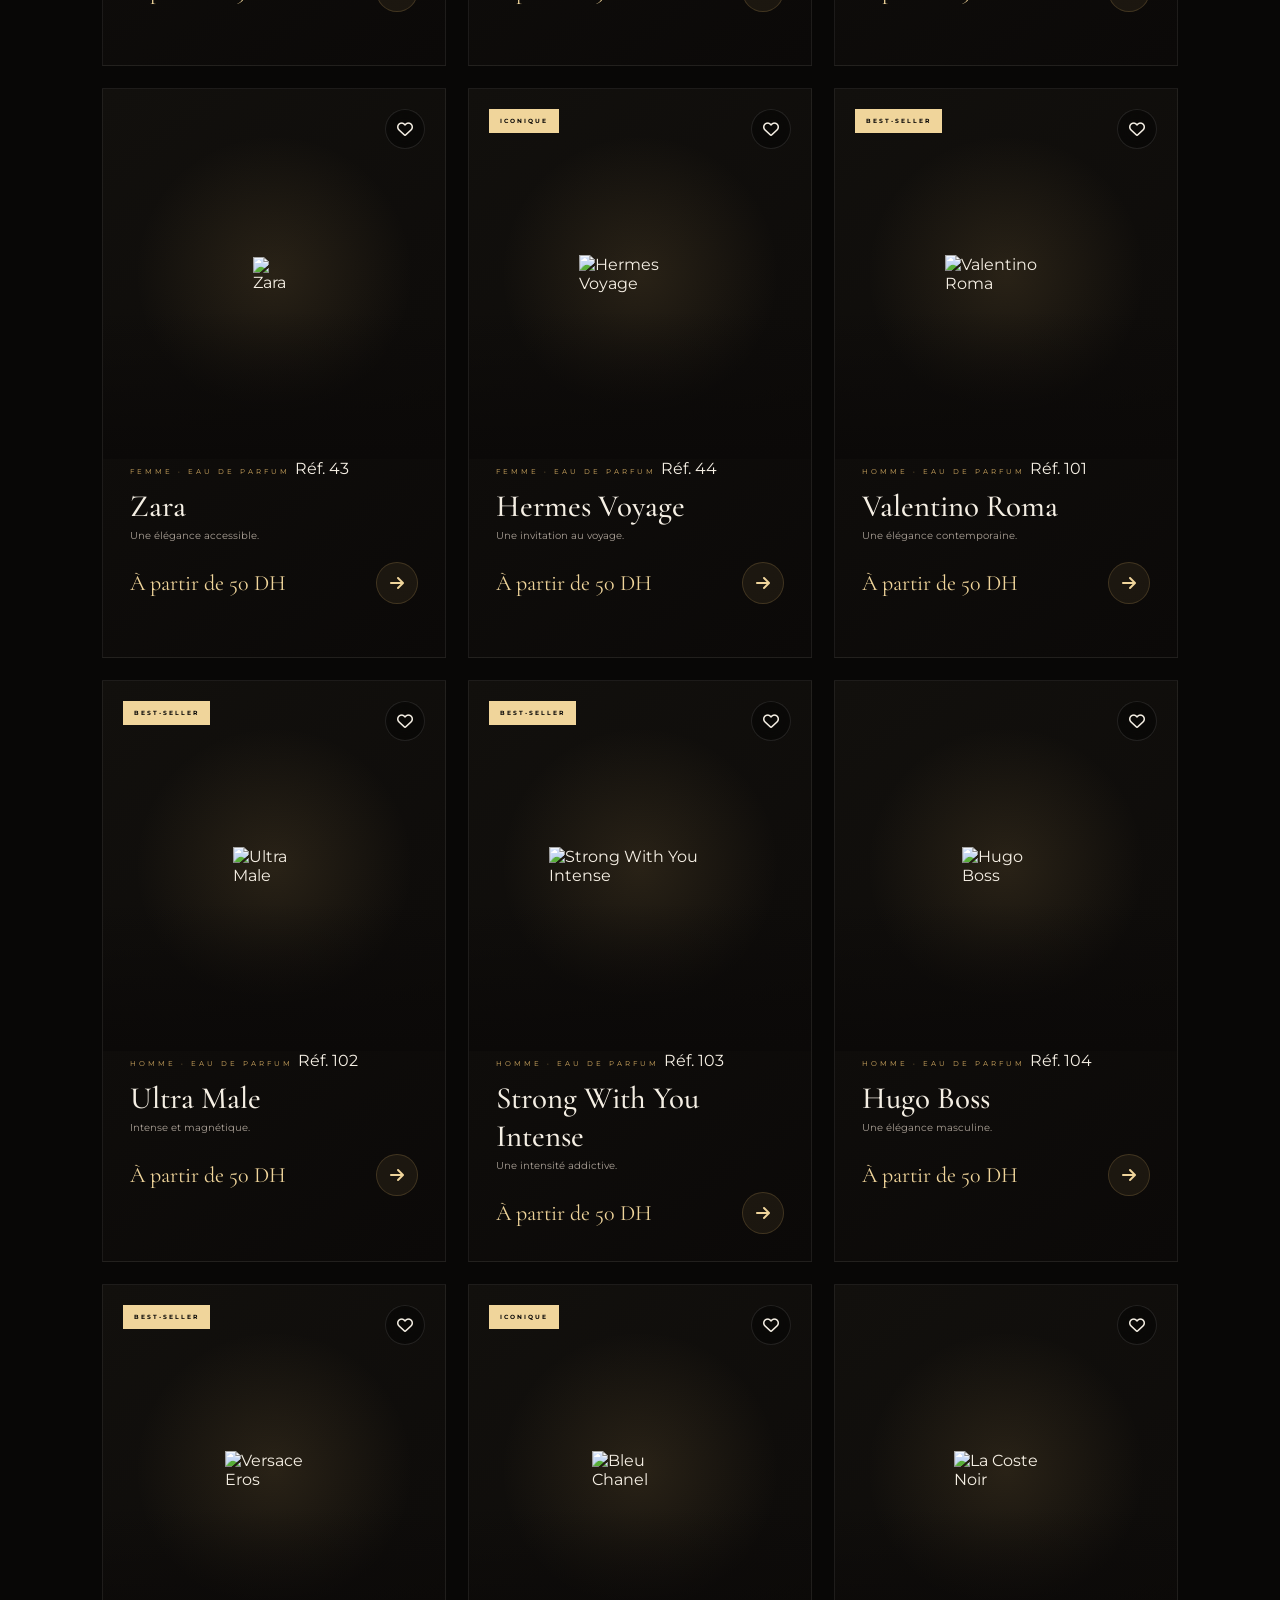
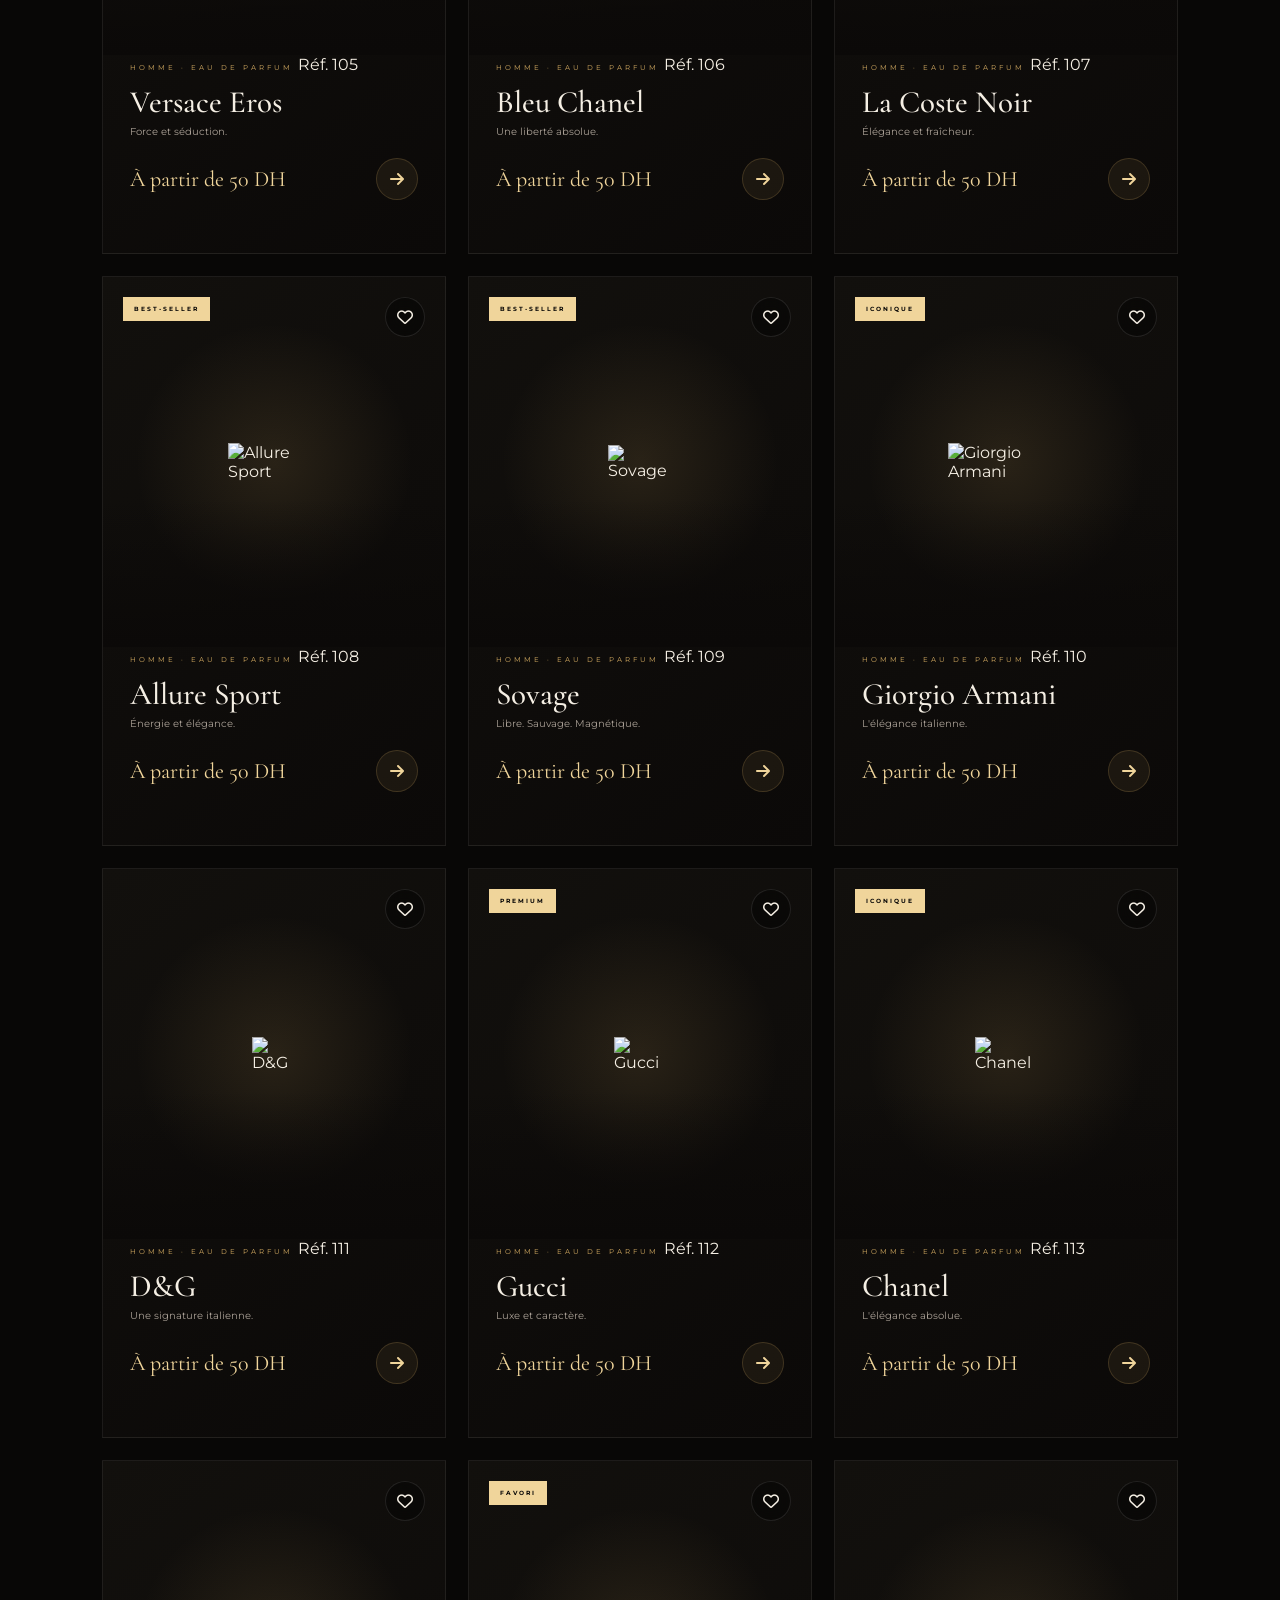
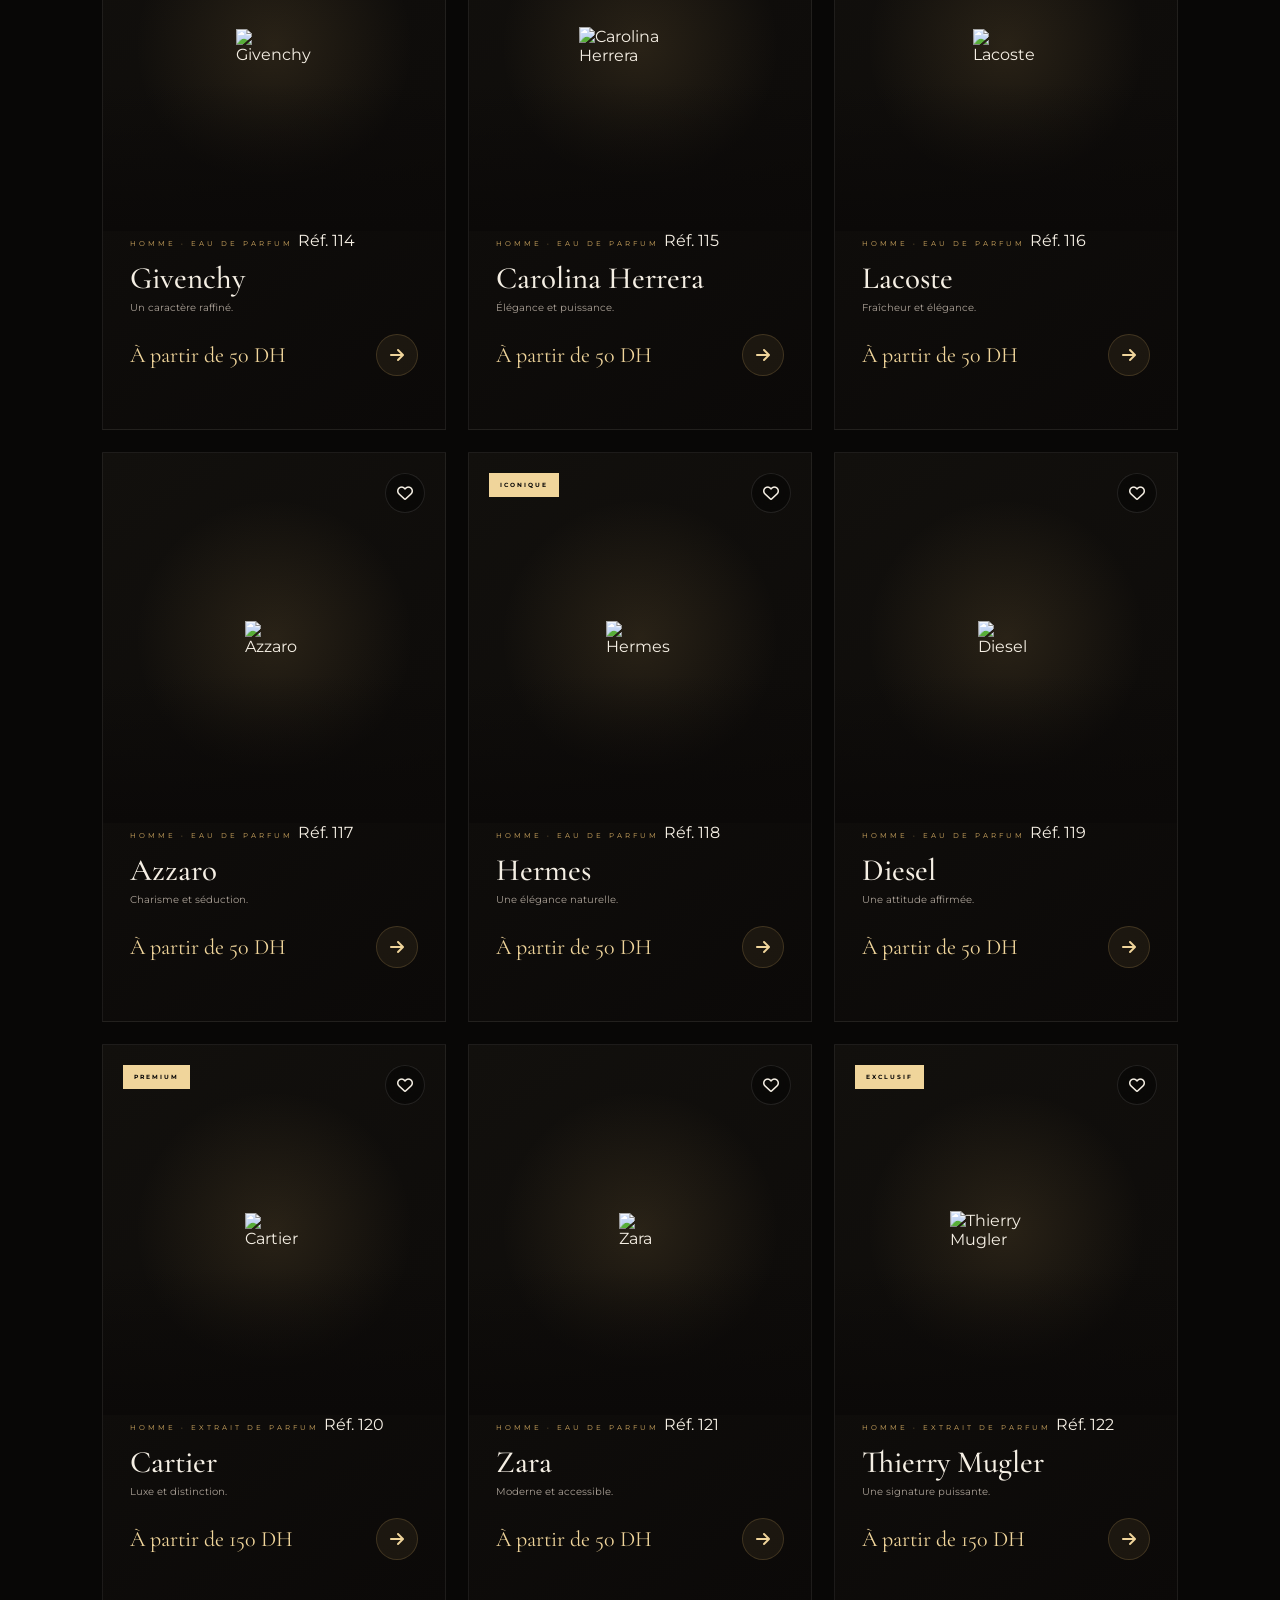
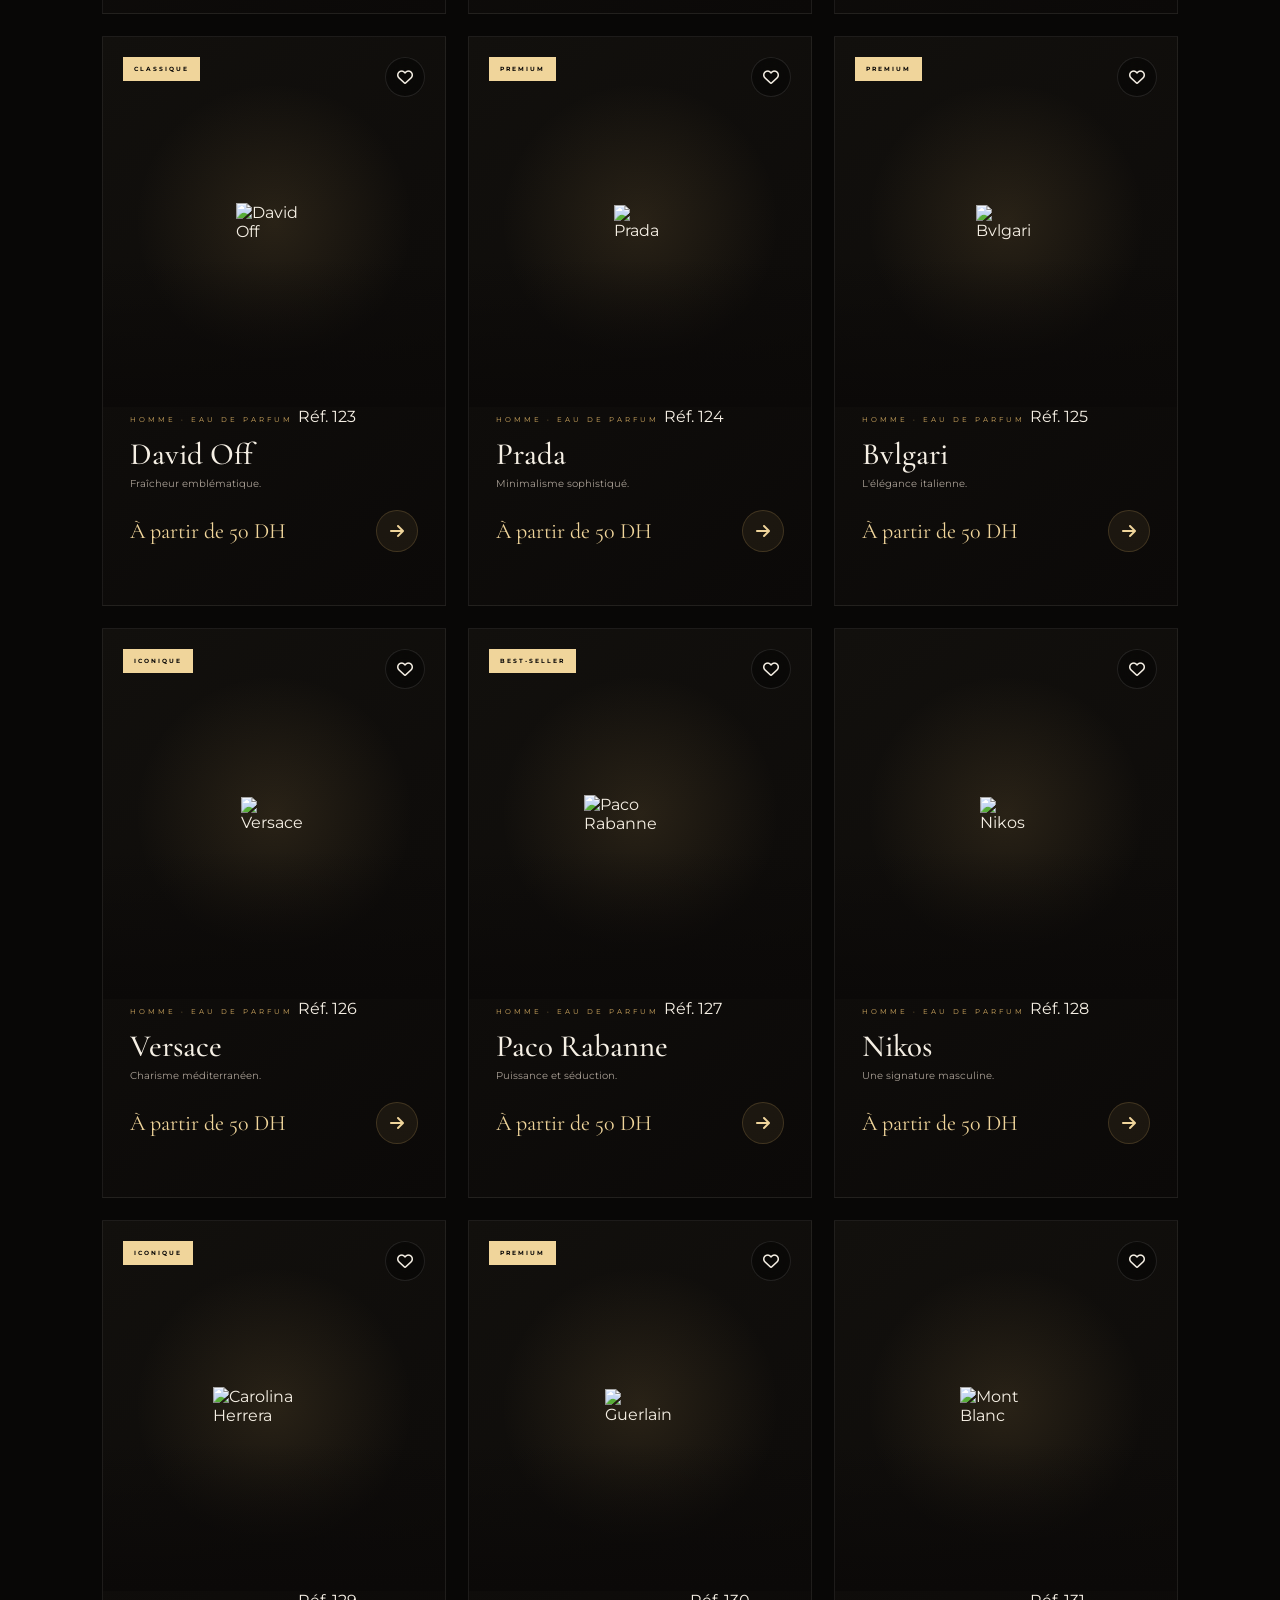
==== commit b3f8d80b: "Update index.html" ====
--- a/index.html
+++ b/index.html
@@ -659,27 +659,14 @@
 
         <div class="modal-product-image">
 
-            <div class="modal-bottle" id="modalBottle">
-
-                <div class="modal-cap"></div>
-                <div class="modal-neck"></div>
-
-                <div class="modal-body">
-
-                    <div class="modal-label">
-
-                        <small>ÉLIXIR</small>
-                        <strong id="modalBottleName">
-                            NOIR
-                        </strong>
-
-                    </div>
-
-                </div>
-
-            </div>
-
-        </div>
+    <img
+        id="modalProductImage"
+        class="modal-category-image"
+        src="parfum-femme.jpg"
+        alt="Parfum ÉLIXIR"
+    >
+
+</div>
 
 
         <div class="modal-product-info">
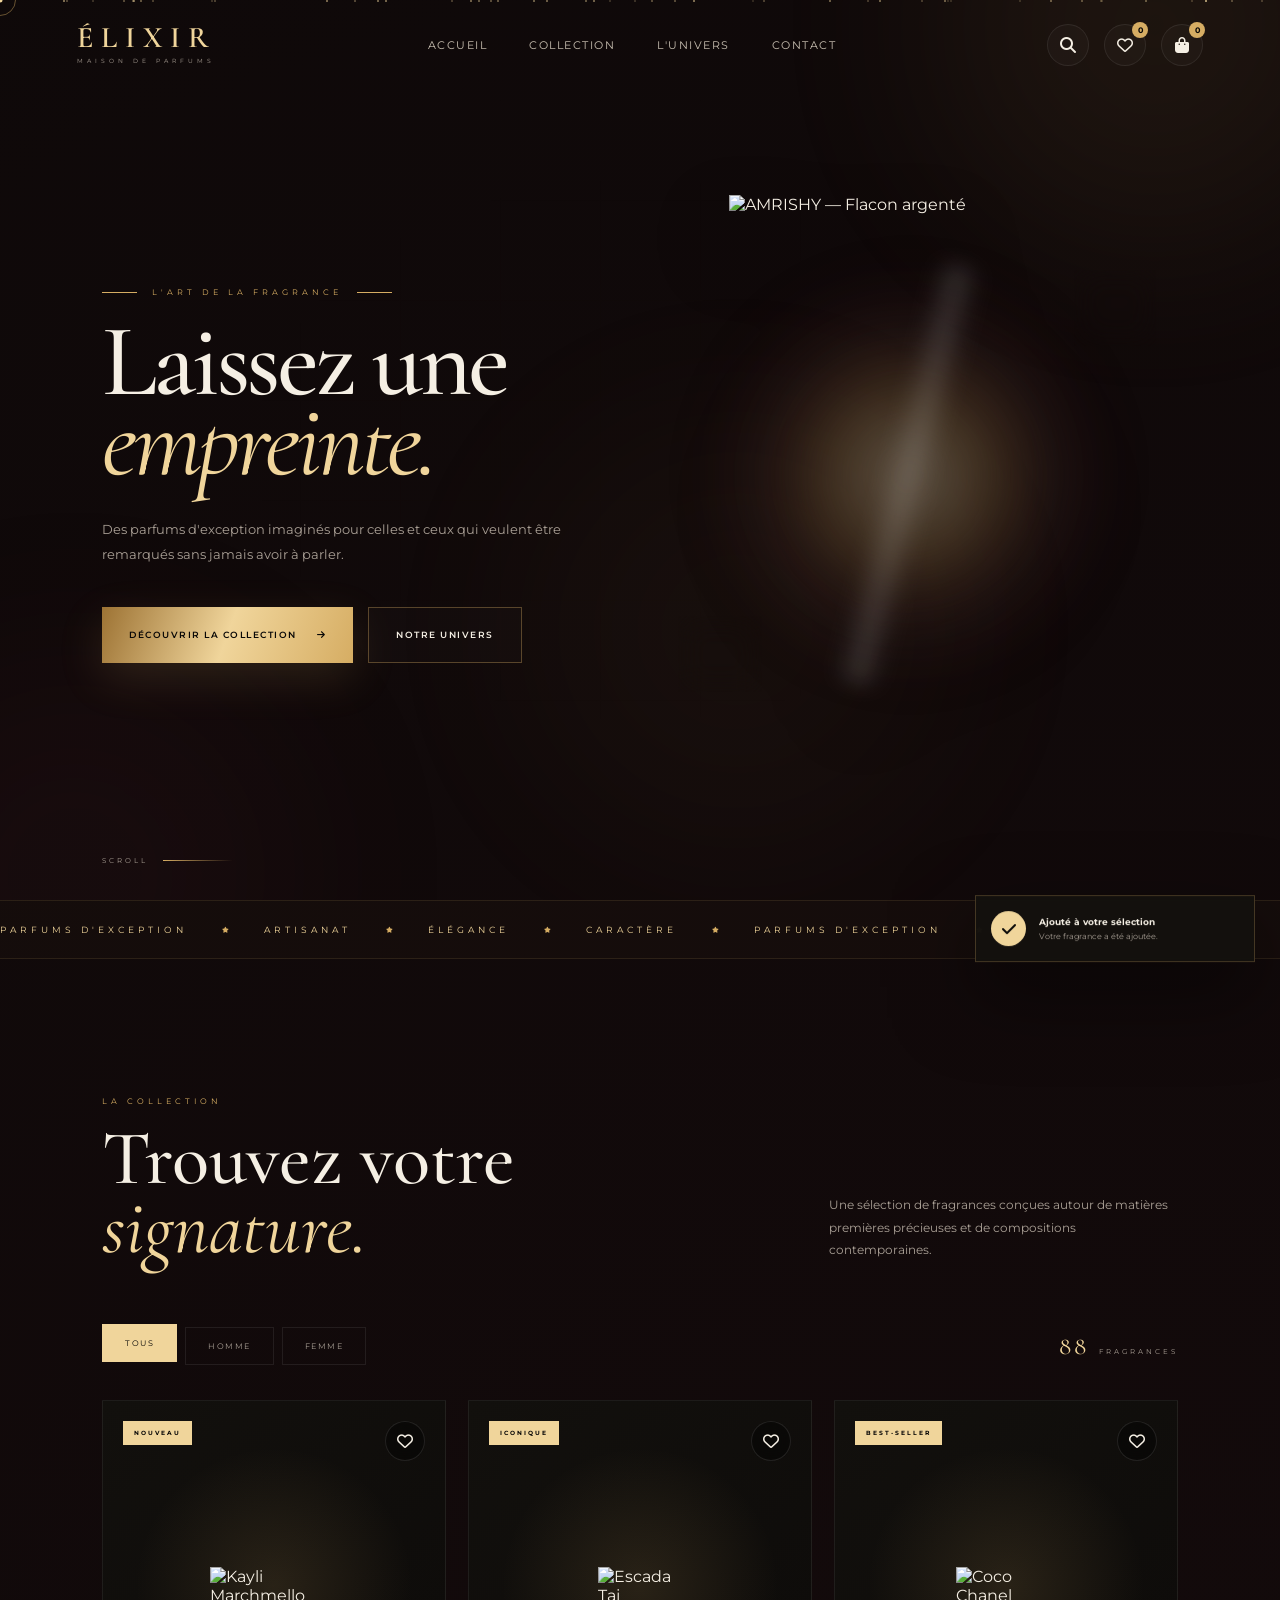
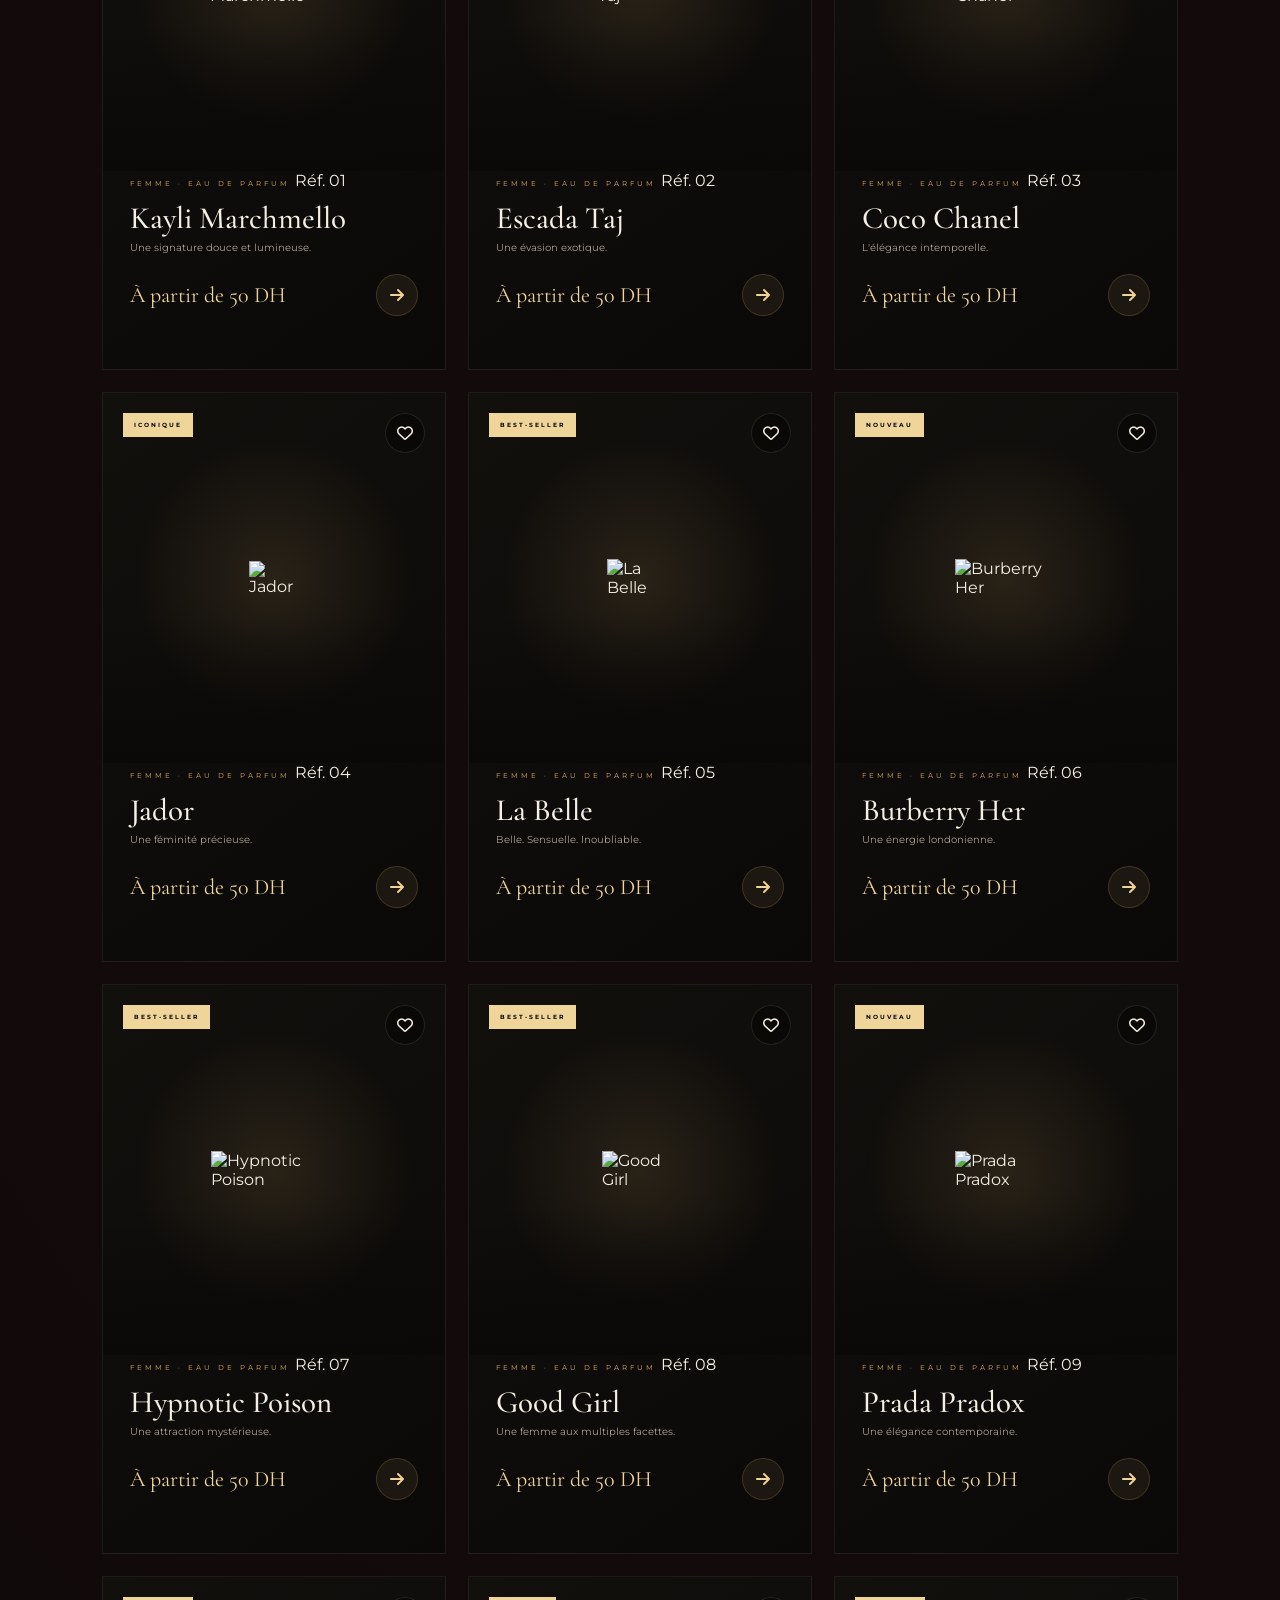
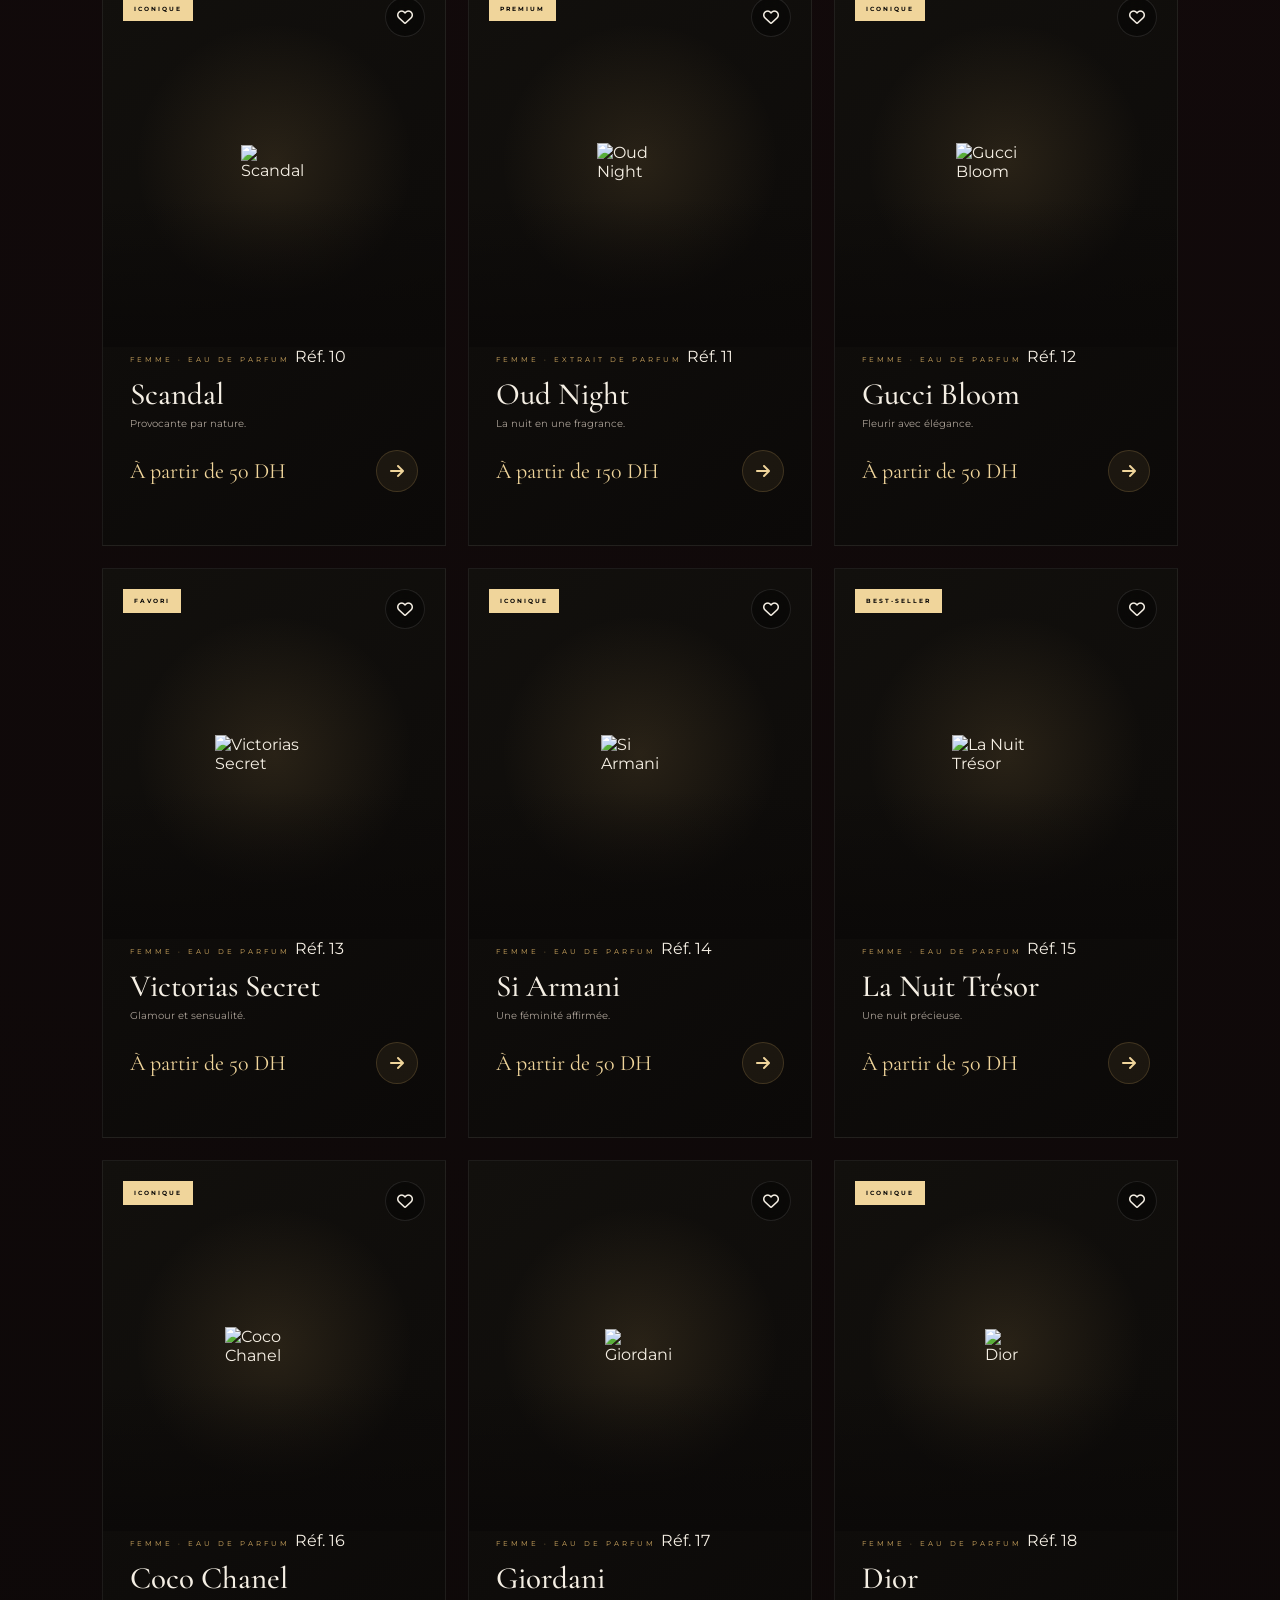
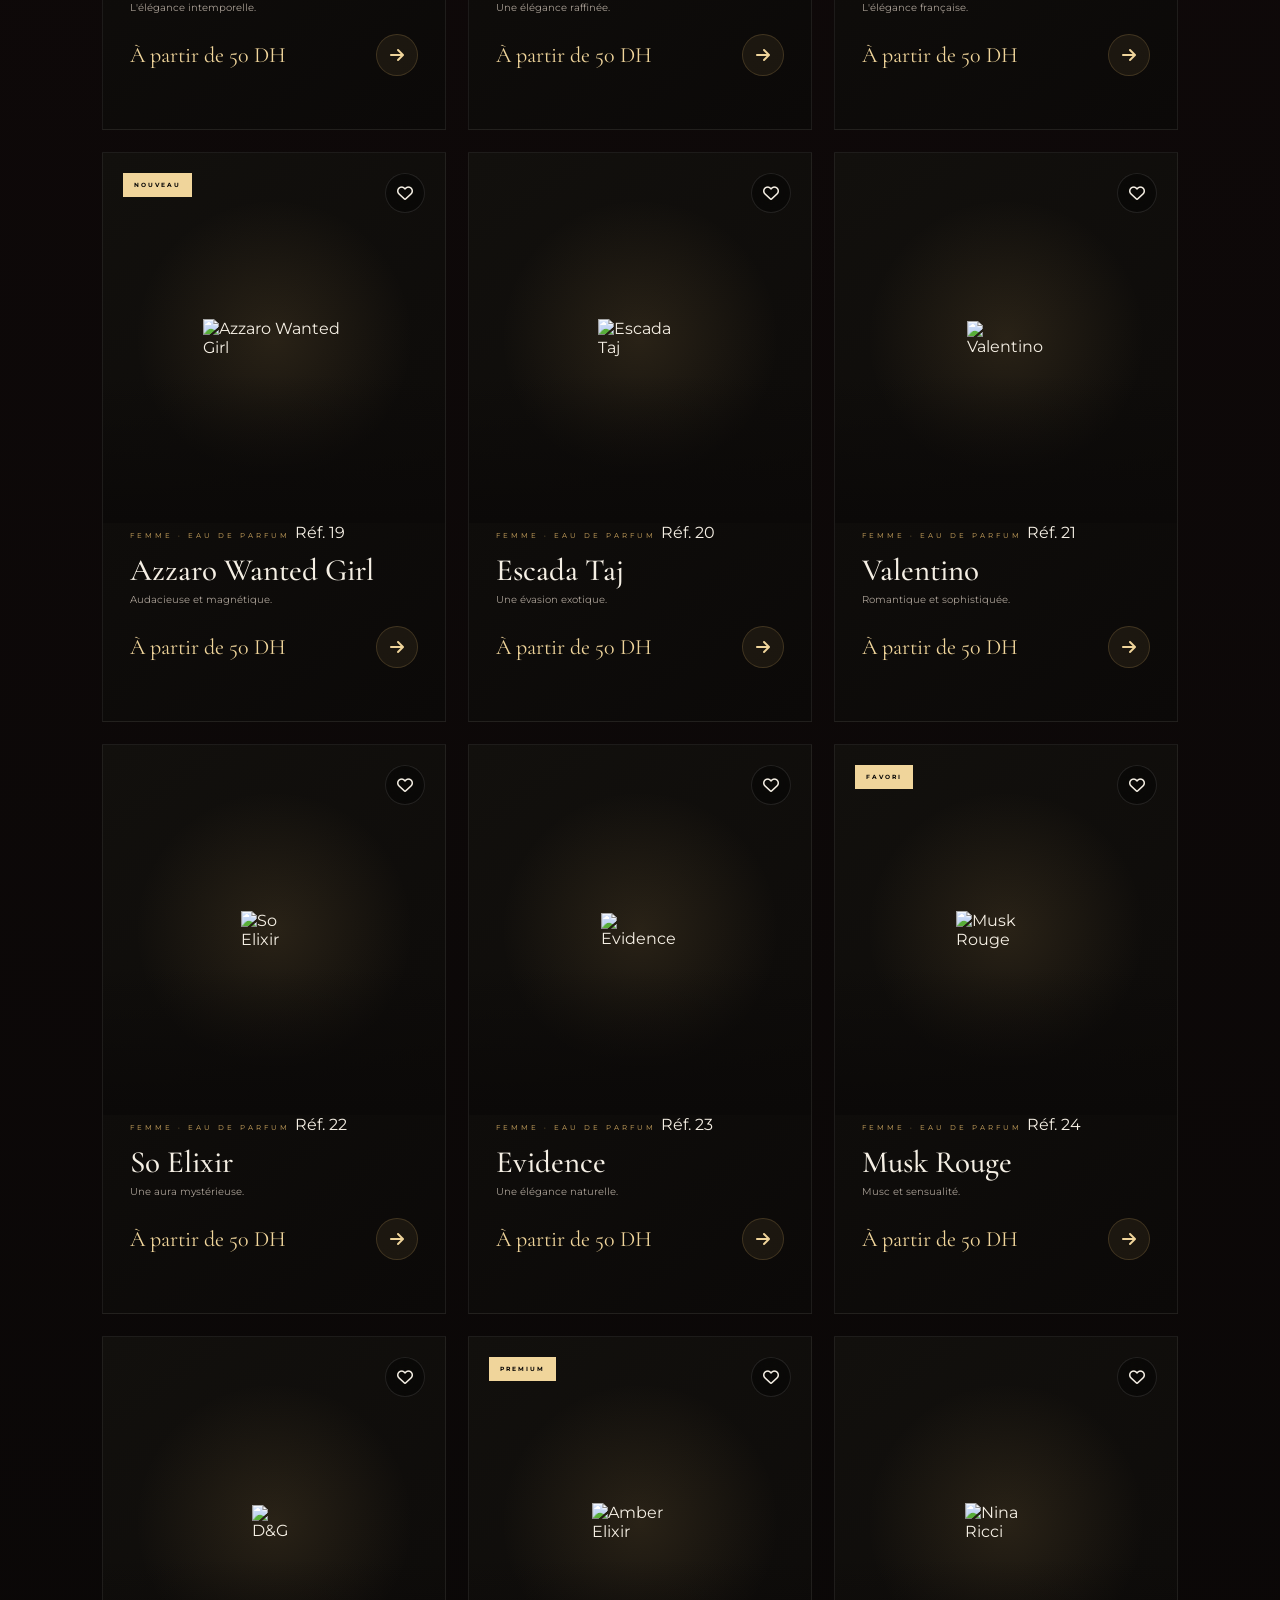
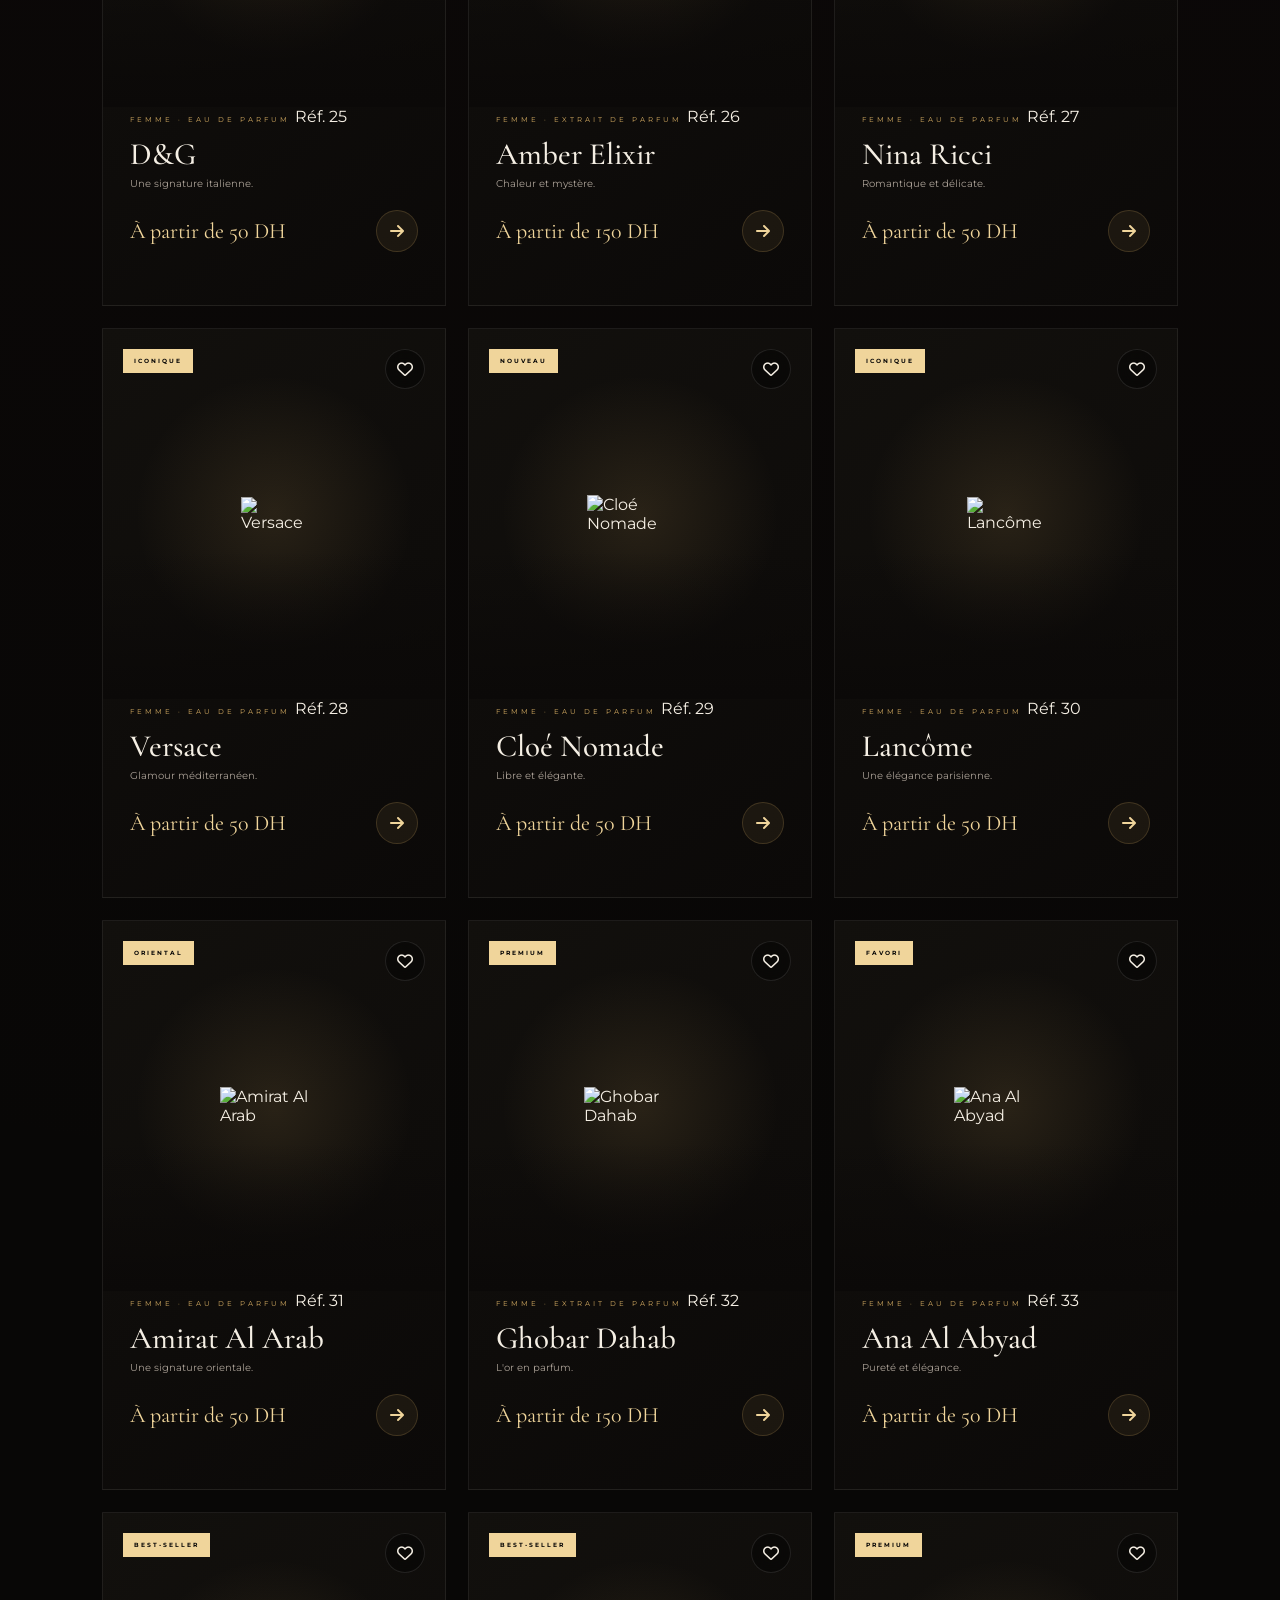
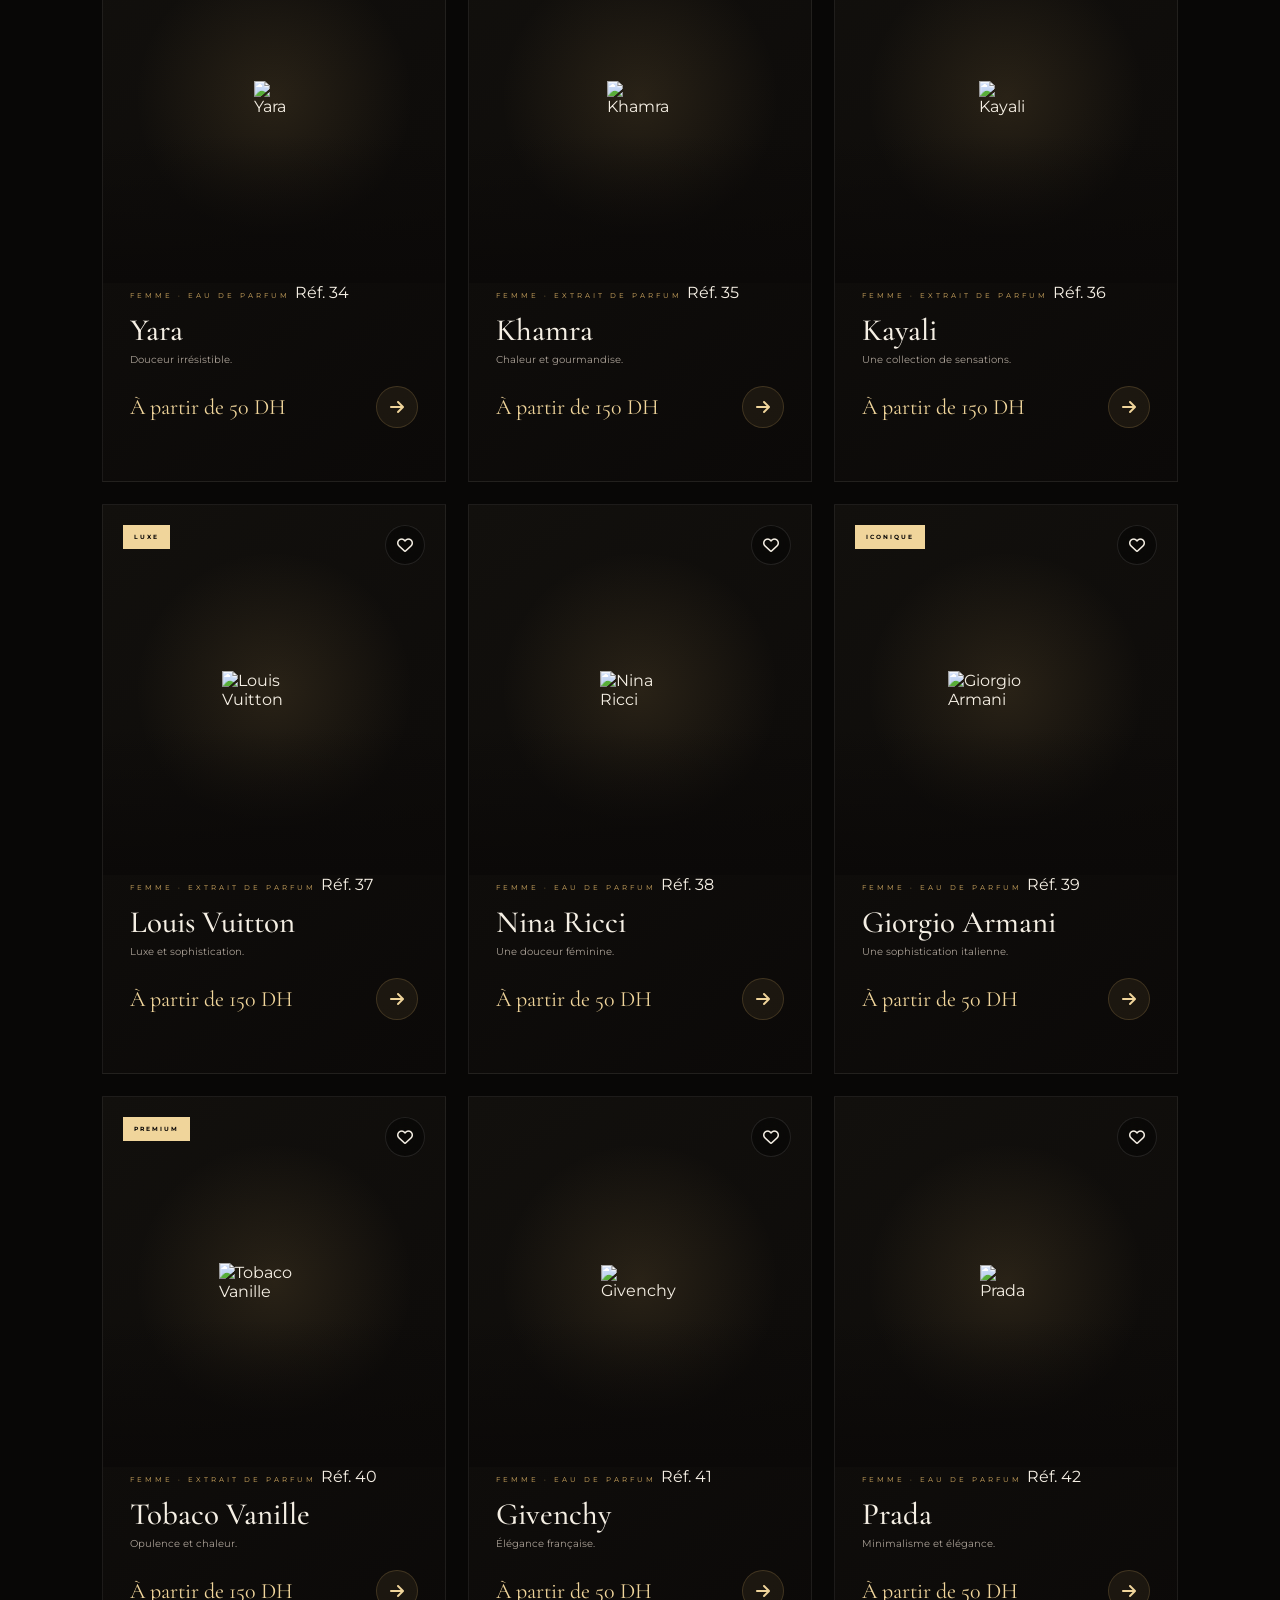
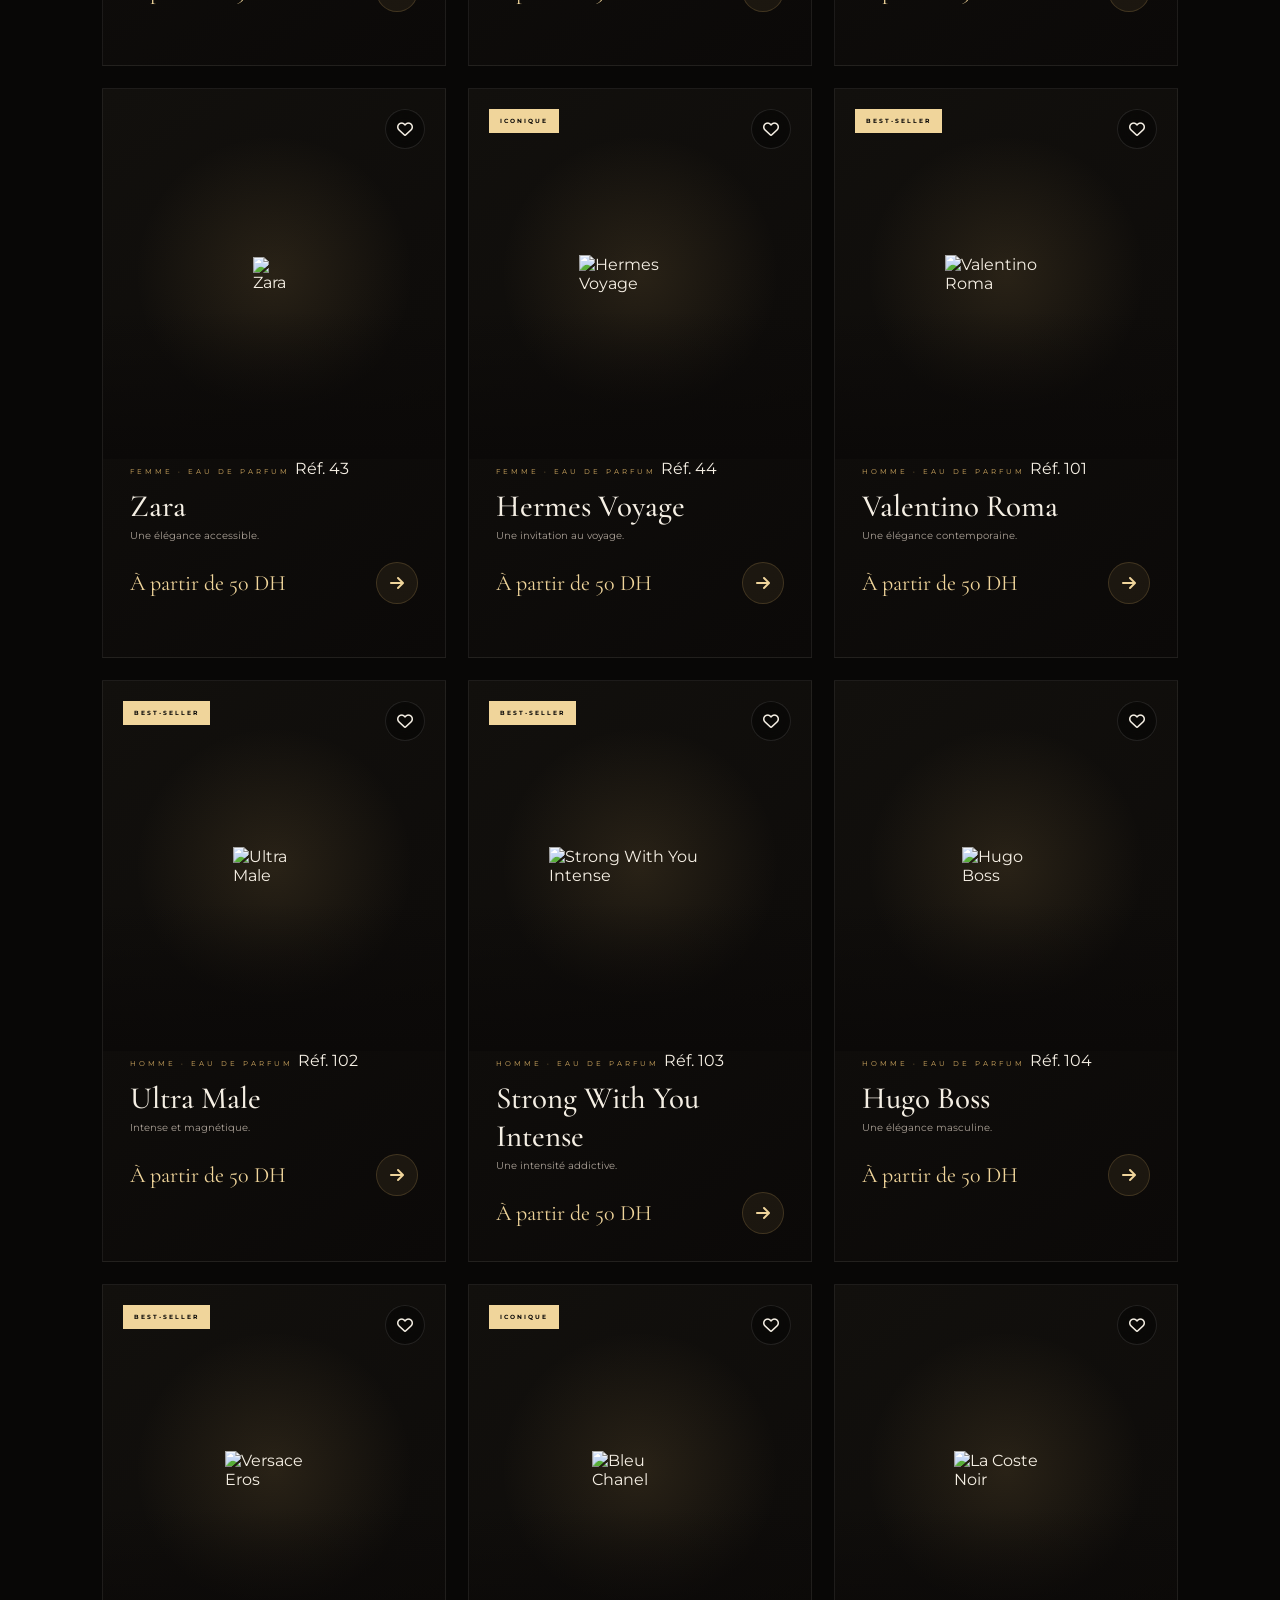
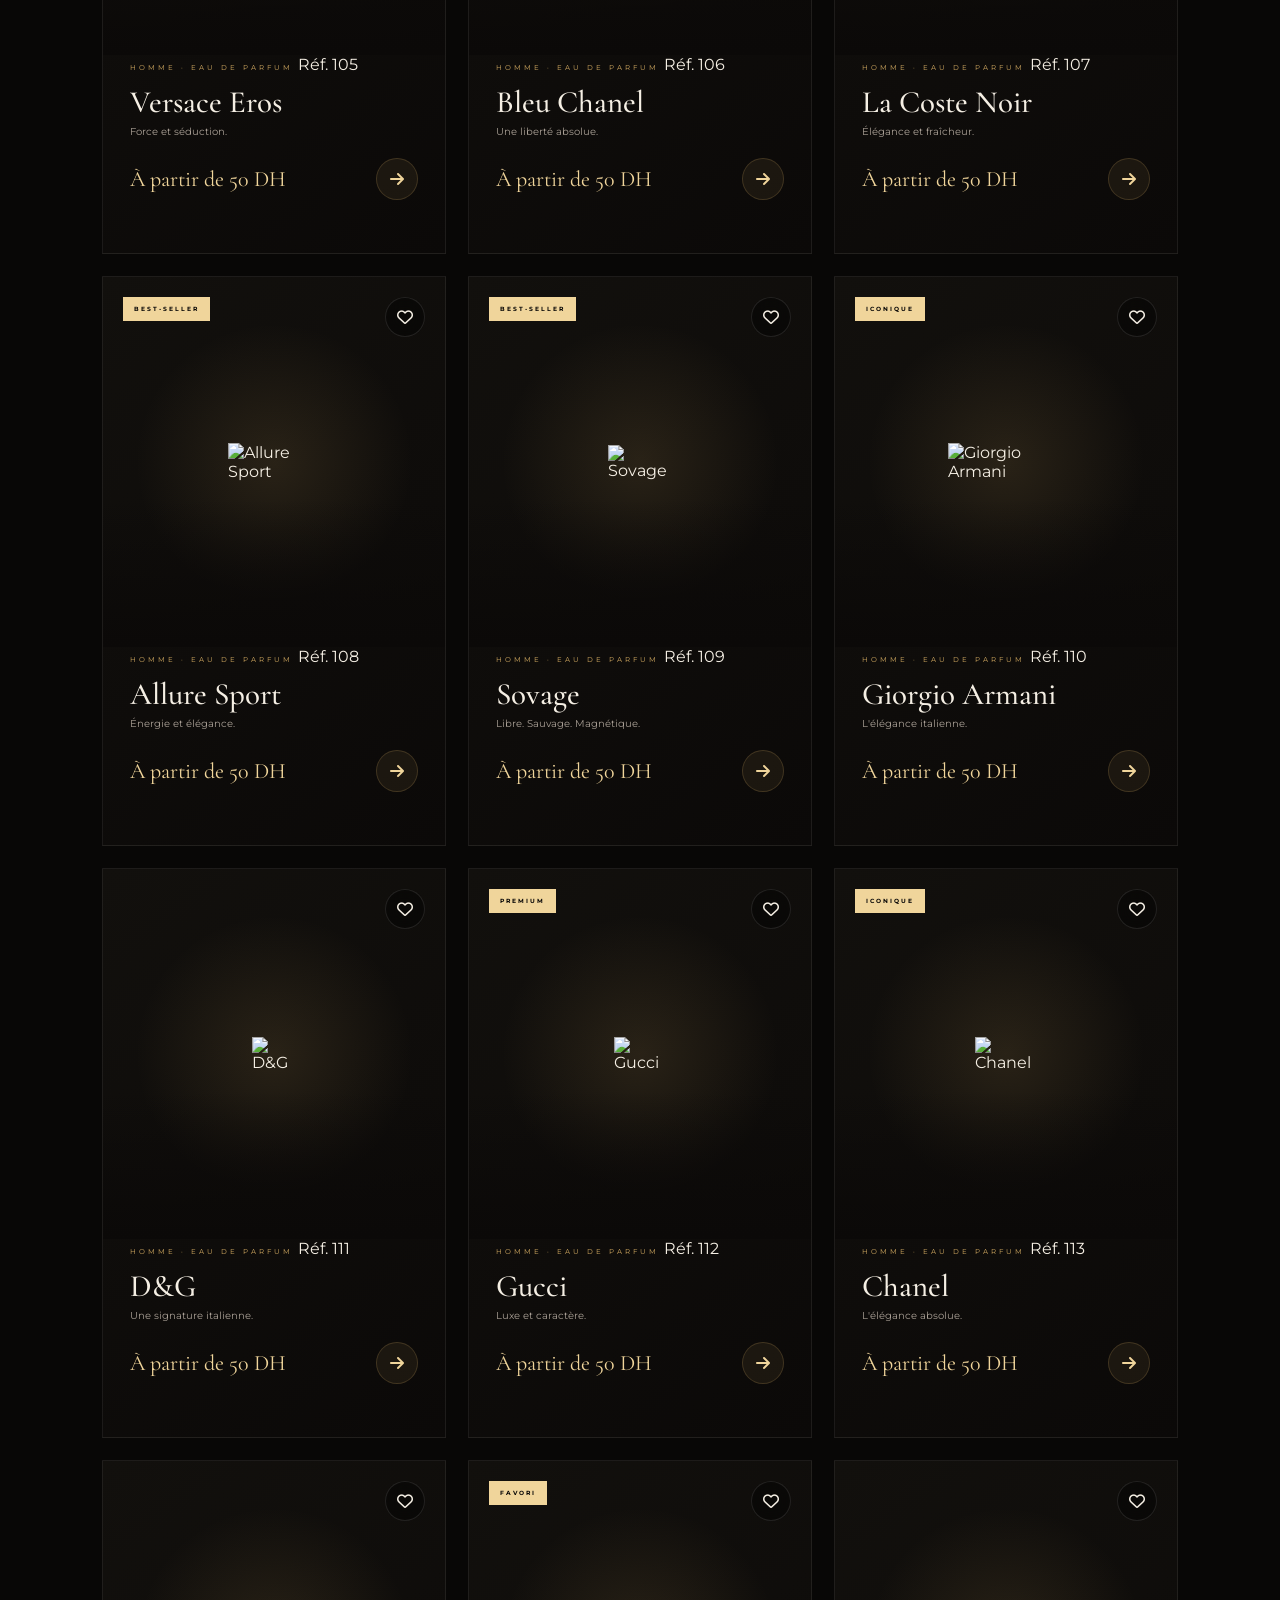
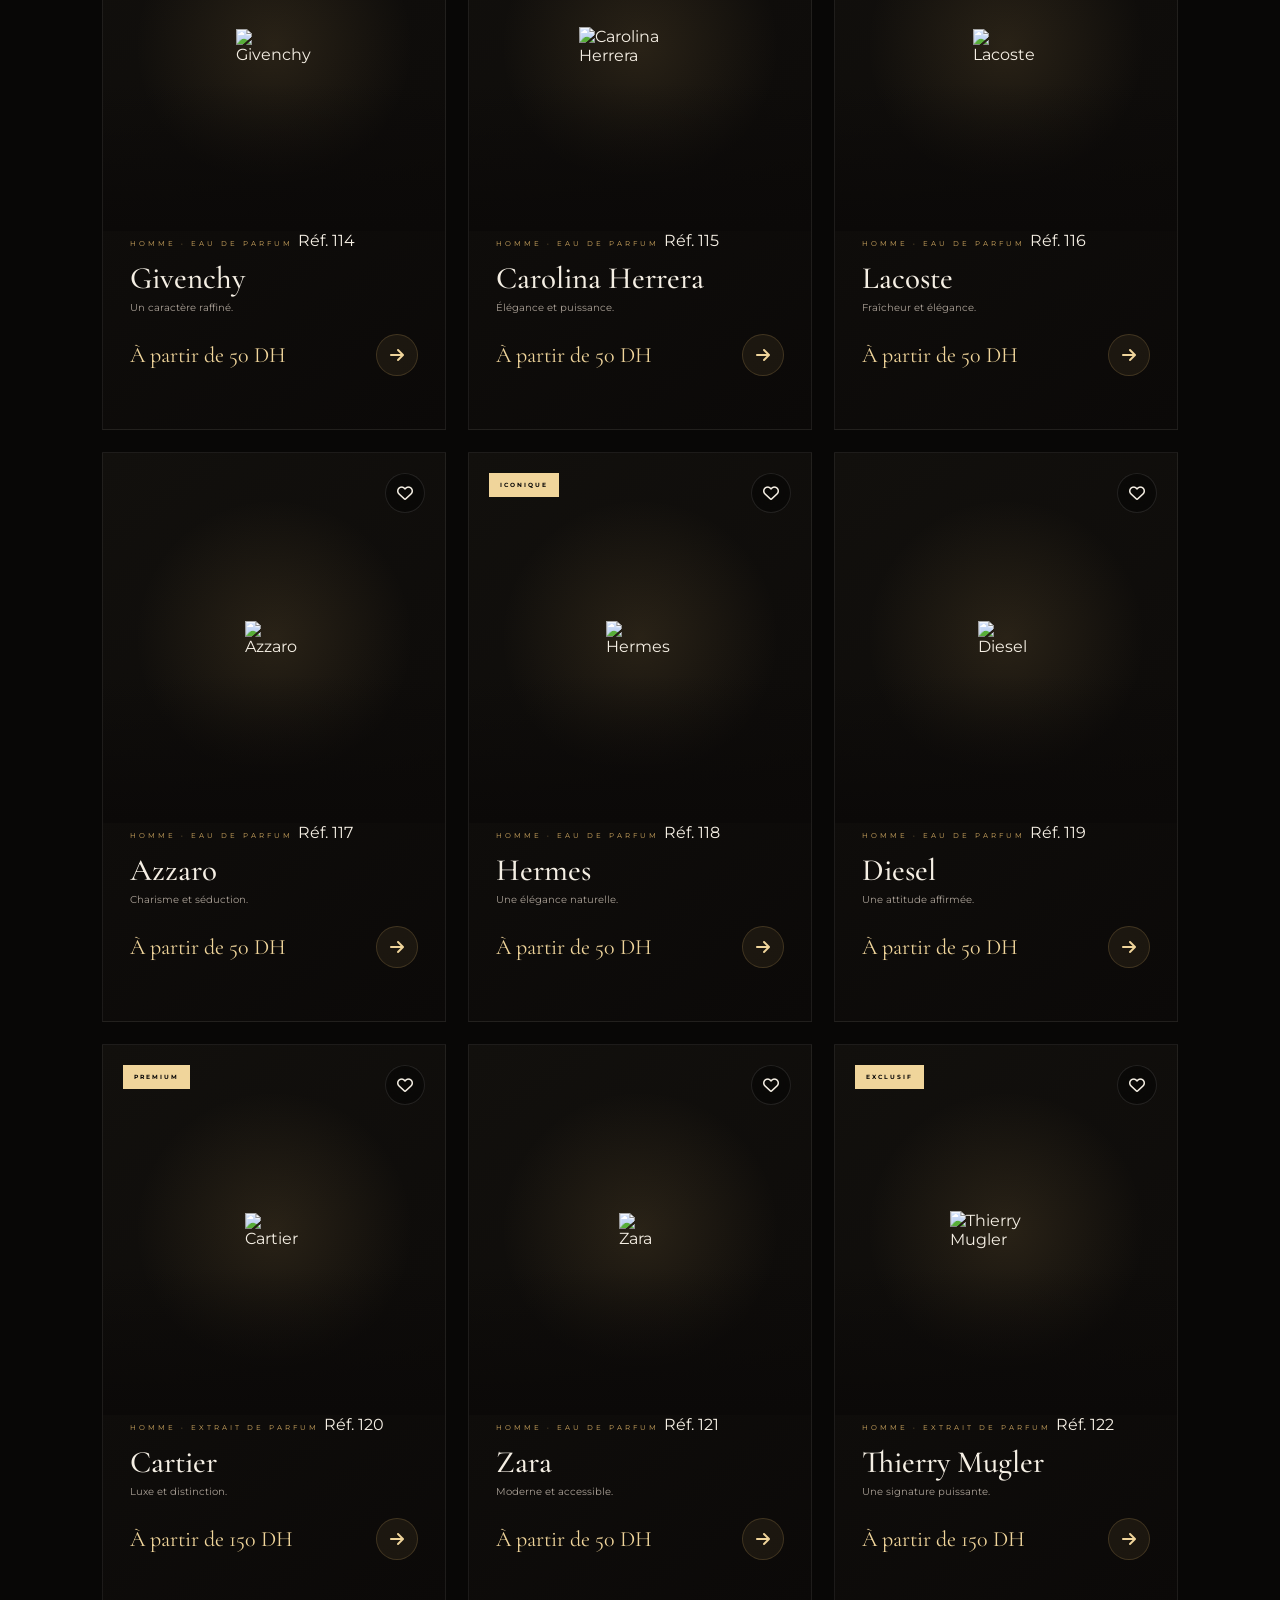
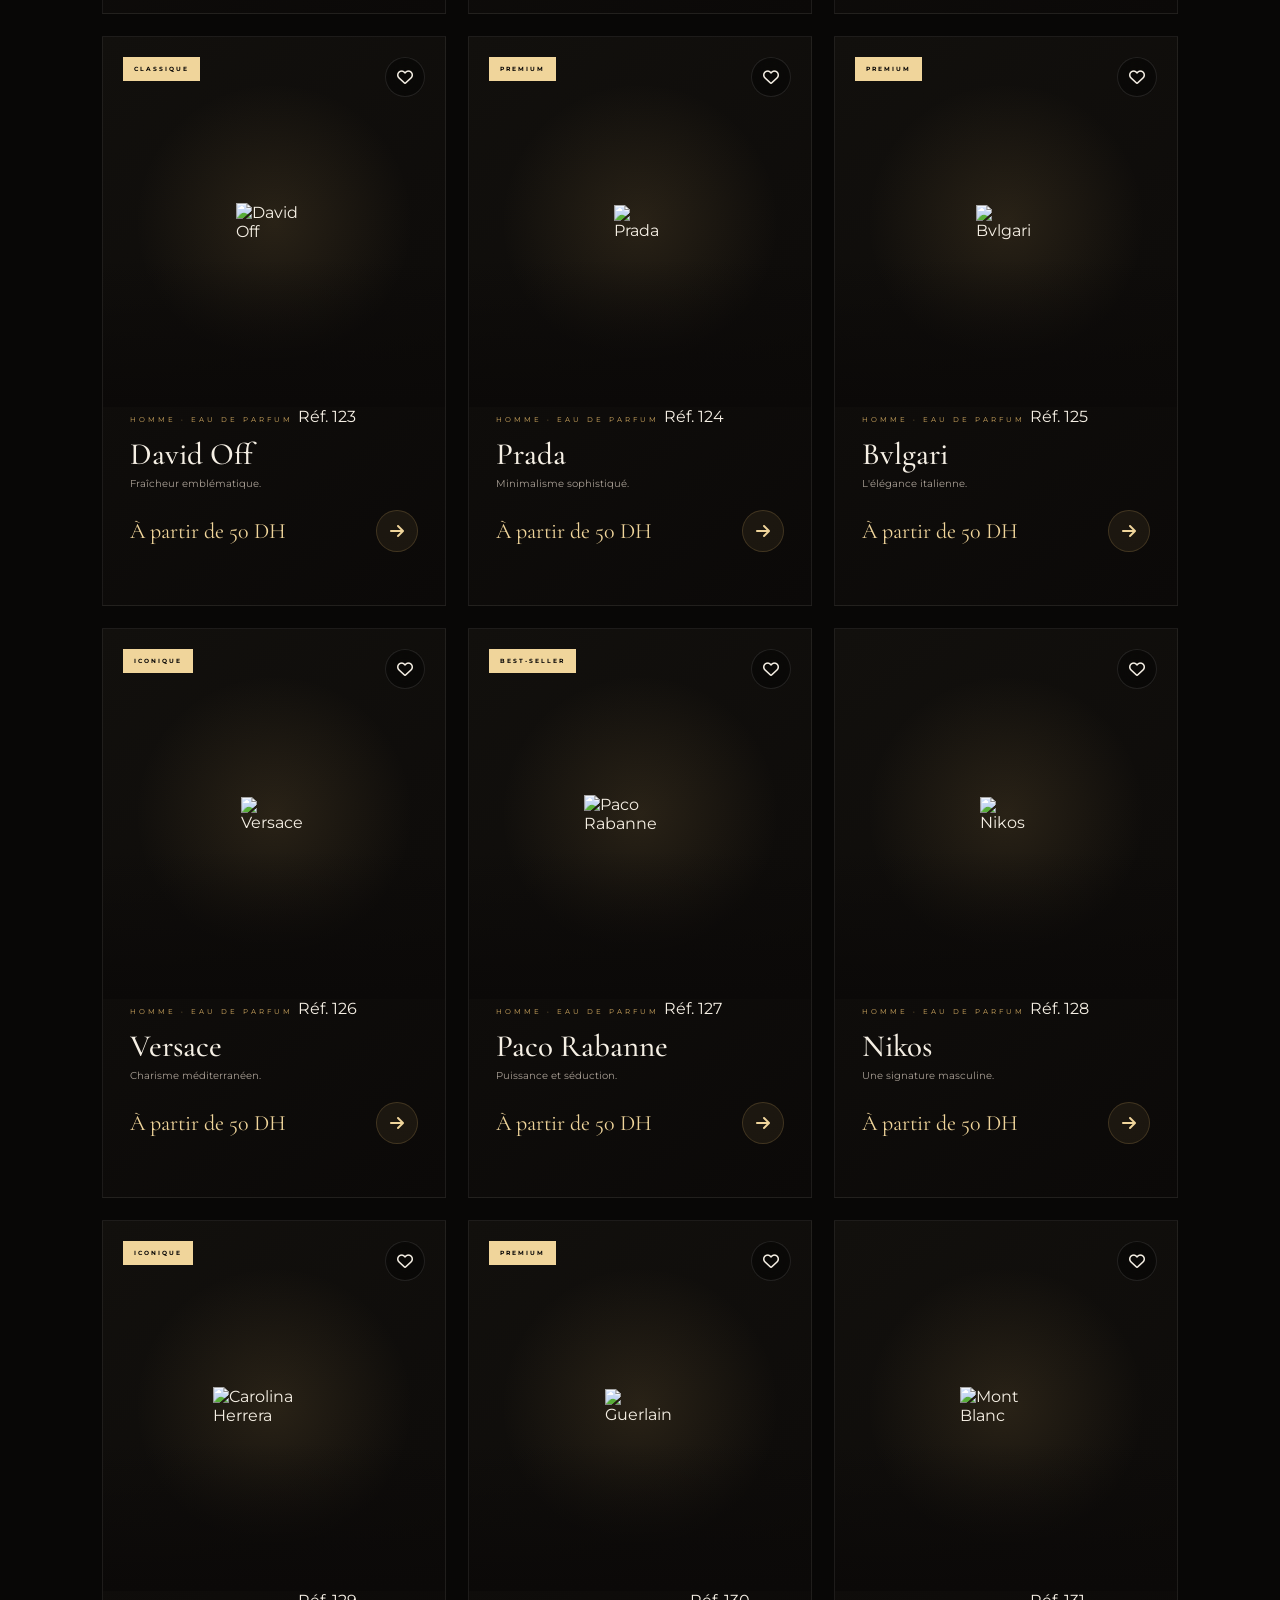
==== commit e9499a42: "Update index.html" ====
--- a/index.html
+++ b/index.html
@@ -662,7 +662,8 @@
     <img
         id="modalProductImage"
         class="modal-category-image"
-        src="parfum-femme.jpg"
+        src="F.jpg"
+         src="H.jpeg"
         alt="Parfum ÉLIXIR"
     >
 
--- a/style.css
+++ b/style.css
@@ -5449,3 +5449,101 @@
     }
 
 }
+/* =====================================================
+   IMAGE COMMUNE FEMME / HOMME — MODAL
+===================================================== */
+
+.modal-category-image {
+
+    display: block;
+
+    width: auto;
+    height: auto;
+
+    max-width: 90%;
+    max-height: 580px;
+
+    object-fit: contain;
+
+    margin: auto;
+
+    user-select: none;
+    -webkit-user-drag: none;
+
+    filter:
+        drop-shadow(
+            0 30px 35px rgba(0,0,0,.65)
+        );
+
+    opacity: 0;
+
+    transform:
+        scale(.88)
+        translateY(20px);
+
+    transition:
+        opacity .55s ease,
+        transform .65s cubic-bezier(.22,1,.36,1),
+        filter .55s ease;
+}
+
+
+/* Animation lorsque l'image apparaît */
+
+.modal-category-image.category-image-show {
+
+    opacity: 1;
+
+    transform:
+        scale(1)
+        translateY(0);
+
+}
+
+
+/* Effet très léger au survol */
+
+.modal-category-image:hover {
+
+    transform:
+        scale(1.025)
+        translateY(-4px);
+
+    filter:
+        drop-shadow(
+            0 40px 45px rgba(0,0,0,.75)
+        );
+
+}
+
+
+/* =====================================================
+   MOBILE
+===================================================== */
+
+@media (max-width: 700px) {
+
+    .modal-category-image {
+
+        max-width: 88%;
+        max-height: 330px;
+
+    }
+
+}
+
+
+/* =====================================================
+   PETITS TÉLÉPHONES
+===================================================== */
+
+@media (max-width: 400px) {
+
+    .modal-category-image {
+
+        max-width: 92%;
+        max-height: 280px;
+
+    }
+
+}
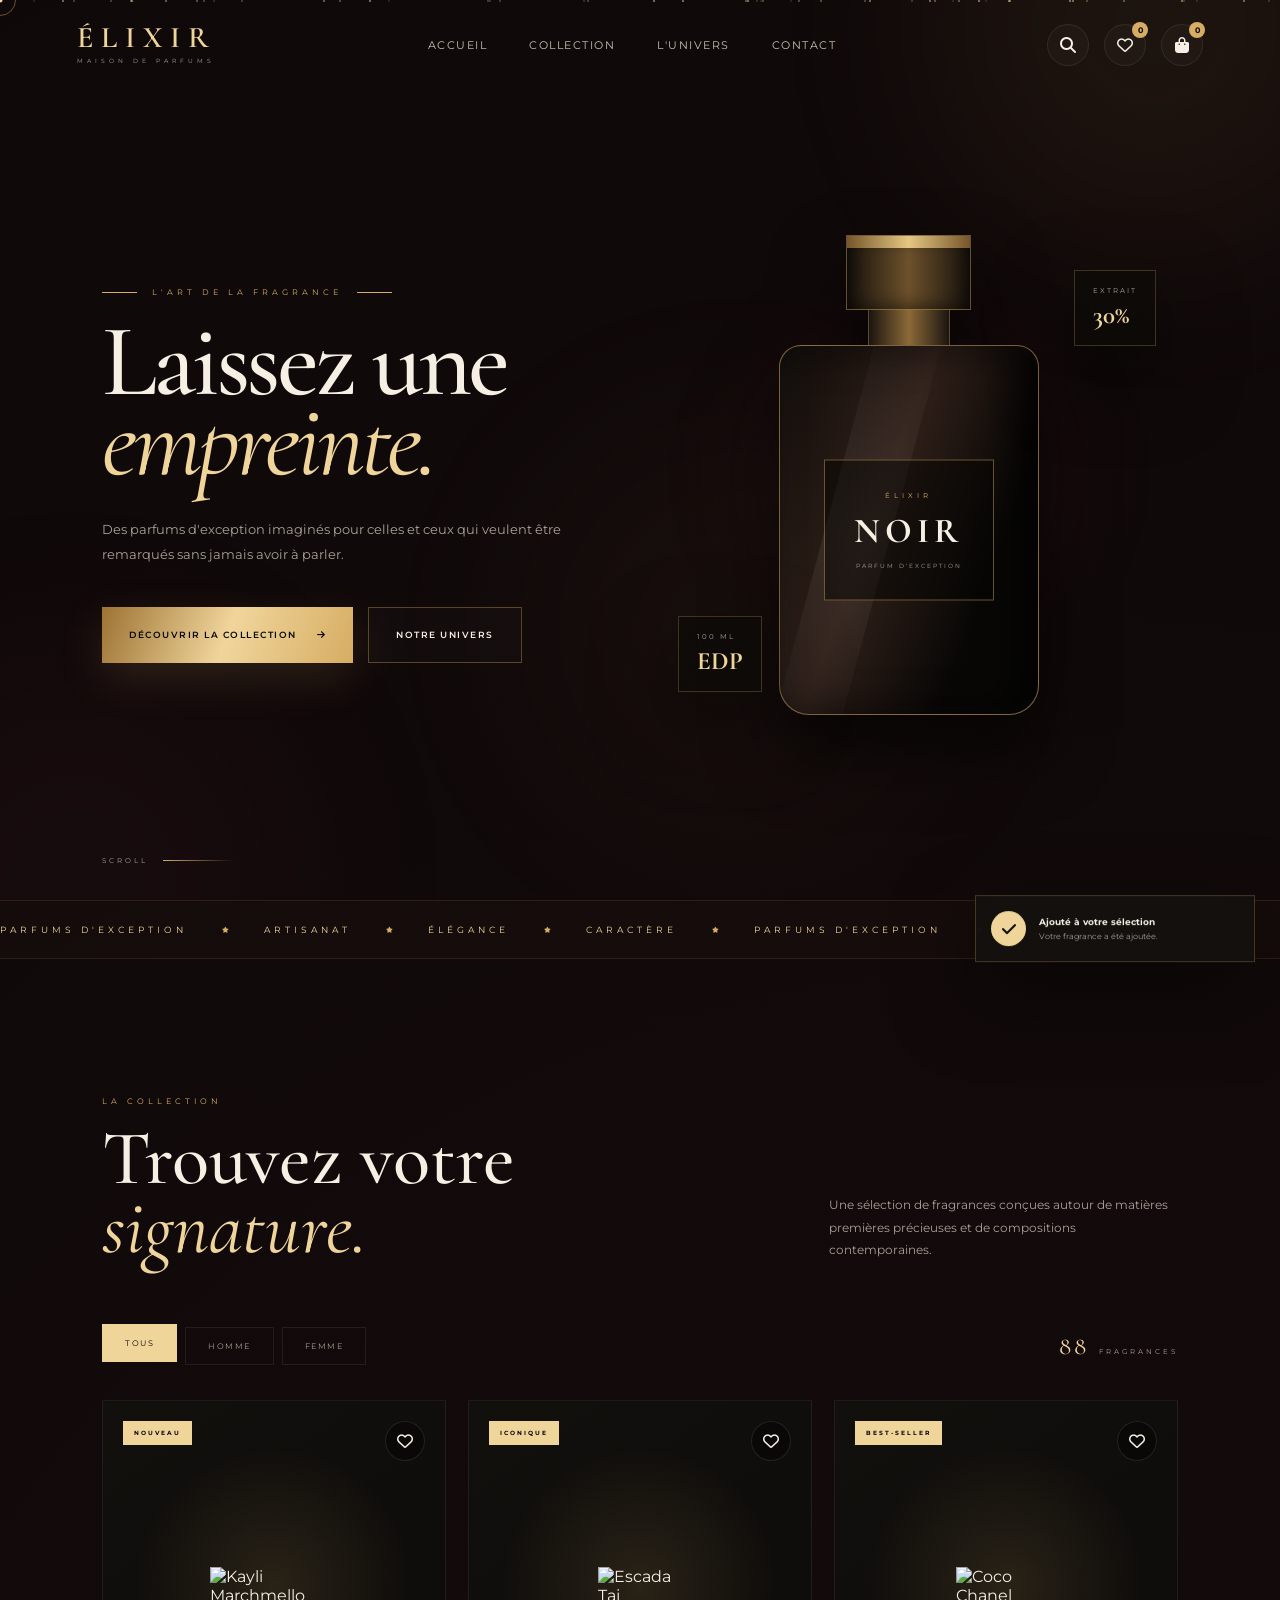
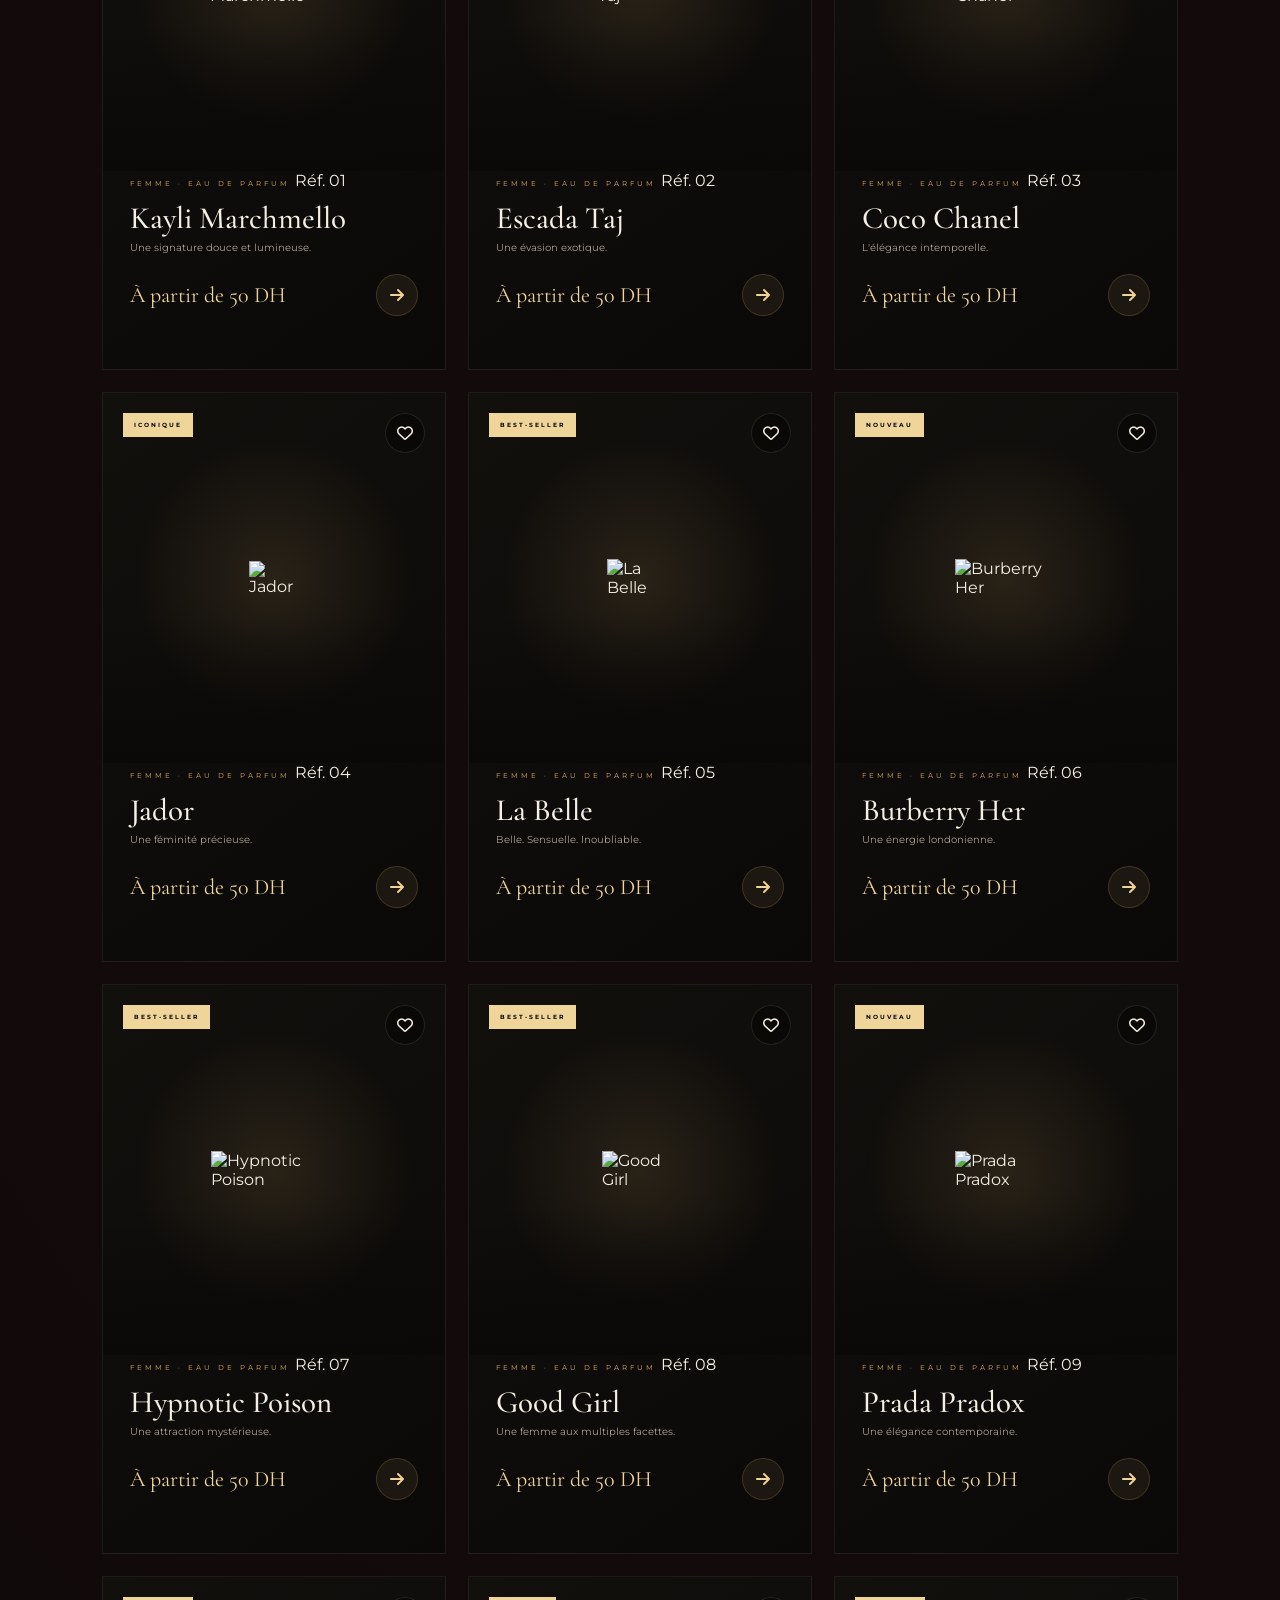
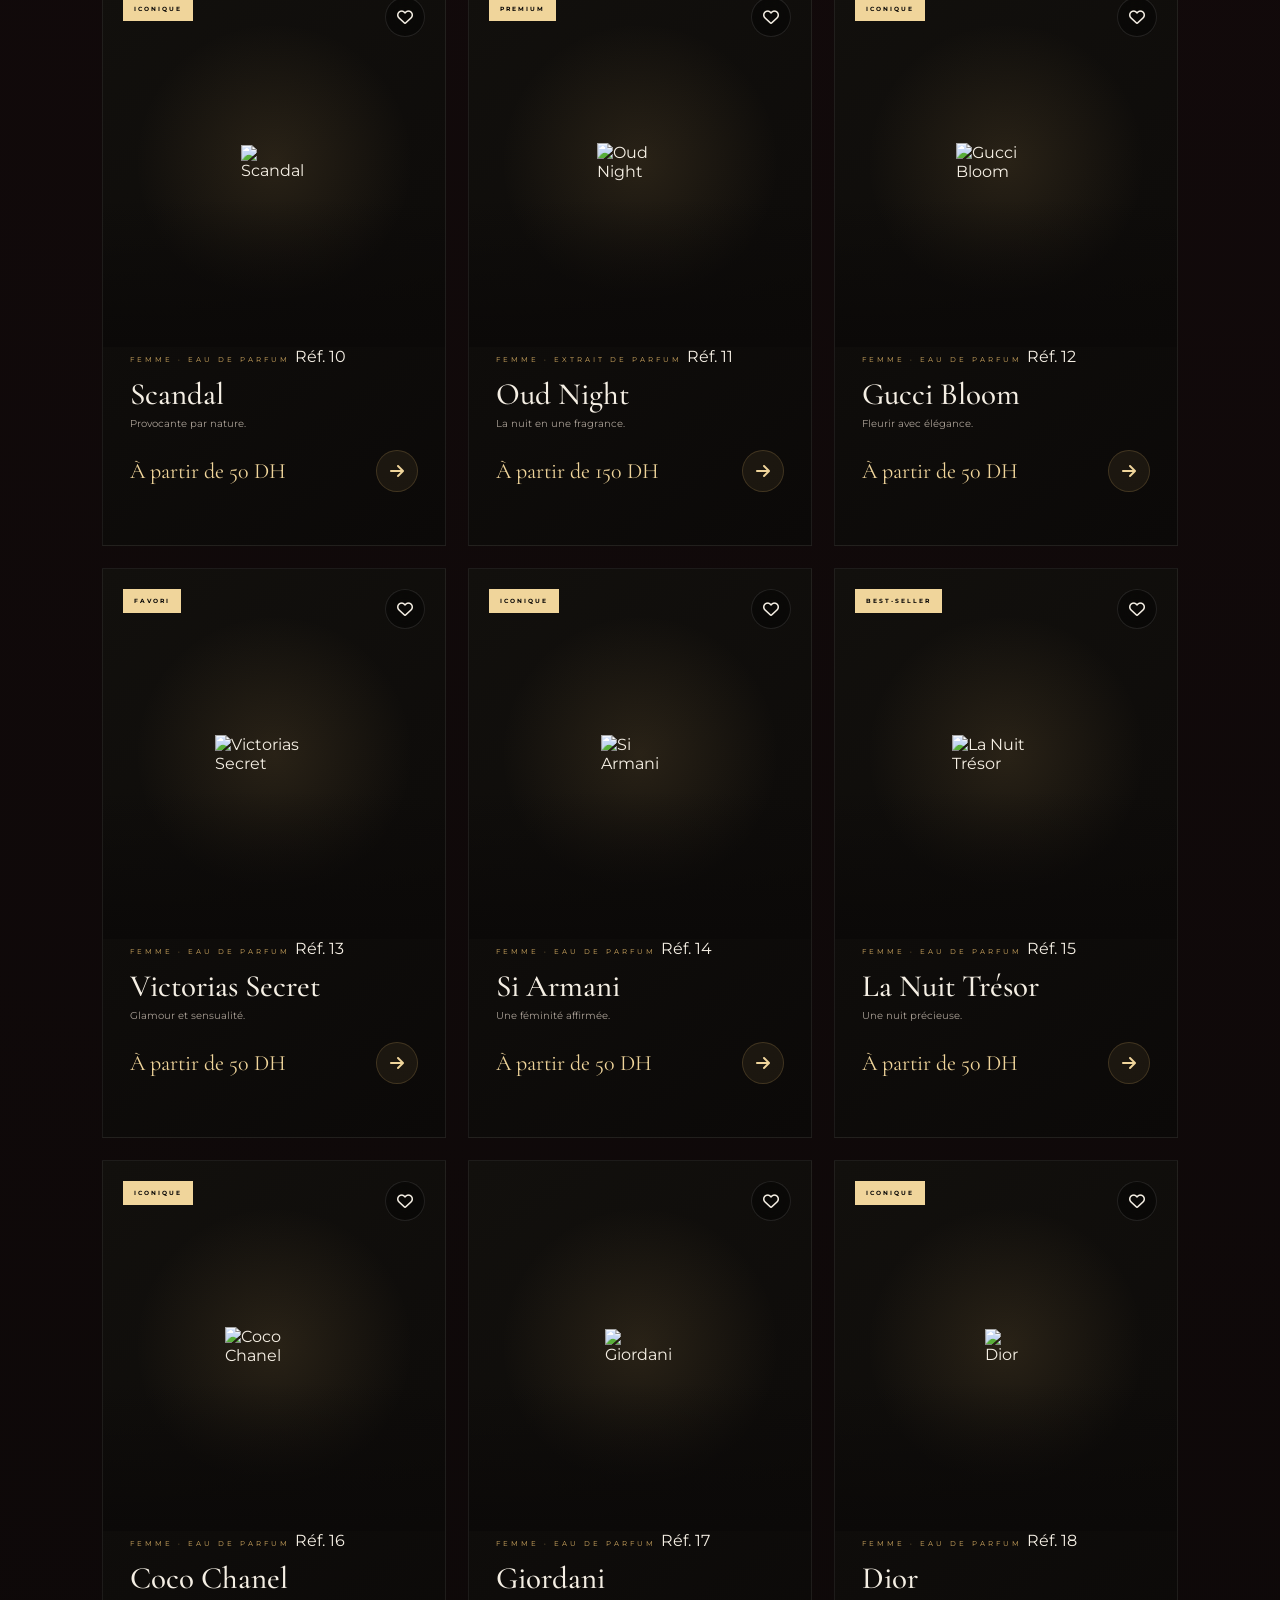
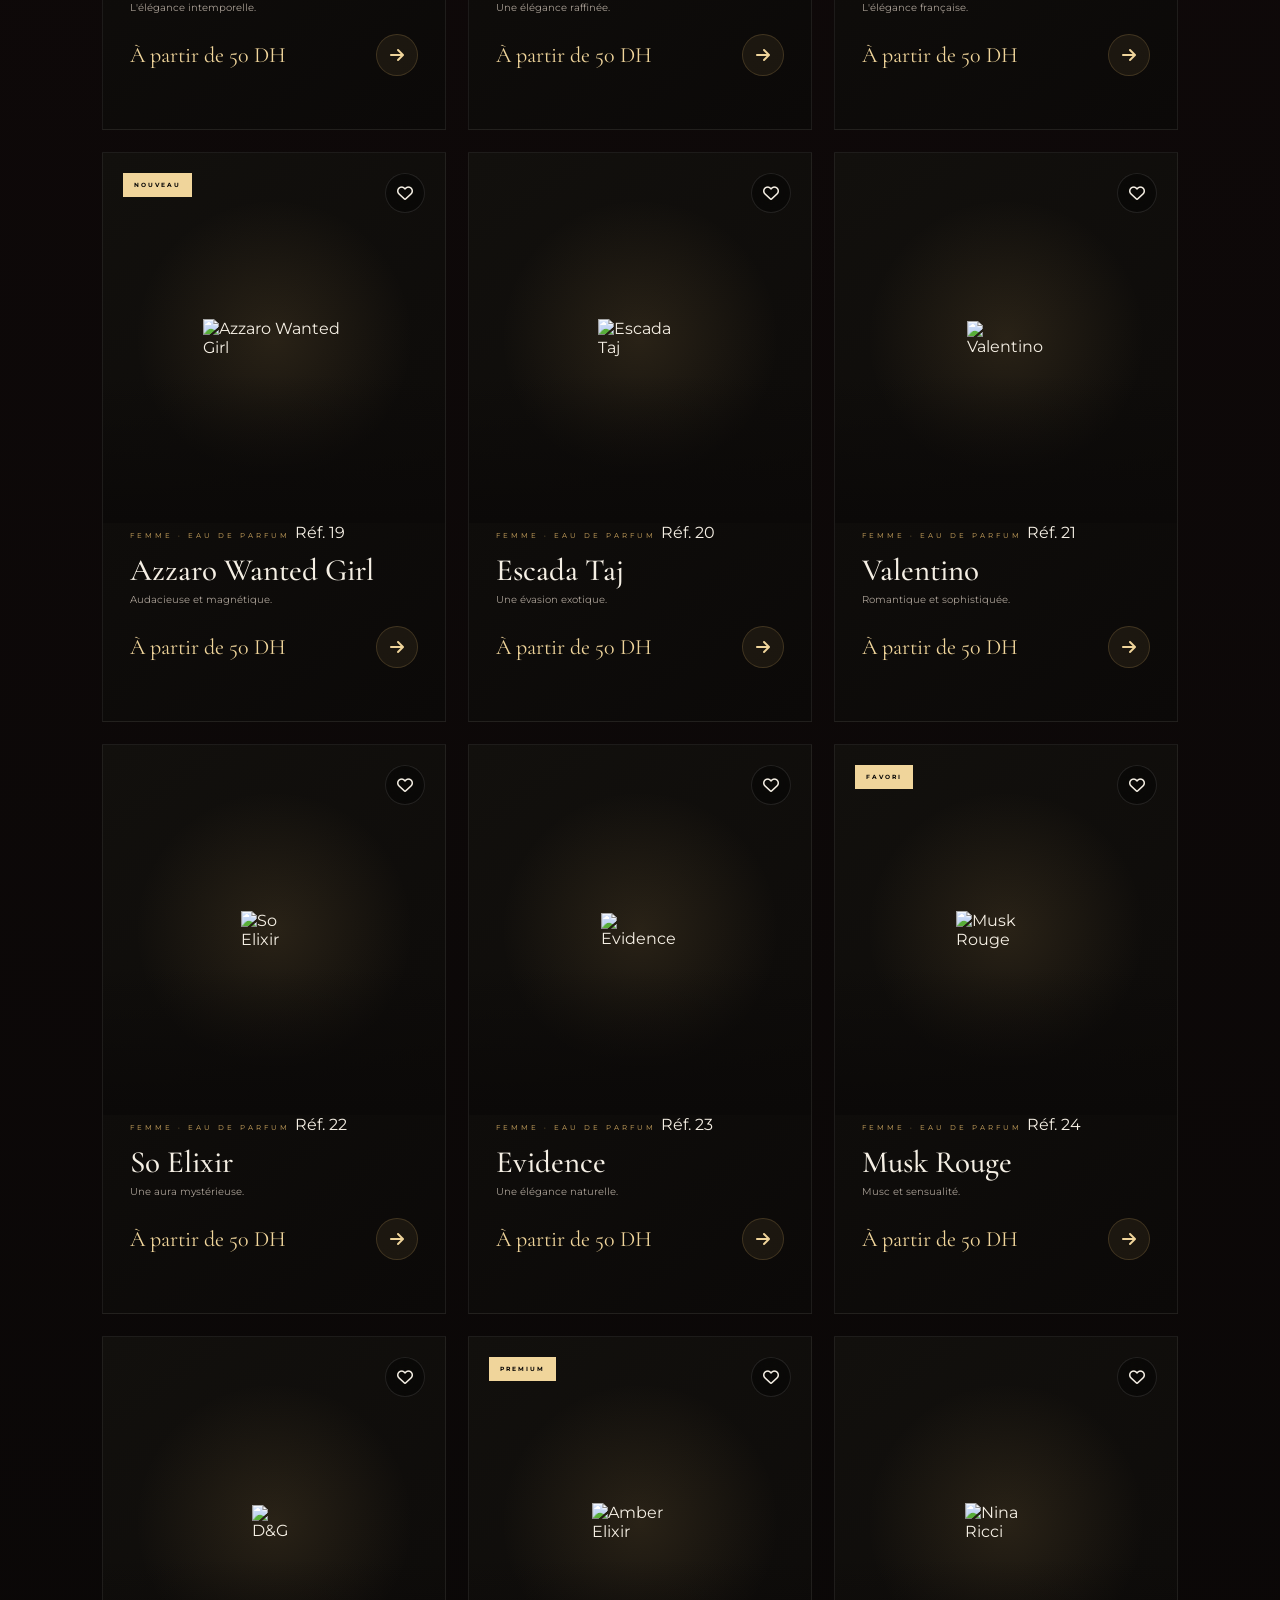
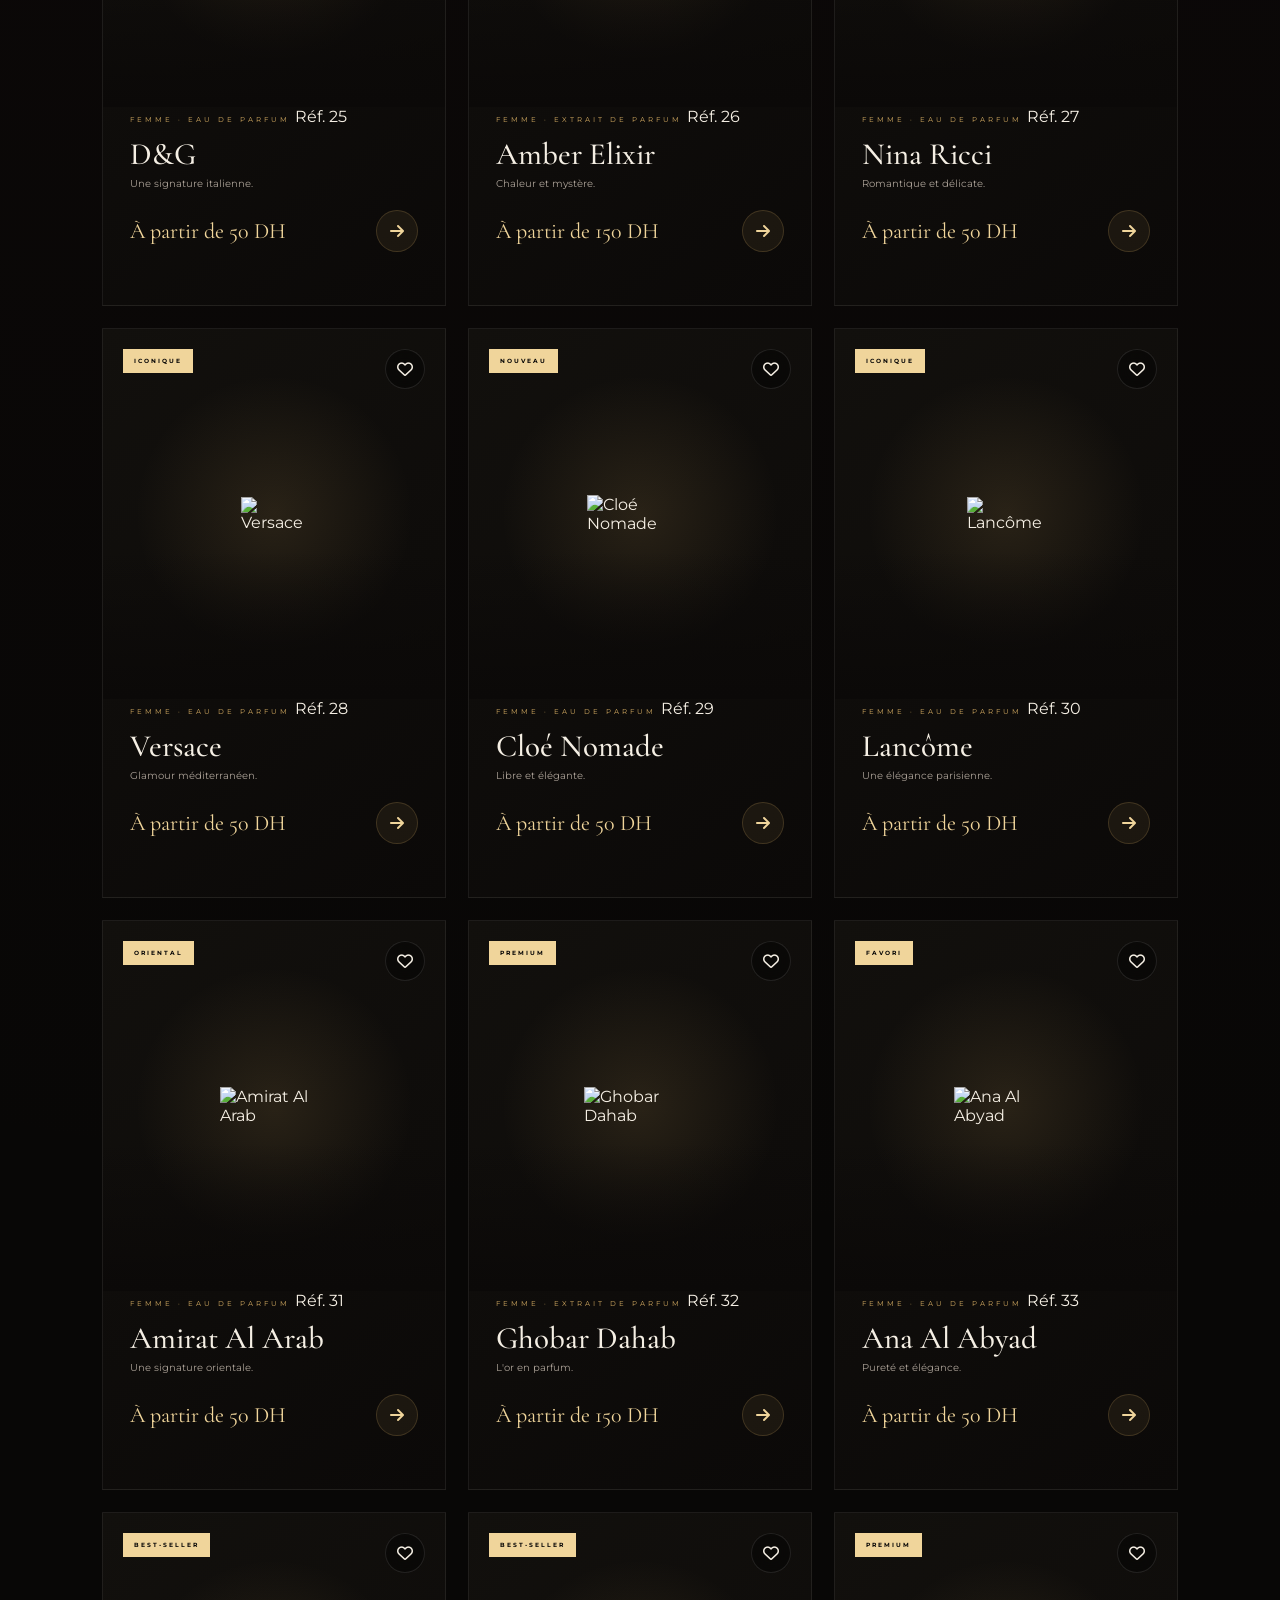
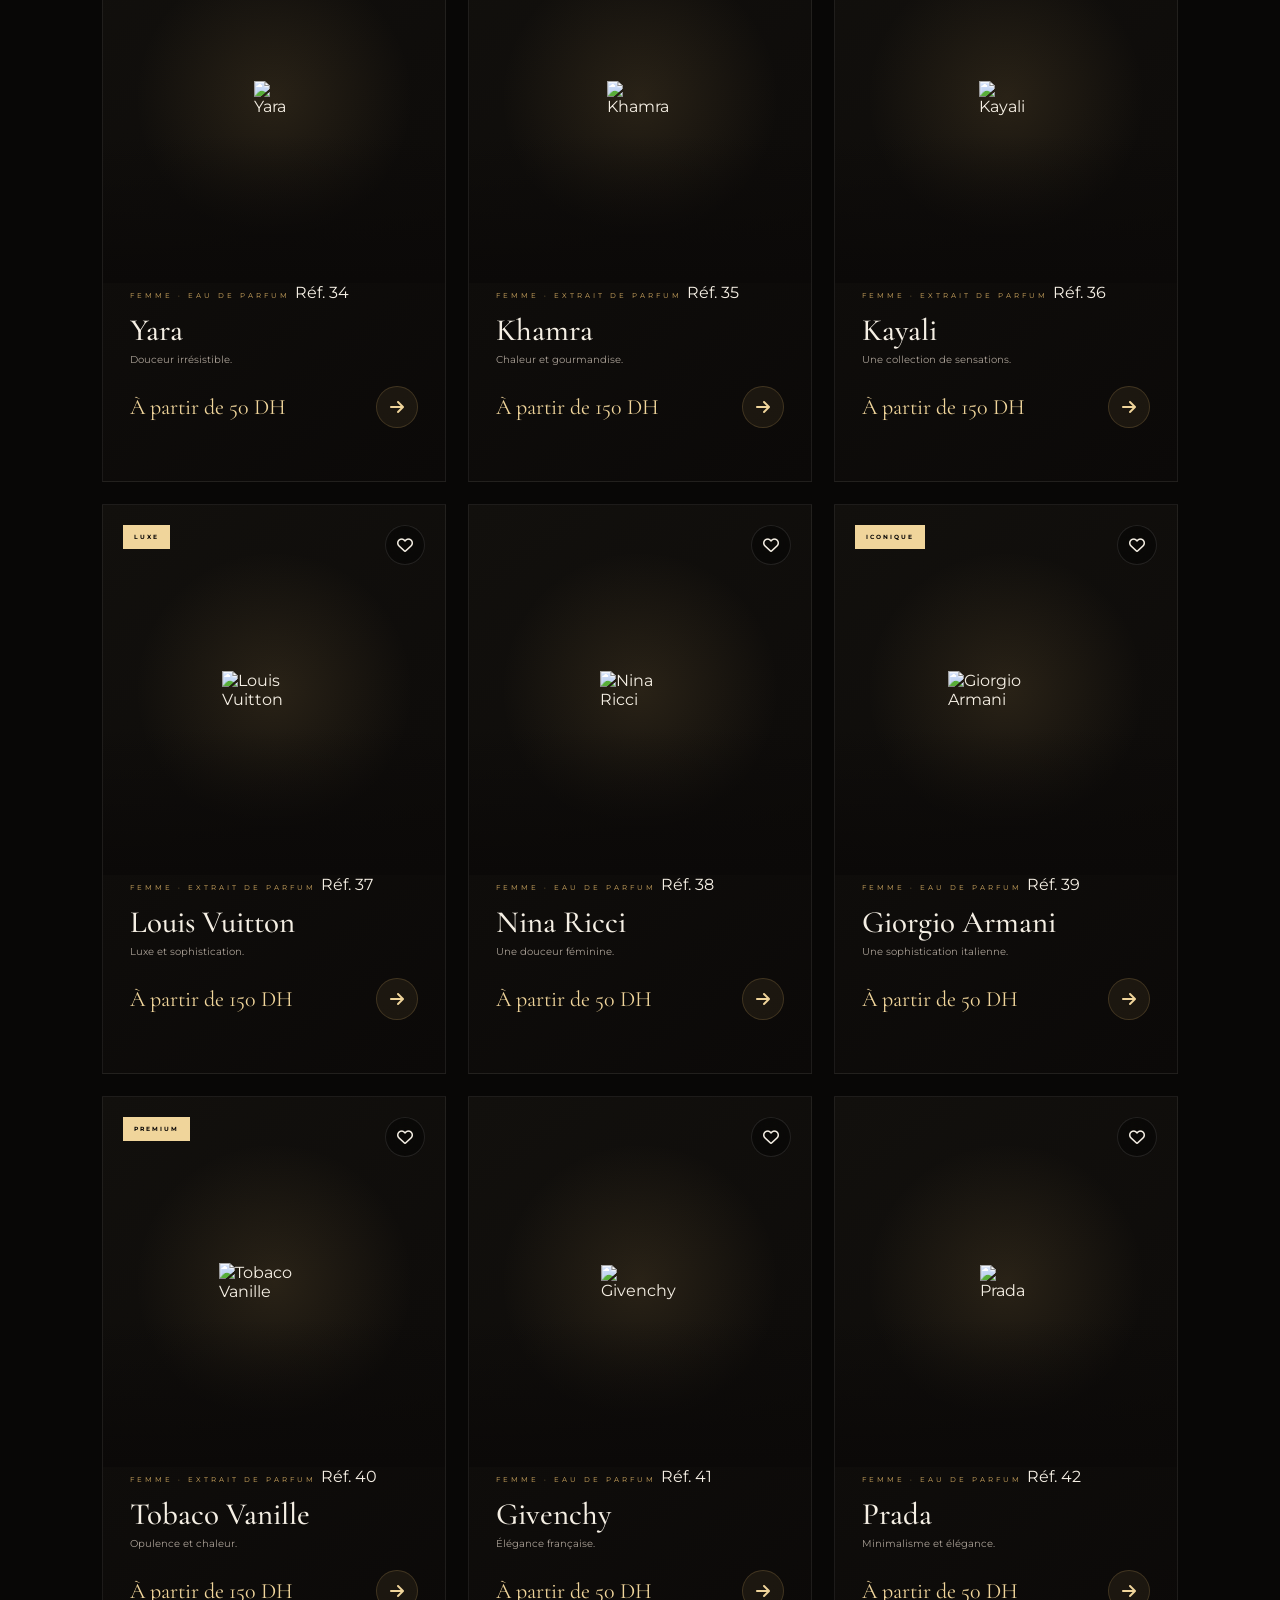
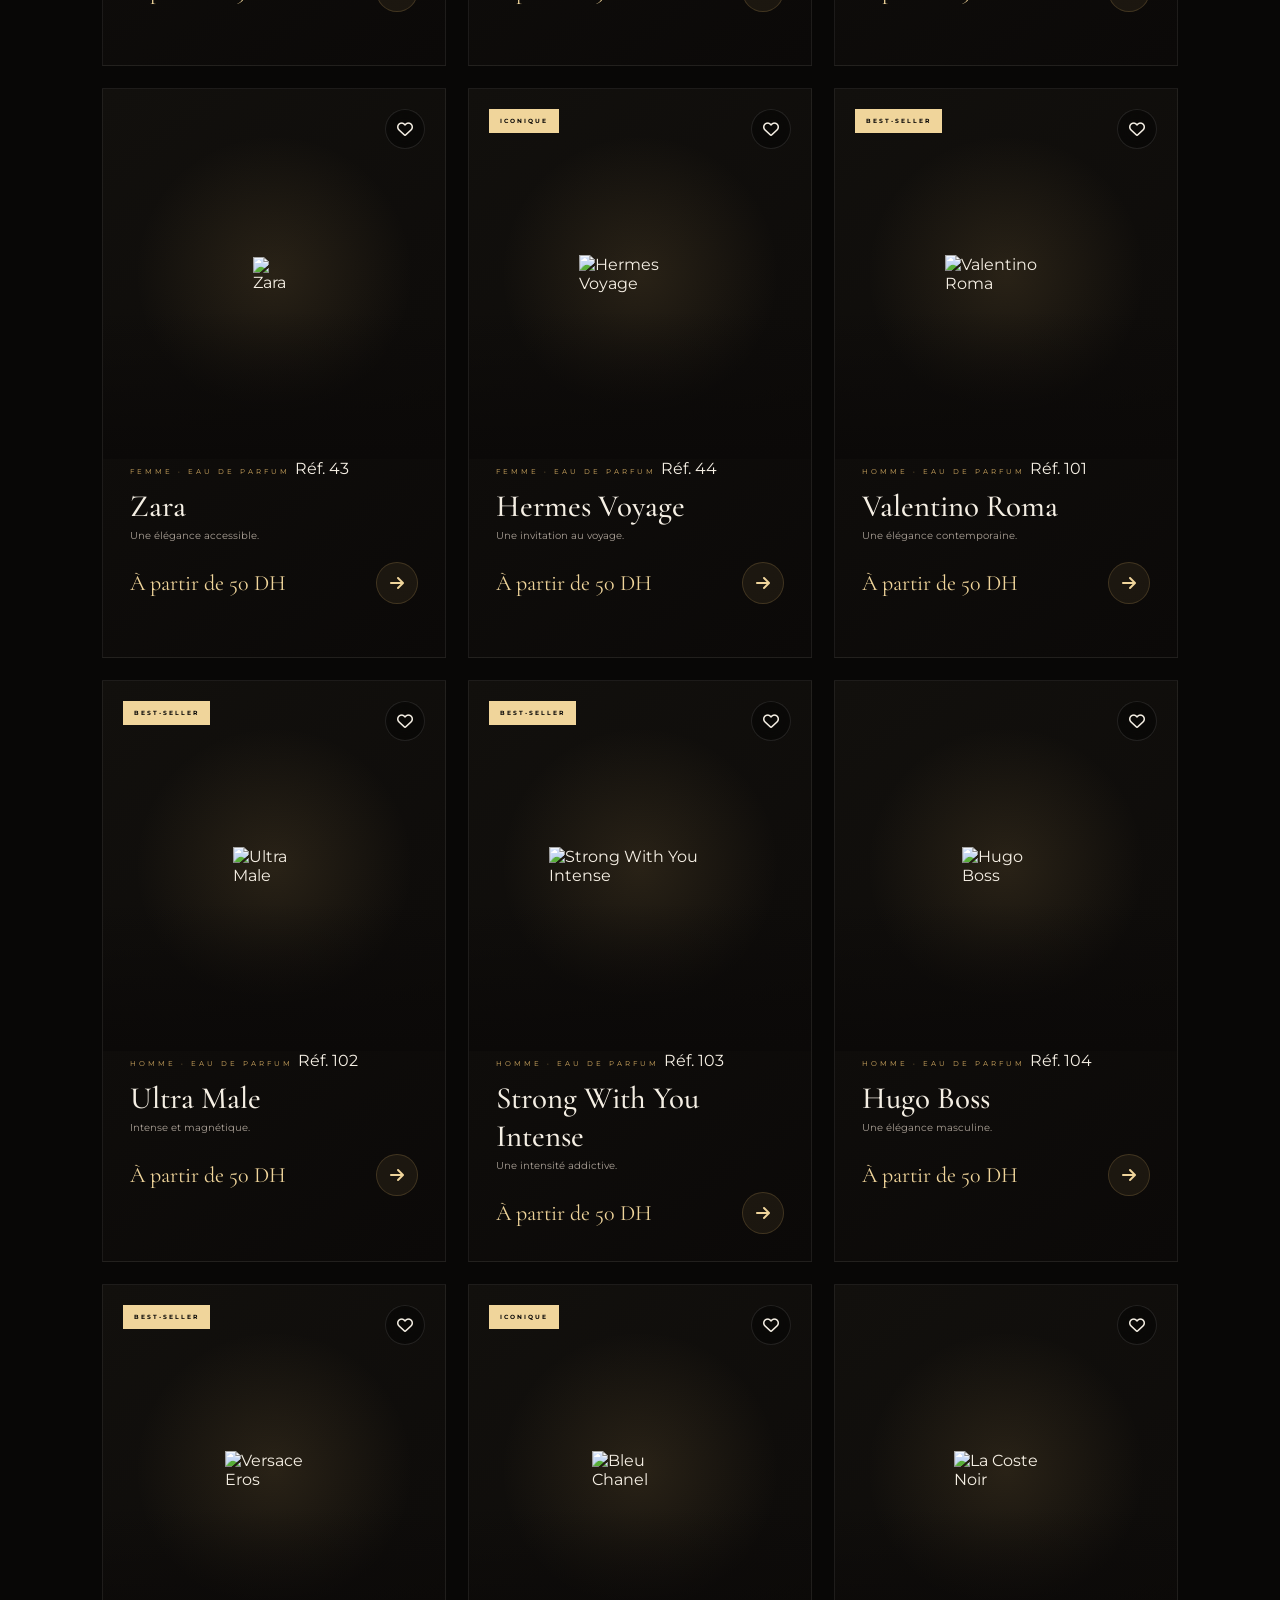
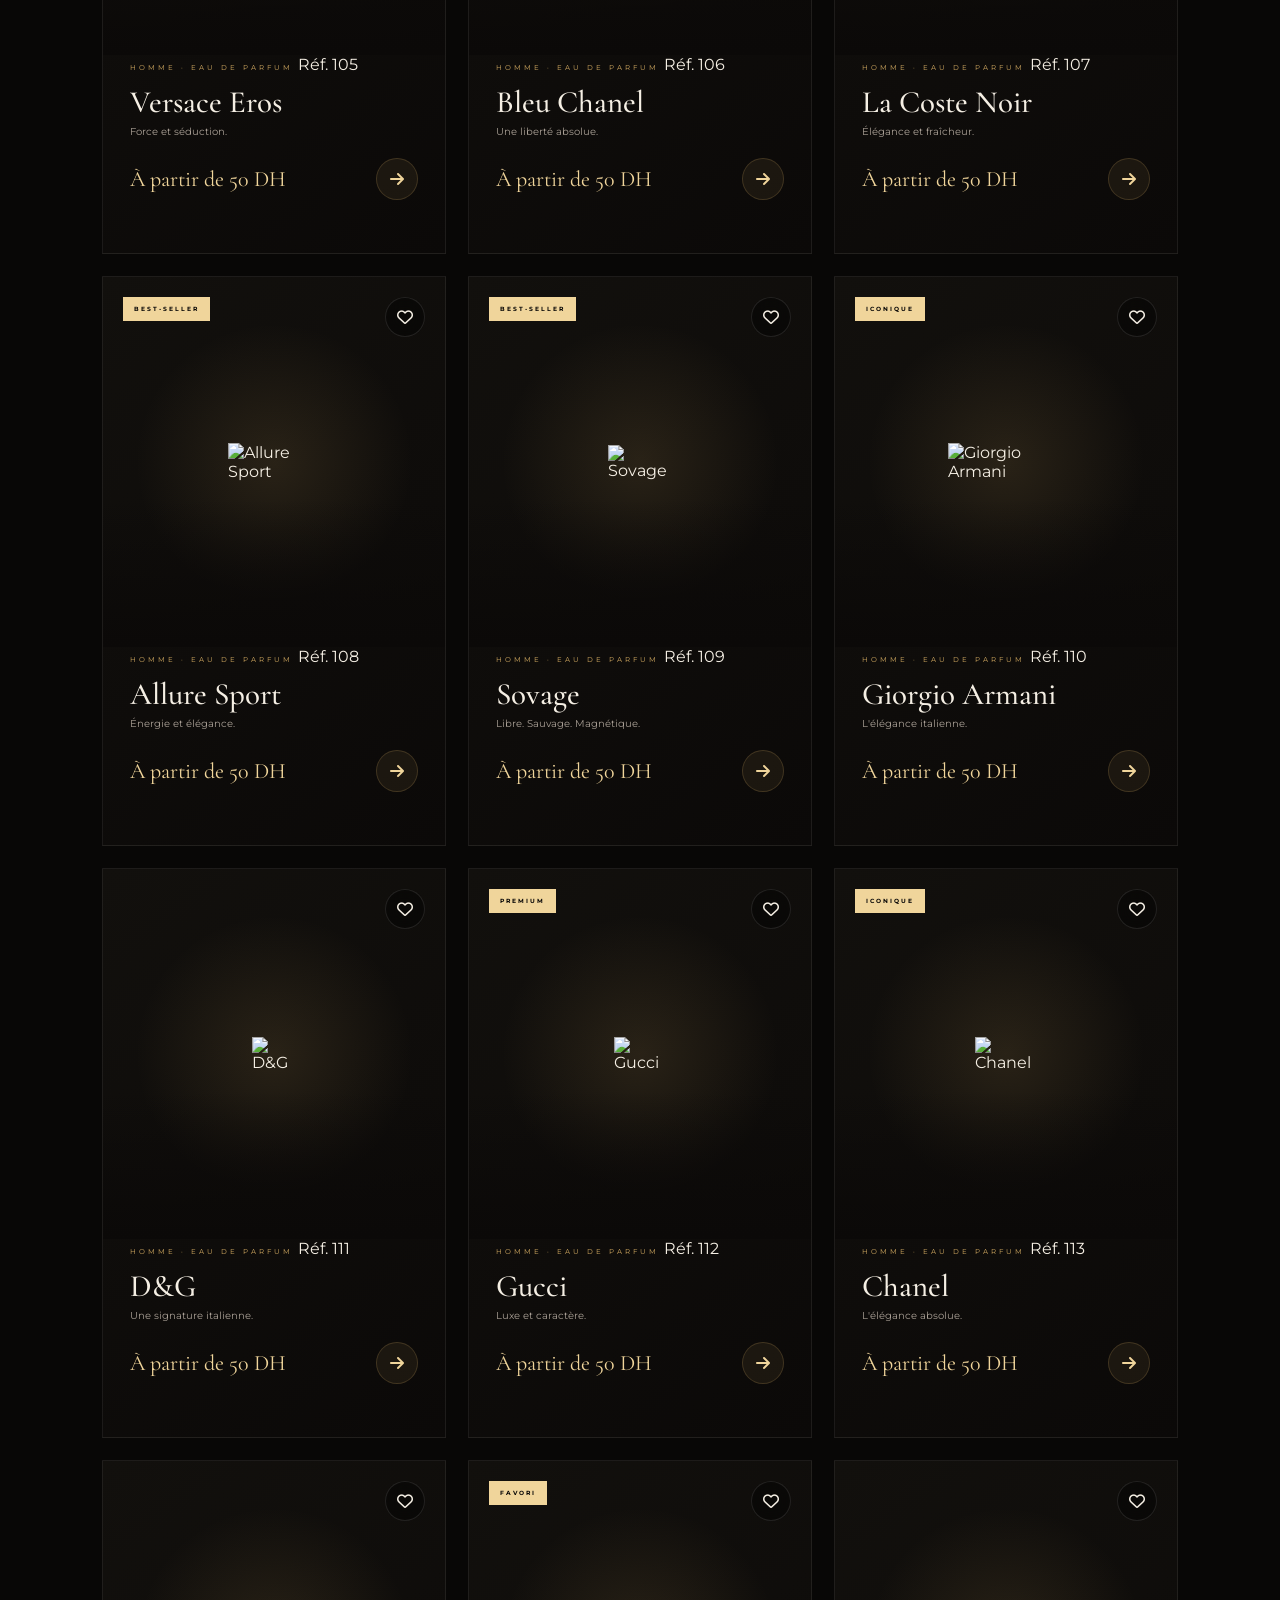
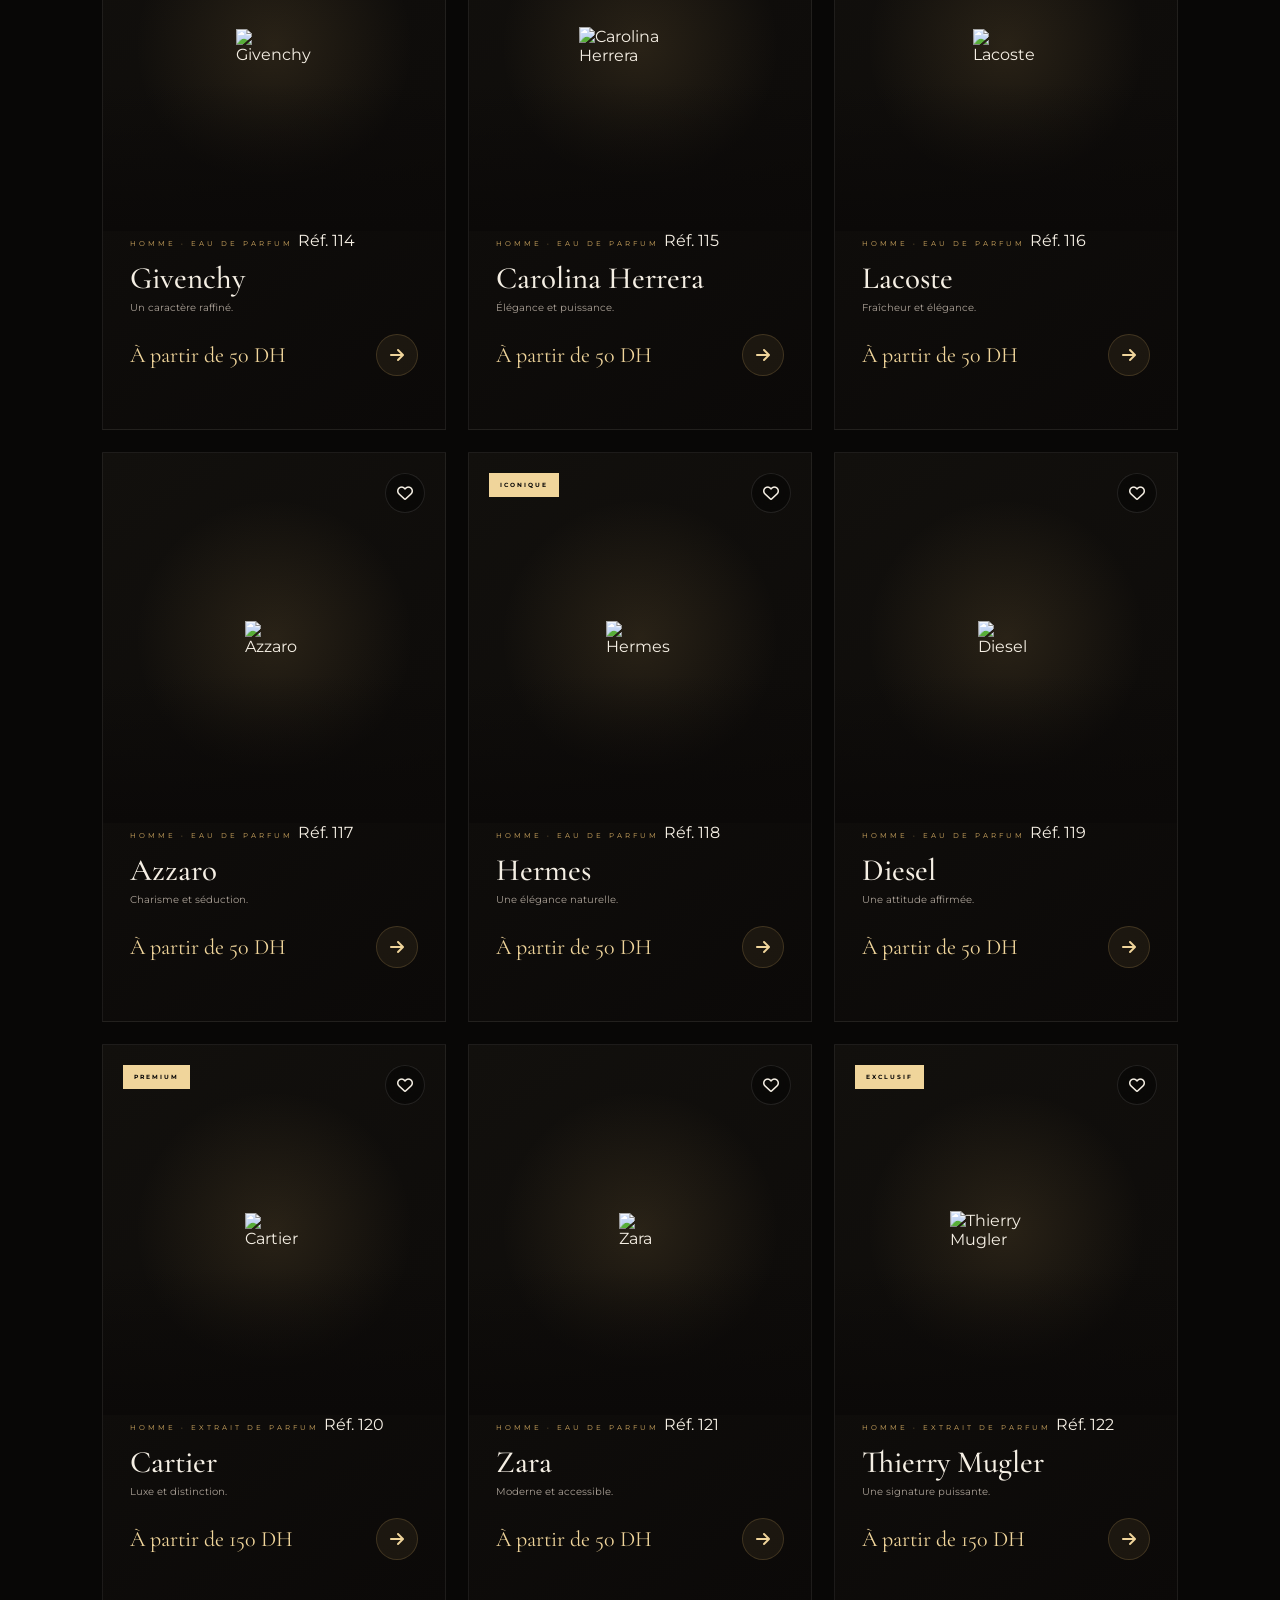
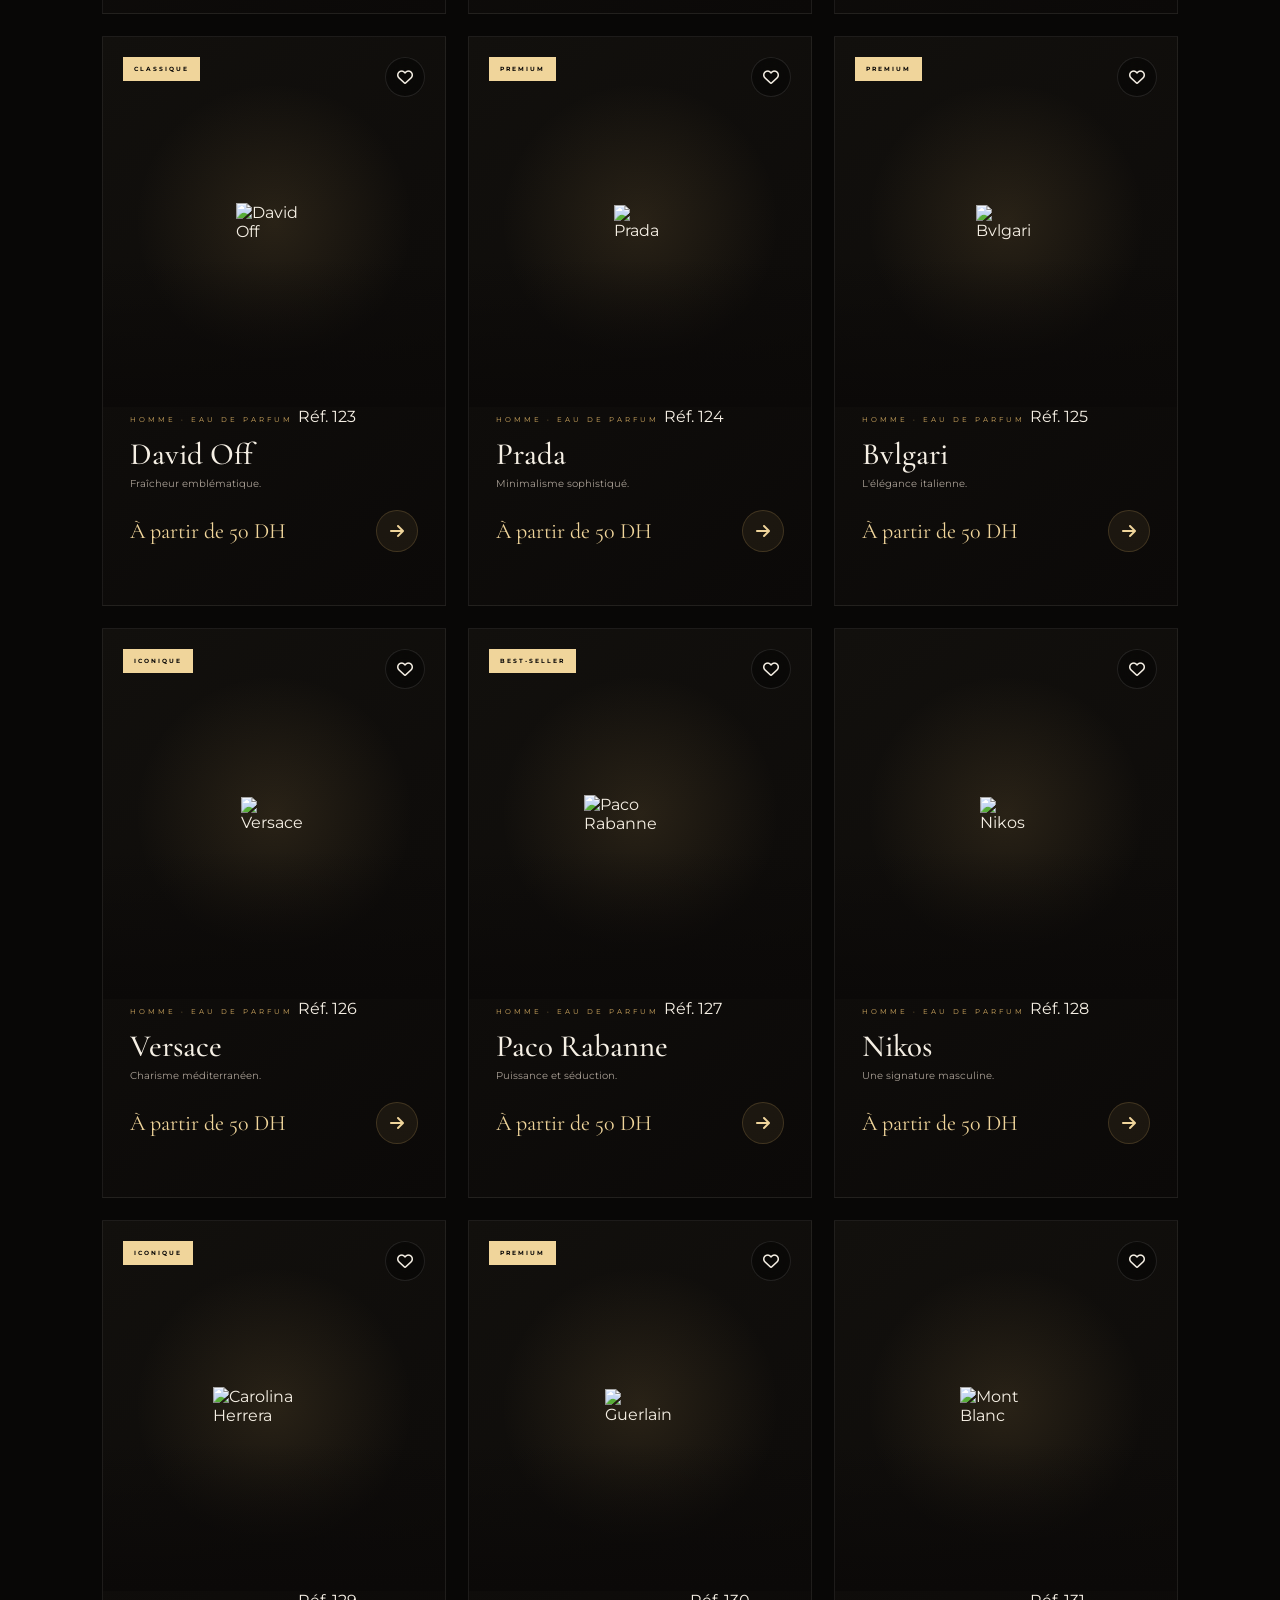
==== commit 65ec8fde: "Rename index (1).html to index.html" ====
--- a/index.html
+++ b/index.html
@@ -214,38 +214,45 @@
     </div>
 
 
- <!-- =====================================================
-     HERO PERFUME — VRAI FLACON
-===================================================== -->
-
-<div class="hero-perfume">
-
-    <div class="hero-glow"></div>
-
-    <div class="floating-card card-top">
-        <span>EXTRAIT</span>
-        <strong>30%</strong>
-    </div>
-
-    <!-- VRAI FLACON ARGENTÉ -->
-    <div class="real-perfume-bottle">
-
-        <div class="bottle-light"></div>
-
-        <img
-            src="pf.jpeg"
-            alt="AMRISHY — Flacon argenté"
-            class="real-bottle-image"
-        >
-
-    </div>
-
-    <div class="floating-card card-bottom">
-        <span>100 ML</span>
-        <strong>EDP</strong>
-    </div>
-
-</div>
+    <!-- HERO PERFUME -->
+
+    <div class="hero-perfume">
+
+        <div class="hero-glow"></div>
+
+        <div class="floating-card card-top">
+            <span>EXTRAIT</span>
+            <strong>30%</strong>
+        </div>
+
+        <div class="perfume-bottle hero-bottle">
+
+            <div class="bottle-cap">
+                <div class="cap-top"></div>
+            </div>
+
+            <div class="bottle-neck"></div>
+
+            <div class="bottle-body">
+
+                <div class="bottle-reflection"></div>
+
+                <div class="bottle-label">
+                    <small>ÉLIXIR</small>
+                    <strong>NOIR</strong>
+                    <span>PARFUM D'EXCEPTION</span>
+                </div>
+
+            </div>
+
+        </div>
+
+        <div class="floating-card card-bottom">
+            <span>100 ML</span>
+            <strong>EDP</strong>
+        </div>
+
+    </div>
 
 
     <div class="hero-scroll">
@@ -659,15 +666,27 @@
 
         <div class="modal-product-image">
 
-    <img
-        id="modalProductImage"
-        class="modal-category-image"
-        src="F.jpg"
-         src="H.jpeg"
-        alt="Parfum ÉLIXIR"
-    >
-
-</div>
+            <div class="modal-bottle" id="modalBottle">
+
+                <div class="modal-cap"></div>
+                <div class="modal-neck"></div>
+
+                <div class="modal-body">
+
+                    <div class="modal-label">
+
+                        <small>ÉLIXIR</small>
+                        <strong id="modalBottleName">
+                            NOIR
+                        </strong>
+
+                    </div>
+
+                </div>
+
+            </div>
+
+        </div>
 
 
         <div class="modal-product-info">
--- a/style.css
+++ b/style.css
@@ -5149,401 +5149,3 @@
         object-fit: cover !important;
     }
 }
-/* =====================================================
-   ÉLIXIR — VRAI FLACON ARGENTÉ
-===================================================== */
-
-.real-perfume-bottle {
-    position: relative;
-
-    width: 360px;
-    height: 560px;
-
-    display: flex;
-    align-items: center;
-    justify-content: center;
-
-    z-index: 5;
-
-    animation:
-        realBottleFloat 5.5s
-        ease-in-out
-        infinite;
-
-    filter:
-        drop-shadow(
-            0 35px 35px
-            rgba(0,0,0,.70)
-        );
-}
-
-
-/* IMAGE RÉELLE DU FLACON */
-
-.real-bottle-image {
-
-    display: block;
-
-    width: 100%;
-    height: 100%;
-
-    object-fit: contain;
-
-    user-select: none;
-    pointer-events: none;
-
-    -webkit-user-drag: none;
-
-    transform-origin: center center;
-
-    animation:
-        realBottleBreath 5.5s
-        ease-in-out
-        infinite;
-}
-
-
-/* LUMIÈRE DERRIÈRE LE FLACON */
-
-.real-perfume-bottle::before {
-
-    content: "";
-
-    position: absolute;
-
-    width: 360px;
-    height: 360px;
-
-    border-radius: 50%;
-
-    background:
-        radial-gradient(
-            circle,
-            rgba(255,255,255,.20) 0%,
-            rgba(214,173,99,.15) 30%,
-            rgba(214,173,99,.06) 50%,
-            transparent 72%
-        );
-
-    filter: blur(25px);
-
-    z-index: -2;
-
-    animation:
-        bottleAura 4.5s
-        ease-in-out
-        infinite;
-}
-
-
-/* REFLET DE LUMIÈRE */
-
-.bottle-light {
-
-    position: absolute;
-
-    width: 55px;
-    height: 430px;
-
-    left: 50%;
-
-    top: 50%;
-
-    transform:
-        translate(-50%, -50%)
-        rotate(14deg);
-
-    background:
-        linear-gradient(
-            90deg,
-            transparent,
-            rgba(255,255,255,.18),
-            rgba(255,255,255,.45),
-            rgba(255,255,255,.12),
-            transparent
-        );
-
-    filter: blur(10px);
-
-    opacity: .35;
-
-    z-index: 2;
-
-    pointer-events: none;
-
-    animation:
-        bottleReflection 4s
-        ease-in-out
-        infinite;
-}
-
-
-/* =====================================================
-   ANIMATION PRINCIPALE
-===================================================== */
-
-@keyframes realBottleFloat {
-
-    0% {
-        transform:
-            translateY(0)
-            rotate(-2deg)
-            scale(1);
-    }
-
-    25% {
-        transform:
-            translateY(-10px)
-            rotate(-1deg)
-            scale(1.015);
-    }
-
-    50% {
-        transform:
-            translateY(-24px)
-            rotate(2deg)
-            scale(1.025);
-    }
-
-    75% {
-        transform:
-            translateY(-10px)
-            rotate(1deg)
-            scale(1.015);
-    }
-
-    100% {
-        transform:
-            translateY(0)
-            rotate(-2deg)
-            scale(1);
-    }
-
-}
-
-
-/* PETIT MOUVEMENT DU FLACON */
-
-@keyframes realBottleBreath {
-
-    0%,100% {
-        transform:
-            scale(1)
-            rotate(0deg);
-    }
-
-    50% {
-        transform:
-            scale(1.018)
-            rotate(.5deg);
-    }
-
-}
-
-
-/* HALO */
-
-@keyframes bottleAura {
-
-    0%,100% {
-        opacity: .45;
-        transform:
-            translate(-50%, -50%)
-            scale(.90);
-    }
-
-    50% {
-        opacity: .85;
-        transform:
-            translate(-50%, -50%)
-            scale(1.08);
-    }
-
-}
-
-
-/* REFLET QUI PASSE */
-
-@keyframes bottleReflection {
-
-    0% {
-        opacity: 0;
-        transform:
-            translate(-160%, -50%)
-            rotate(14deg);
-    }
-
-    25% {
-        opacity: .15;
-    }
-
-    50% {
-        opacity: .50;
-    }
-
-    75% {
-        opacity: .15;
-    }
-
-    100% {
-        opacity: 0;
-        transform:
-            translate(160%, -50%)
-            rotate(14deg);
-    }
-
-}
-
-
-/* =====================================================
-   MOBILE
-===================================================== */
-
-@media (max-width: 900px) {
-
-    .real-perfume-bottle {
-
-        width: 300px;
-        height: 480px;
-
-    }
-
-}
-
-
-@media (max-width: 600px) {
-
-    .real-perfume-bottle {
-
-        width: 240px;
-        height: 400px;
-
-        margin-top: 10px;
-
-    }
-
-    .real-perfume-bottle::before {
-
-        width: 260px;
-        height: 260px;
-
-    }
-
-    .bottle-light {
-
-        width: 35px;
-        height: 300px;
-
-    }
-
-}
-
-
-@media (max-width: 400px) {
-
-    .real-perfume-bottle {
-
-        width: 210px;
-        height: 350px;
-
-    }
-
-}
-/* =====================================================
-   IMAGE COMMUNE FEMME / HOMME — MODAL
-===================================================== */
-
-.modal-category-image {
-
-    display: block;
-
-    width: auto;
-    height: auto;
-
-    max-width: 90%;
-    max-height: 580px;
-
-    object-fit: contain;
-
-    margin: auto;
-
-    user-select: none;
-    -webkit-user-drag: none;
-
-    filter:
-        drop-shadow(
-            0 30px 35px rgba(0,0,0,.65)
-        );
-
-    opacity: 0;
-
-    transform:
-        scale(.88)
-        translateY(20px);
-
-    transition:
-        opacity .55s ease,
-        transform .65s cubic-bezier(.22,1,.36,1),
-        filter .55s ease;
-}
-
-
-/* Animation lorsque l'image apparaît */
-
-.modal-category-image.category-image-show {
-
-    opacity: 1;
-
-    transform:
-        scale(1)
-        translateY(0);
-
-}
-
-
-/* Effet très léger au survol */
-
-.modal-category-image:hover {
-
-    transform:
-        scale(1.025)
-        translateY(-4px);
-
-    filter:
-        drop-shadow(
-            0 40px 45px rgba(0,0,0,.75)
-        );
-
-}
-
-
-/* =====================================================
-   MOBILE
-===================================================== */
-
-@media (max-width: 700px) {
-
-    .modal-category-image {
-
-        max-width: 88%;
-        max-height: 330px;
-
-    }
-
-}
-
-
-/* =====================================================
-   PETITS TÉLÉPHONES
-===================================================== */
-
-@media (max-width: 400px) {
-
-    .modal-category-image {
-
-        max-width: 92%;
-        max-height: 280px;
-
-    }
-
-}
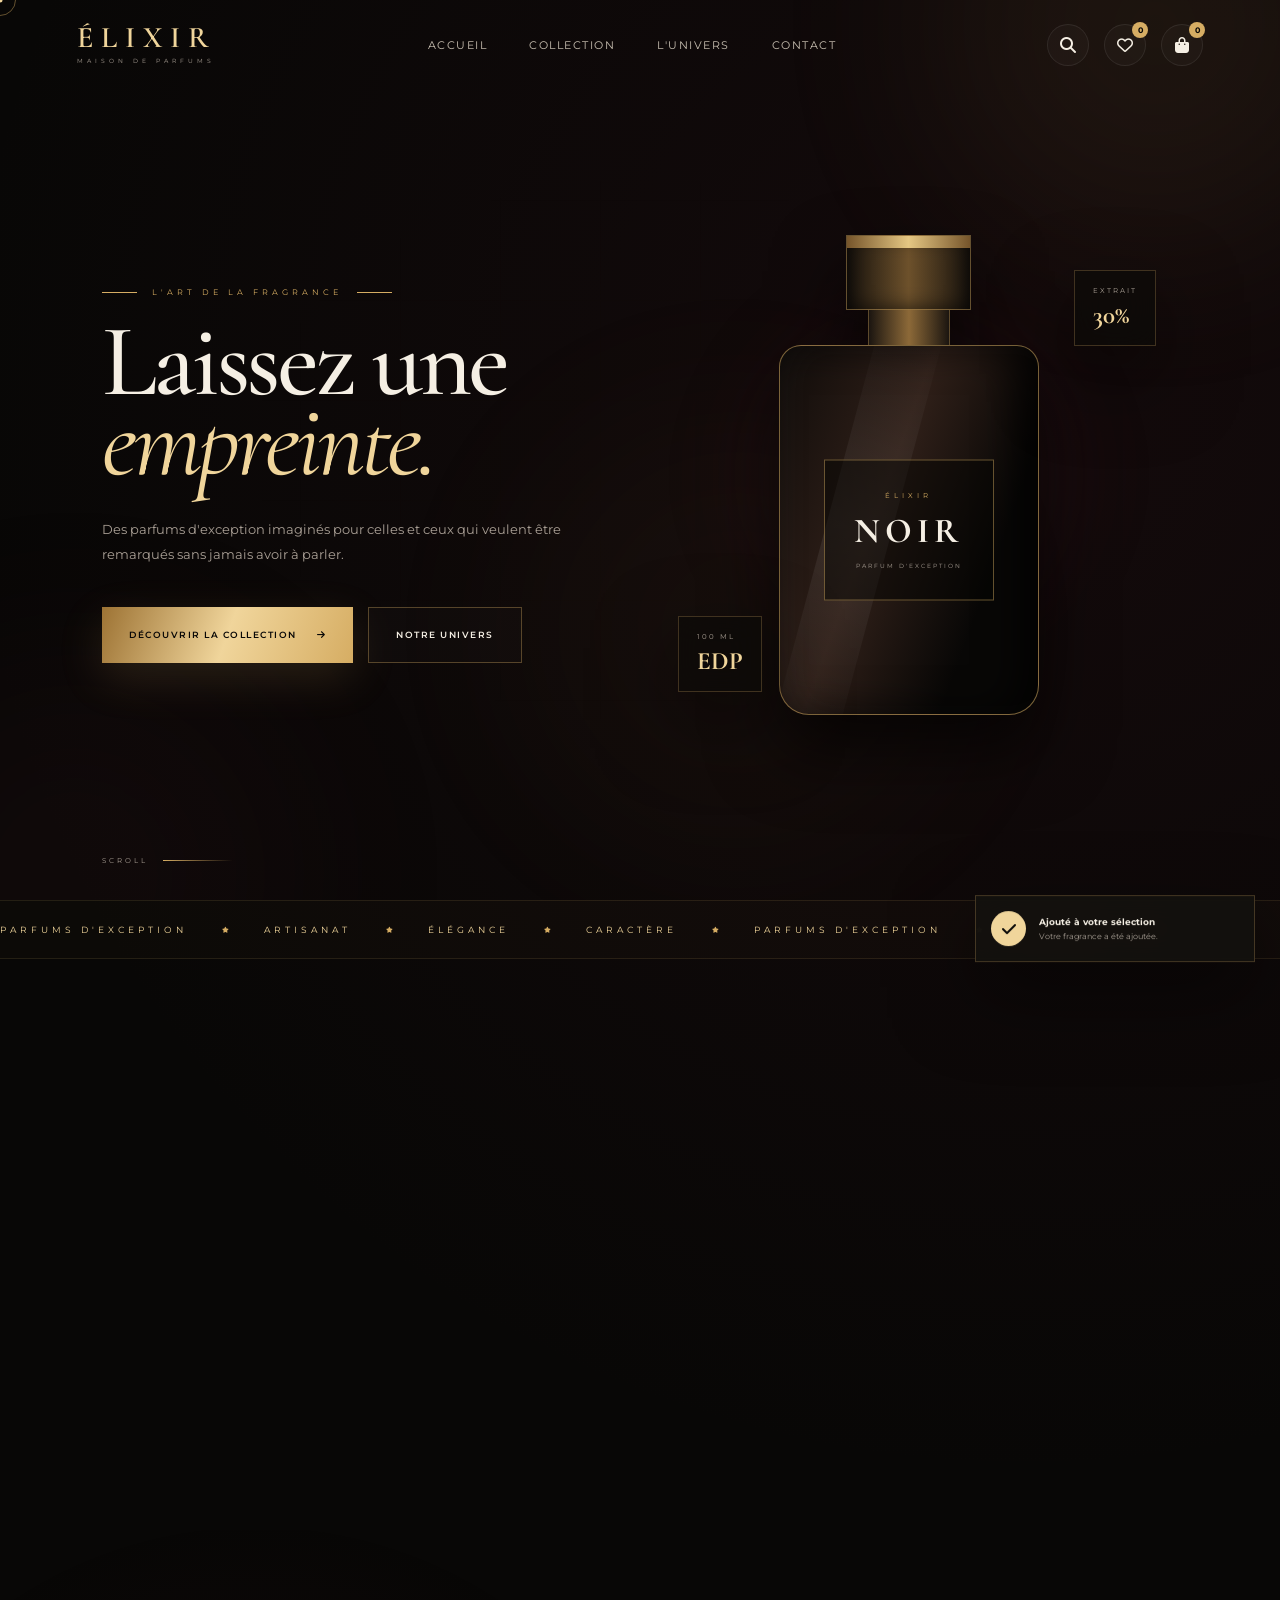
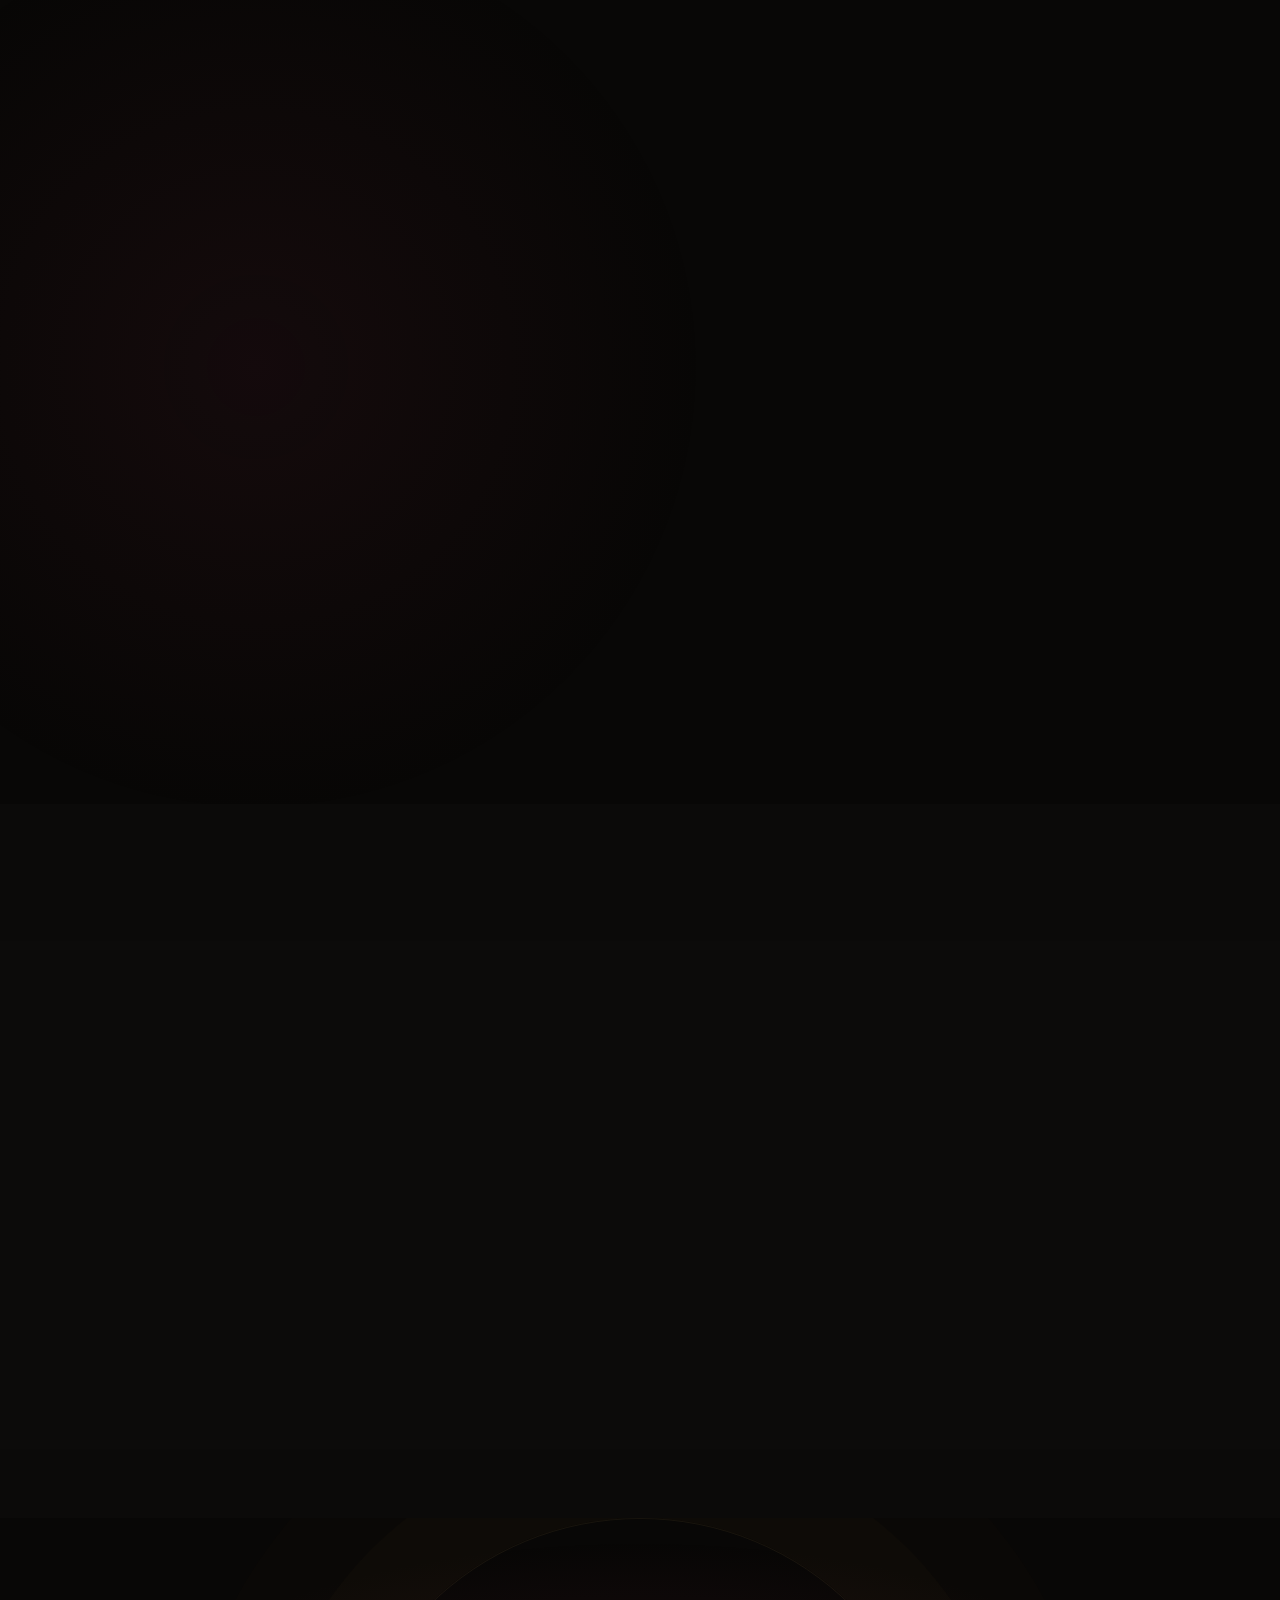
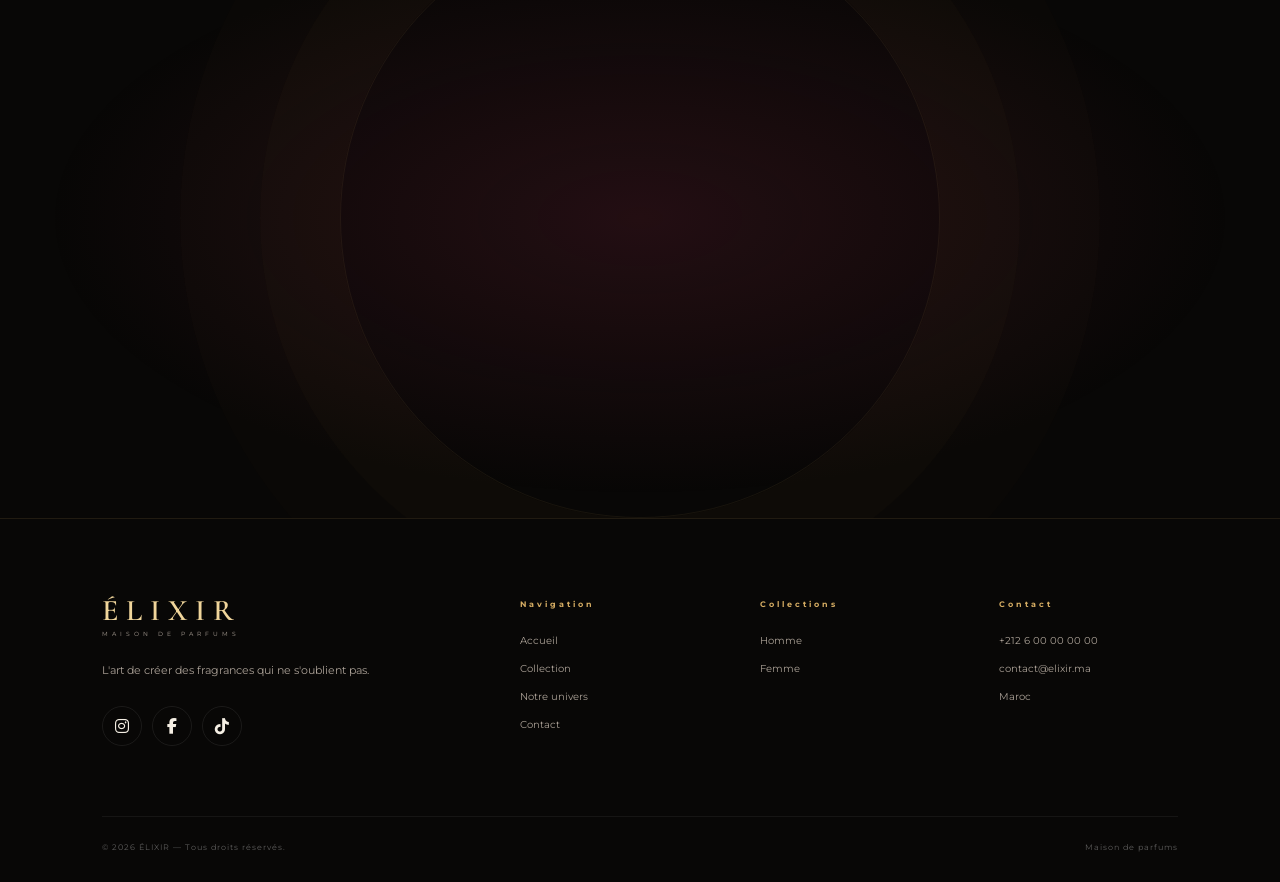
==== commit 4b547c1e: "Update index.html" ====
--- a/index.html
+++ b/index.html
@@ -35,13 +35,47 @@
 
 <div class="loader" id="loader">
     <div class="loader-content">
-        <div class="loader-logo">ÉLIXIR</div>
+
+        <div class="loader-logo">
+            ÉLIXIR
+        </div>
+
         <div class="loader-line">
             <span></span>
         </div>
+
         <p>MAISON DE PARFUMS</p>
+
     </div>
 </div>
+
+<!-- Sécurité : le site ne peut jamais rester bloqué
+     sur le preload -->
+<script>
+(function () {
+    function hideLoader() {
+        var loader = document.getElementById("loader");
+
+        if (loader) {
+            loader.classList.add("hidden");
+        }
+
+        document.body.classList.remove("modal-open");
+    }
+
+    /* Retrait normal */
+    if (document.readyState === "loading") {
+        document.addEventListener("DOMContentLoaded", function () {
+            setTimeout(hideLoader, 700);
+        });
+    } else {
+        setTimeout(hideLoader, 700);
+    }
+
+    /* Sécurité absolue */
+    setTimeout(hideLoader, 3000);
+})();
+</script>
 
 
 <!-- =====================================================
--- a/style.css
+++ b/style.css
@@ -5149,3 +5149,54 @@
         object-fit: cover !important;
     }
 }
+/* =========================================================
+   IMAGE FEMME / HOMME DANS LA FICHE PARFUM
+   ========================================================= */
+
+.modal-product-image {
+    display: flex !important;
+    align-items: center !important;
+    justify-content: center !important;
+    overflow: hidden !important;
+}
+
+.modal-product-image img {
+    display: block !important;
+
+    width: 100% !important;
+    height: 100% !important;
+
+    max-width: 100% !important;
+    max-height: 100% !important;
+
+    object-fit: contain !important;
+    object-position: center !important;
+
+    transform: none !important;
+    animation: none !important;
+}
+
+/* MOBILE */
+@media (max-width: 600px) {
+
+    .modal-product-image {
+        width: 100% !important;
+        height: 280px !important;
+        min-height: 280px !important;
+    }
+
+    .modal-product-image img {
+        width: 100% !important;
+        height: 100% !important;
+        object-fit: contain !important;
+    }
+}
+
+/* PETITS TÉLÉPHONES */
+@media (max-width: 400px) {
+
+    .modal-product-image {
+        height: 240px !important;
+        min-height: 240px !important;
+    }
+}
